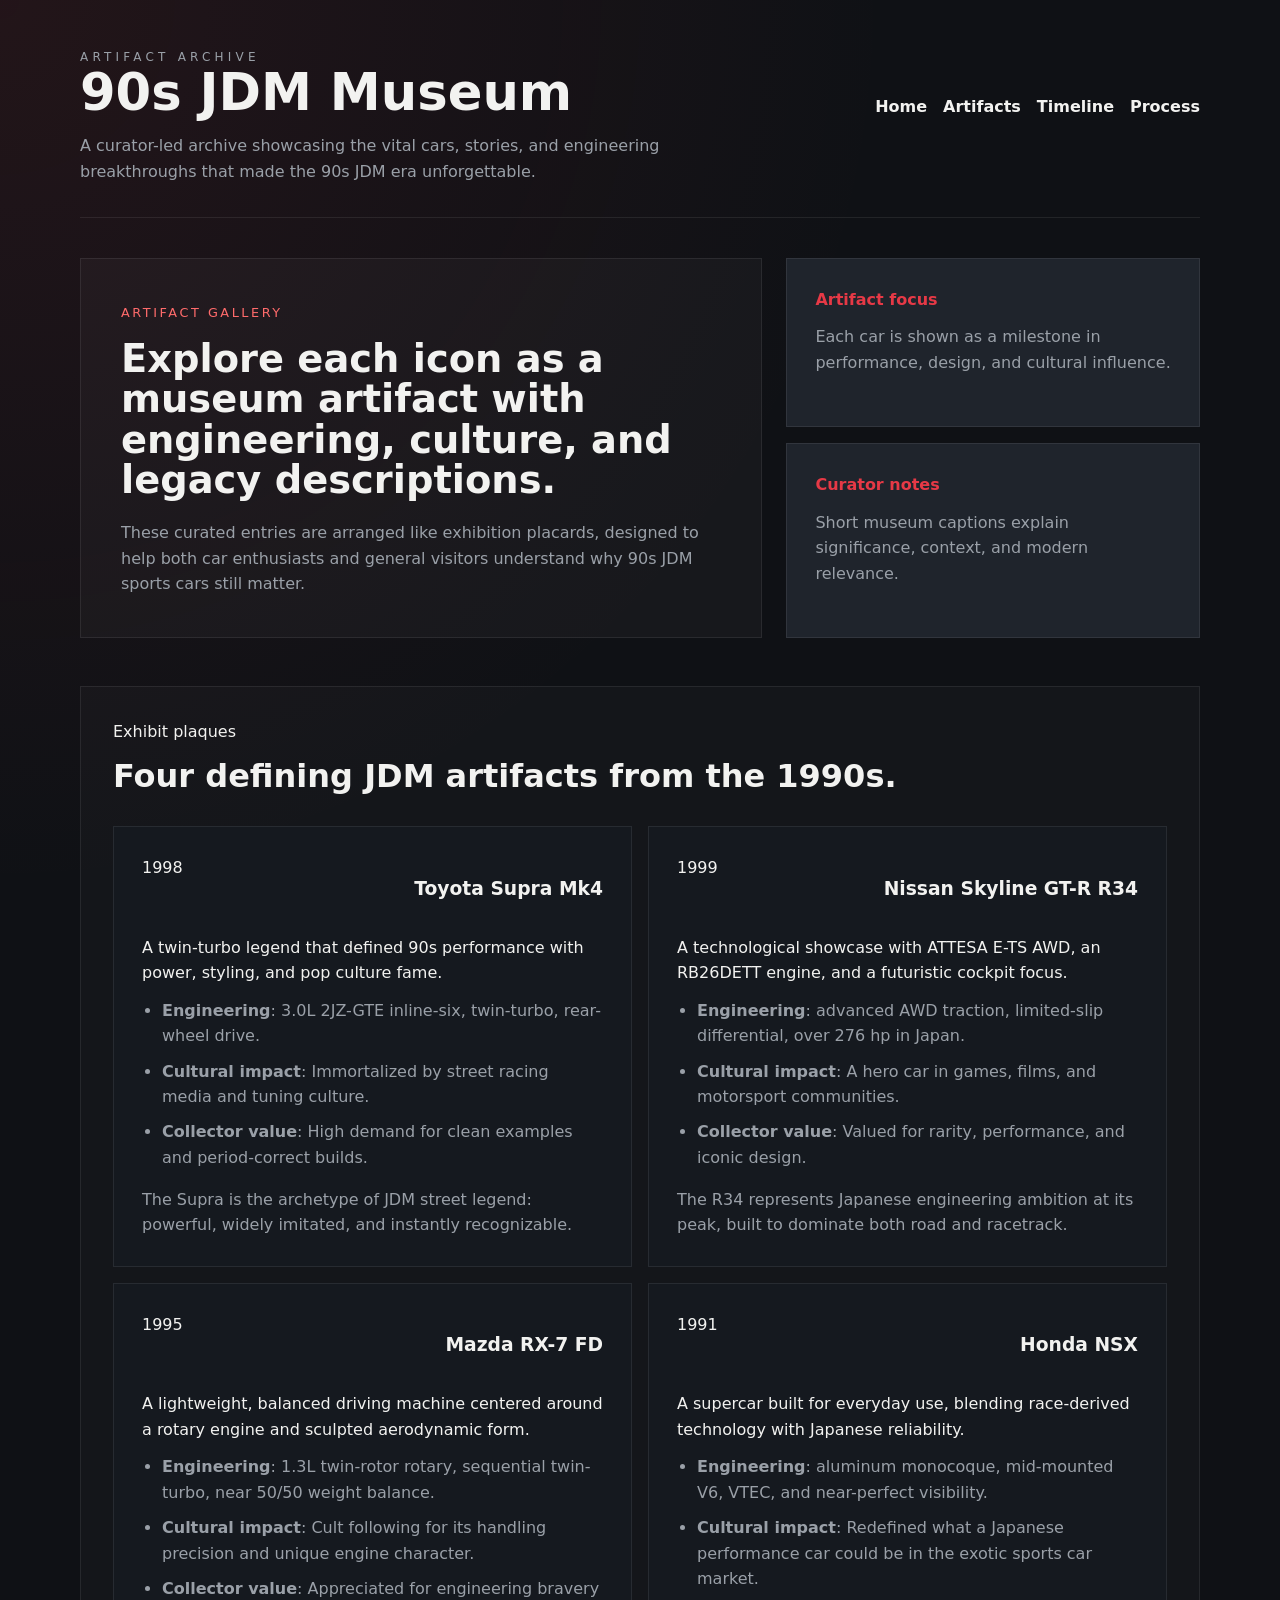
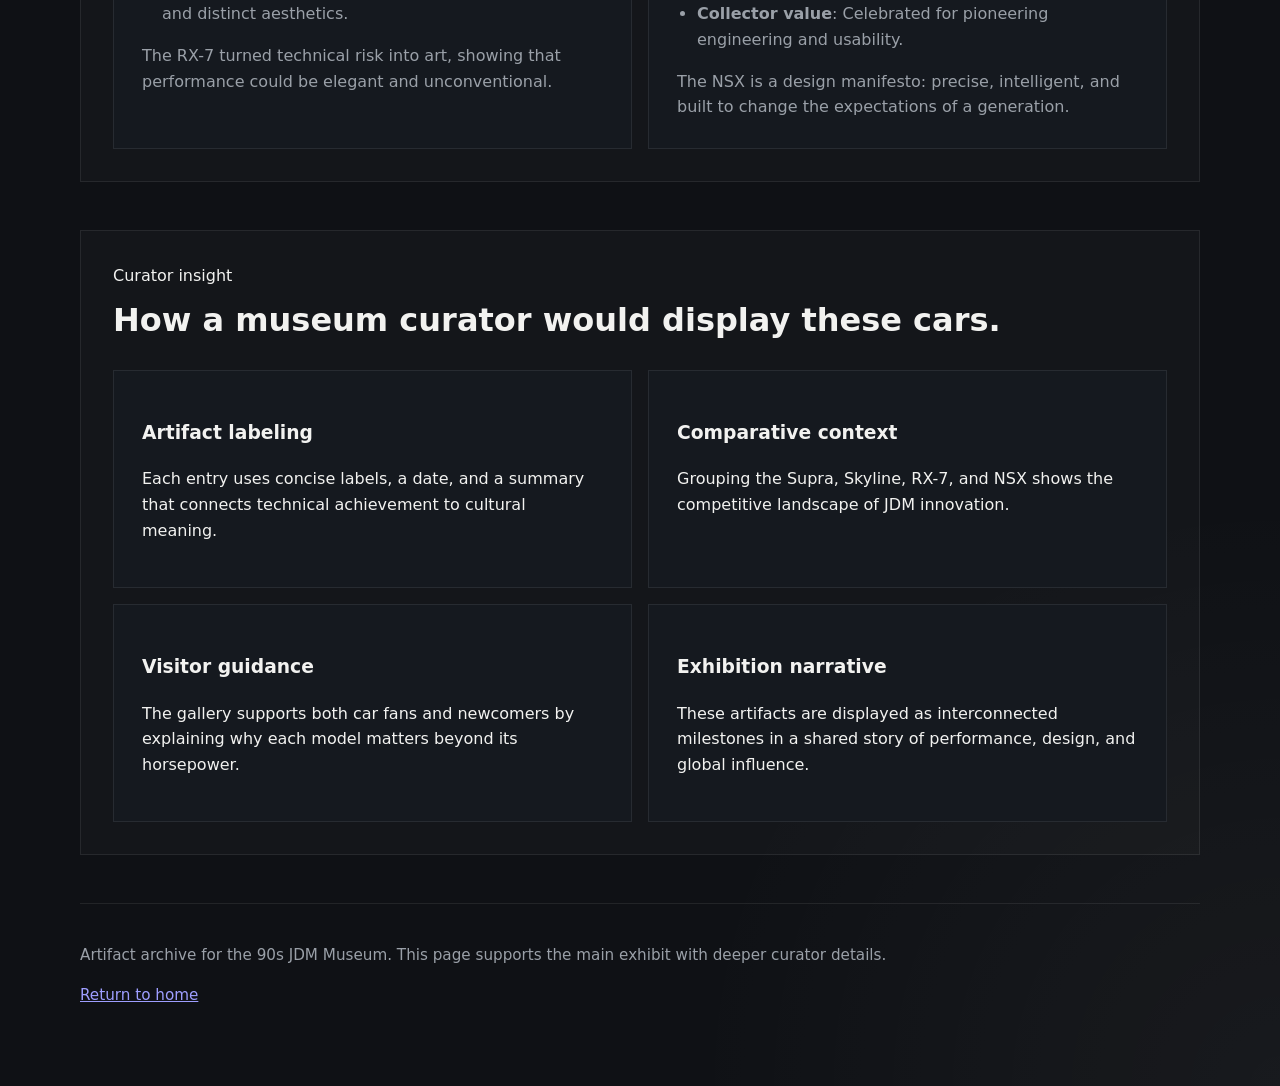
==== gallery.html @ debdc49d "Publish 90s JDM Museum website" ====
<!DOCTYPE html>
<html lang="en">
<head>
  <meta charset="UTF-8">
  <meta name="viewport" content="width=device-width, initial-scale=1.0">
  <title>Artifact Archive | 90s JDM Museum</title>
  <meta name="description" content="Detailed artifact pages for iconic 1990s JDM sports cars, including the Toyota Supra, Nissan Skyline GT-R, Mazda RX-7, and Honda NSX.">
  <link rel="stylesheet" href="styles.css">
</head>
<body>
  <div class="page-shell">
    <header class="site-header">
      <div>
        <p class="eyebrow">Artifact archive</p>
        <h1>90s JDM Museum</h1>
        <p class="hero-copy">A curator-led archive showcasing the vital cars, stories, and engineering breakthroughs that made the 90s JDM era unforgettable.</p>
      </div>
      <nav>
        <a href="index.html">Home</a>
        <a href="gallery.html">Artifacts</a>
        <a href="index.html#timeline">Timeline</a>
        <a href="index.html#process">Process</a>
      </nav>
    </header>

    <section class="hero-panel">
      <div class="hero-copy-panel">
        <span class="label">Artifact Gallery</span>
        <h2>Explore each icon as a museum artifact with engineering, culture, and legacy descriptions.</h2>
        <p>These curated entries are arranged like exhibition placards, designed to help both car enthusiasts and general visitors understand why 90s JDM sports cars still matter.</p>
      </div>
      <div class="hero-meta">
        <div class="meta-card">
          <strong>Artifact focus</strong>
          <p>Each car is shown as a milestone in performance, design, and cultural influence.</p>
        </div>
        <div class="meta-card">
          <strong>Curator notes</strong>
          <p>Short museum captions explain significance, context, and modern relevance.</p>
        </div>
      </div>
    </section>

    <section class="section-block" id="artifact-list">
      <div class="section-heading">
        <span class="label">Exhibit plaques</span>
        <h2>Four defining JDM artifacts from the 1990s.</h2>
      </div>
      <div class="artifact-grid">
        <article class="artifact-card">
          <div class="artifact-card-header">
            <span>1998</span>
            <h3>Toyota Supra Mk4</h3>
          </div>
          <p class="artifact-tagline">A twin-turbo legend that defined 90s performance with power, styling, and pop culture fame.</p>
          <ul>
            <li><strong>Engineering</strong>: 3.0L 2JZ-GTE inline-six, twin-turbo, rear-wheel drive.</li>
            <li><strong>Cultural impact</strong>: Immortalized by street racing media and tuning culture.</li>
            <li><strong>Collector value</strong>: High demand for clean examples and period-correct builds.</li>
          </ul>
          <p class="artifact-note">The Supra is the archetype of JDM street legend: powerful, widely imitated, and instantly recognizable.</p>
        </article>

        <article class="artifact-card">
          <div class="artifact-card-header">
            <span>1999</span>
            <h3>Nissan Skyline GT-R R34</h3>
          </div>
          <p class="artifact-tagline">A technological showcase with ATTESA E-TS AWD, an RB26DETT engine, and a futuristic cockpit focus.</p>
          <ul>
            <li><strong>Engineering</strong>: advanced AWD traction, limited-slip differential, over 276 hp in Japan.</li>
            <li><strong>Cultural impact</strong>: A hero car in games, films, and motorsport communities.</li>
            <li><strong>Collector value</strong>: Valued for rarity, performance, and iconic design.</li>
          </ul>
          <p class="artifact-note">The R34 represents Japanese engineering ambition at its peak, built to dominate both road and racetrack.</p>
        </article>

        <article class="artifact-card">
          <div class="artifact-card-header">
            <span>1995</span>
            <h3>Mazda RX-7 FD</h3>
          </div>
          <p class="artifact-tagline">A lightweight, balanced driving machine centered around a rotary engine and sculpted aerodynamic form.</p>
          <ul>
            <li><strong>Engineering</strong>: 1.3L twin-rotor rotary, sequential twin-turbo, near 50/50 weight balance.</li>
            <li><strong>Cultural impact</strong>: Cult following for its handling precision and unique engine character.</li>
            <li><strong>Collector value</strong>: Appreciated for engineering bravery and distinct aesthetics.</li>
          </ul>
          <p class="artifact-note">The RX-7 turned technical risk into art, showing that performance could be elegant and unconventional.</p>
        </article>

        <article class="artifact-card">
          <div class="artifact-card-header">
            <span>1991</span>
            <h3>Honda NSX</h3>
          </div>
          <p class="artifact-tagline">A supercar built for everyday use, blending race-derived technology with Japanese reliability.</p>
          <ul>
            <li><strong>Engineering</strong>: aluminum monocoque, mid-mounted V6, VTEC, and near-perfect visibility.</li>
            <li><strong>Cultural impact</strong>: Redefined what a Japanese performance car could be in the exotic sports car market.</li>
            <li><strong>Collector value</strong>: Celebrated for pioneering engineering and usability.</li>
          </ul>
          <p class="artifact-note">The NSX is a design manifesto: precise, intelligent, and built to change the expectations of a generation.</p>
        </article>
      </div>
    </section>

    <section class="section-block" id="curator-insight">
      <div class="section-heading">
        <span class="label">Curator insight</span>
        <h2>How a museum curator would display these cars.</h2>
      </div>
      <div class="insight-grid">
        <article>
          <h3>Artifact labeling</h3>
          <p>Each entry uses concise labels, a date, and a summary that connects technical achievement to cultural meaning.</p>
        </article>
        <article>
          <h3>Comparative context</h3>
          <p>Grouping the Supra, Skyline, RX-7, and NSX shows the competitive landscape of JDM innovation.</p>
        </article>
        <article>
          <h3>Visitor guidance</h3>
          <p>The gallery supports both car fans and newcomers by explaining why each model matters beyond its horsepower.</p>
        </article>
        <article>
          <h3>Exhibition narrative</h3>
          <p>These artifacts are displayed as interconnected milestones in a shared story of performance, design, and global influence.</p>
        </article>
      </div>
    </section>

    <footer class="site-footer">
      <p>Artifact archive for the 90s JDM Museum. This page supports the main exhibit with deeper curator details.</p>
      <p><a href="index.html">Return to home</a></p>
    </footer>
  </div>
</body>
</html>
---- styles.css ----
:root {
  color-scheme: dark;
  --bg: #0f1115;
  --surface: #15191f;
  --surface-2: #1f242c;
  --text: #f2f2f0;
  --muted: #9aa0a8;
  --accent: #e63946;
  --accent-soft: #ff6b6b;
  --border: rgba(255, 255, 255, 0.08);
}

* {
  box-sizing: border-box;
}

html, body {
  margin: 0;
  min-height: 100%;
  background: radial-gradient(circle at top left, rgba(230, 57, 70, 0.09), transparent 30%),
              radial-gradient(circle at bottom right, rgba(255, 255, 255, 0.04), transparent 20%),
              var(--bg);
  color: var(--text);
  font-family: Inter, ui-sans-serif, system-ui, -apple-system, BlinkMacSystemFont, sans-serif;
}

body {
  line-height: 1.6;
}

.page-shell {
  width: min(1120px, calc(100% - 2rem));
  margin: 0 auto;
  padding: 2rem 0 4rem;
}

.site-header {
  display: grid;
  gap: 1.5rem;
  align-items: center;
  grid-template-columns: 1fr auto;
  padding-bottom: 2rem;
  border-bottom: 1px solid var(--border);
}

.eyebrow {
  text-transform: uppercase;
  letter-spacing: 0.35em;
  font-size: 0.75rem;
  color: var(--accent-soft);
  margin: 0 0 0.75rem 0;
}

.site-header h1 {
  margin: 0;
  font-size: clamp(2.4rem, 4vw, 4rem);
  line-height: 0.98;
}

.site-header p {
  max-width: 60ch;
  margin: 1rem 0 0;
  color: var(--muted);
}

.site-header nav {
  display: flex;
  gap: 1rem;
  flex-wrap: wrap;
  justify-content: end;
}

.site-header a {
  color: var(--text);
  text-decoration: none;
  font-weight: 600;
  border-bottom: 2px solid transparent;
  transition: color 0.2s ease, border-color 0.2s ease;
}

.site-header a:hover {
  color: var(--accent);
  border-color: var(--accent);
}

.hero-panel {
  display: grid;
  gap: 1.5rem;
  grid-template-columns: minmax(0, 1.65fr) 1fr;
  margin-top: 2.5rem;
}

.hero-copy-panel {
  padding: 2.5rem;
  background: rgba(255, 255, 255, 0.03);
  border: 1px solid var(--border);
}

.hero-copy-panel .label {
  display: inline-flex;
  margin-bottom: 1rem;
  font-size: 0.8rem;
  letter-spacing: 0.2em;
  text-transform: uppercase;
  color: var(--accent-soft);
}

.hero-copy-panel h2 {
  margin: 0;
  font-size: clamp(2rem, 3vw, 2.8rem);
  line-height: 1.05;
}

.hero-copy-panel p {
  margin: 1.25rem 0 0;
  color: var(--muted);
}

.hero-meta {
  display: grid;
  gap: 1rem;
}

.meta-card {
  padding: 1.75rem;
  background: var(--surface-2);
  border: 1px solid var(--border);
}

.meta-card strong {
  display: block;
  margin-bottom: 0.75rem;
  color: var(--accent);
}

.meta-card p {
  margin: 0;
  color: var(--muted);
}

.section-block {
  margin-top: 3rem;
  padding: 2rem;
  background: rgba(255, 255, 255, 0.02);
  border: 1px solid var(--border);
}

.section-heading {
  margin-bottom: 1.5rem;
}

.section-heading h2 {
  margin: 0.4rem 0 0;
  font-size: clamp(1.8rem, 2.5vw, 2.6rem);
}

.story-grid,
.car-grid,
.curator-grid {
  display: grid;
  gap: 1rem;
}

.story-grid {
  grid-template-columns: repeat(2, minmax(0, 1fr));
}

.story-grid article,
.car-card,
.curator-grid article {
  padding: 1.5rem;
  background: var(--surface);
  border: 1px solid var(--border);
}

.story-grid h3,
.car-card h3,
.curator-grid h3 {
  margin-top: 0;
  margin-bottom: 0.75rem;
  color: var(--text);
}

.story-grid p,
.car-card p,
.curator-grid p {
  margin: 0;
  color: var(--muted);
}

.strong-panel {
  margin-top: 2rem;
  border-left: 4px solid var(--accent);
}

.car-grid {
  grid-template-columns: repeat(2, minmax(0, 1fr));
}

.car-card {
  display: grid;
  gap: 1rem;
}

.car-card-header {
  display: flex;
  justify-content: space-between;
  align-items: flex-start;
  gap: 1rem;
}

.car-card-header span {
  text-transform: uppercase;
  letter-spacing: 0.18em;
  color: var(--accent-soft);
  font-size: 0.75rem;
}

.car-card h3 {
  margin: 0;
  font-size: 1.5rem;
}

.curator-grid {
  grid-template-columns: repeat(2, minmax(0, 1fr));
}

.site-footer {
  margin-top: 3rem;
  padding-top: 1.5rem;
  border-top: 1px solid var(--border);
  color: var(--muted);
  font-size: 0.95rem;
}

@media (max-width: 840px) {
  .site-header {
    grid-template-columns: 1fr;
  }

  .hero-panel,
  .story-grid,
  .car-grid,
  .curator-grid {
    grid-template-columns: 1fr;
  }

  .site-header nav {
    justify-content: start;
  }
}

.section-note {
  margin-top: 1rem;
  color: var(--muted);
}

.timeline-grid,
.process-grid,
.artifact-grid,
.insight-grid {
  display: grid;
  gap: 1rem;
}

.timeline-grid,
.process-grid,
.insight-grid {
  grid-template-columns: repeat(2, minmax(0, 1fr));
}

.artifact-grid {
  grid-template-columns: repeat(2, minmax(0, 1fr));
}

.artifact-card,
.insight-grid article {
  padding: 1.75rem;
  background: var(--surface);
  border: 1px solid var(--border);
}

.artifact-card-header,
.car-card-header {
  display: flex;
  justify-content: space-between;
  align-items: flex-start;
  gap: 1rem;
}

.artifact-tagline {
  margin: 0.75rem 0;
  color: var(--text);
}

.artifact-card ul {
  margin: 0 0 1rem;
  padding-left: 1.25rem;
  color: var(--muted);
}

.artifact-card li {
  margin-bottom: 0.6rem;
}

.artifact-note {
  margin: 0;
  color: var(--muted);
}

.timeline-year {
  display: inline-flex;
  padding: 0.35rem 0.7rem;
  background: rgba(230, 57, 70, 0.12);
  color: var(--accent-soft);
  border-radius: 999px;
  font-size: 0.85rem;
  letter-spacing: 0.12em;
  text-transform: uppercase;
}

.button-link {
  display: inline-flex;
  margin-top: 1.5rem;
  padding: 0.95rem 1.5rem;
  color: var(--text);
  background: rgba(230, 57, 70, 0.16);
  border: 1px solid rgba(230, 57, 70, 0.3);
  text-decoration: none;
  font-weight: 700;
  transition: transform 0.2s ease, background 0.2s ease;
}

.button-link:hover {
  transform: translateY(-1px);
  background: rgba(230, 57, 70, 0.22);
}

@media (max-width: 840px) {
  .site-header {
    grid-template-columns: 1fr;
  }

  .hero-panel,
  .story-grid,
  .car-grid,
  .curator-grid,
  .timeline-grid,
  .process-grid,
  .artifact-grid,
  .insight-grid {
    grid-template-columns: 1fr;
  }

  .site-header nav {
    justify-content: start;
  }
}

@media (max-width: 520px) {
  .page-shell {
    padding: 1.5rem 0 3rem;
  }
}
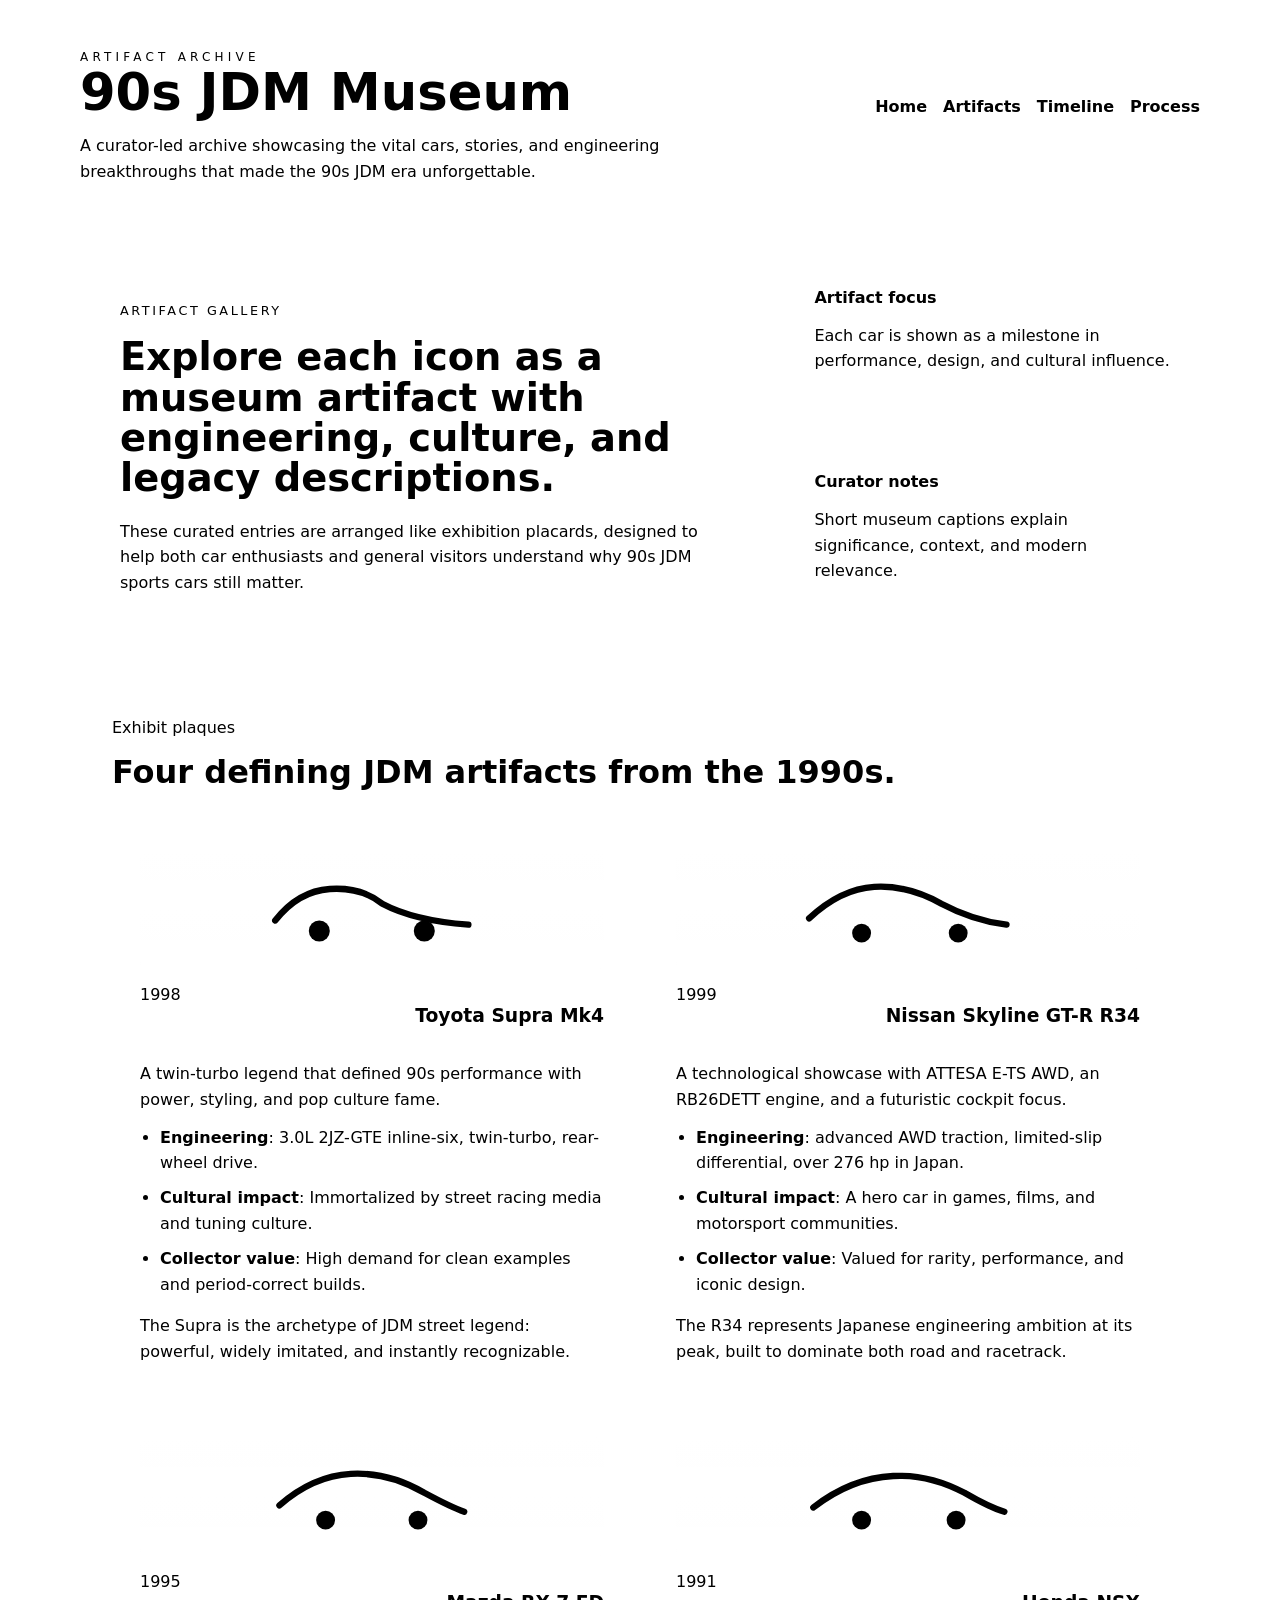
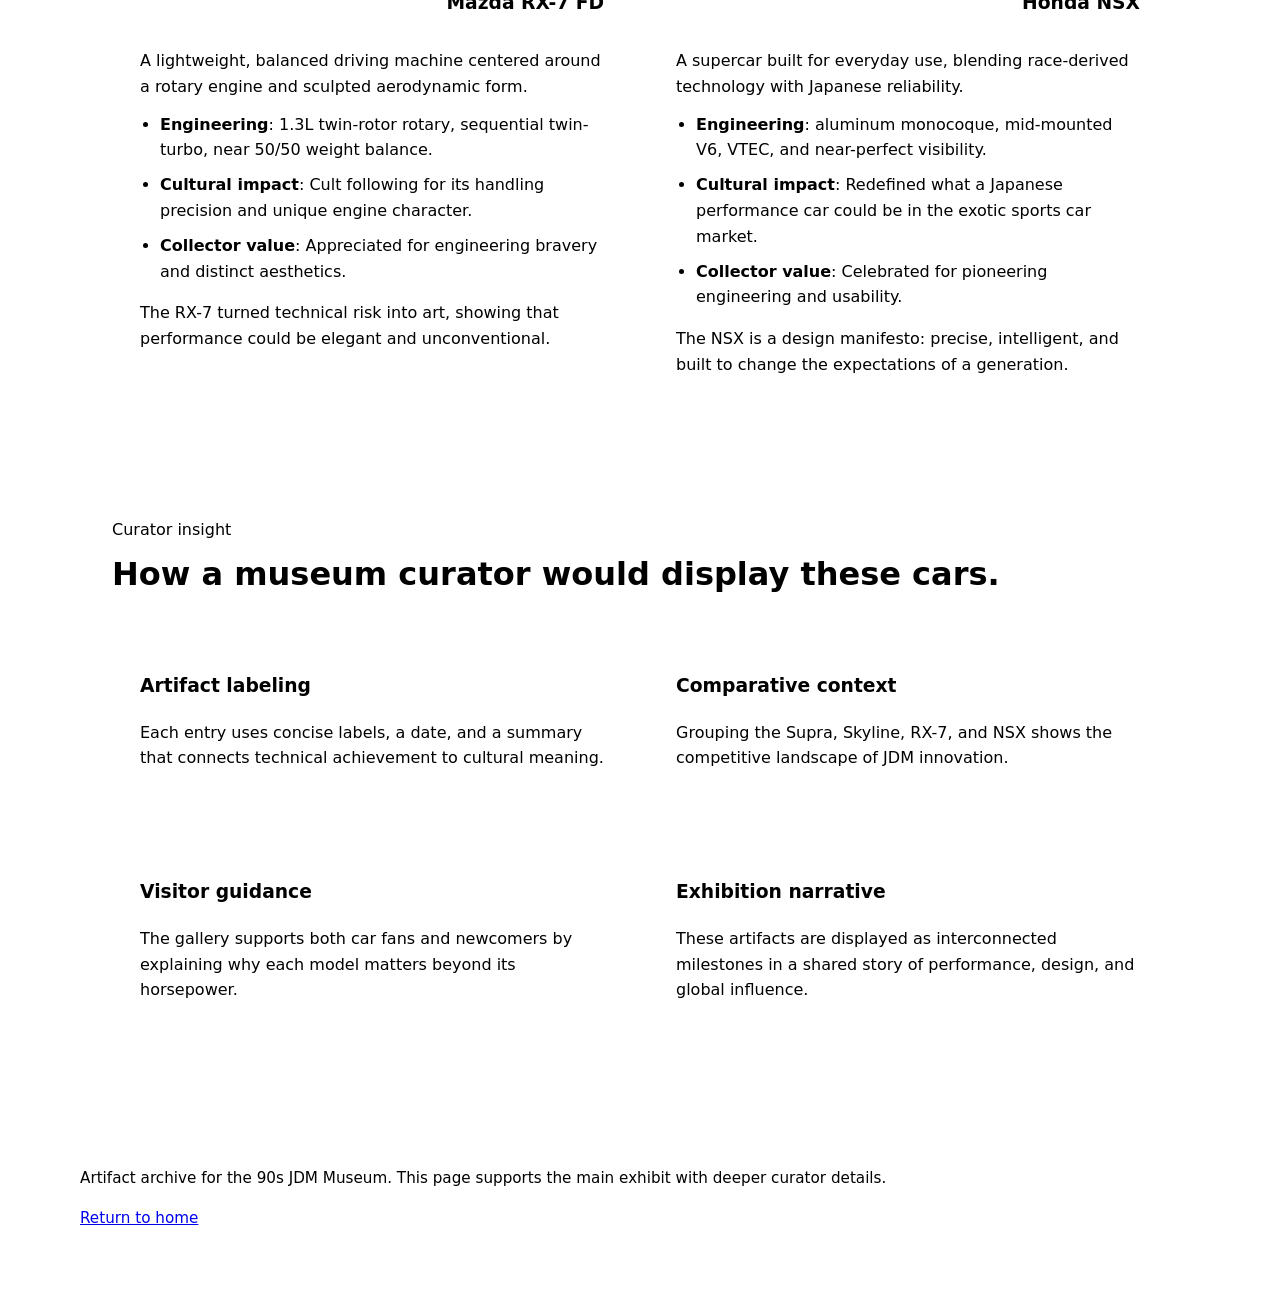
==== commit 11d92e0d: "Add visuals, reveal animations, and scroll script; enhance styles" ====
--- a/gallery.html
+++ b/gallery.html
@@ -23,7 +23,7 @@
       </nav>
     </header>
 
-    <section class="hero-panel">
+    <section class="hero-panel reveal">
       <div class="hero-copy-panel">
         <span class="label">Artifact Gallery</span>
         <h2>Explore each icon as a museum artifact with engineering, culture, and legacy descriptions.</h2>
@@ -41,13 +41,20 @@
       </div>
     </section>
 
-    <section class="section-block" id="artifact-list">
+    <section class="section-block reveal" id="artifact-list">
       <div class="section-heading">
         <span class="label">Exhibit plaques</span>
         <h2>Four defining JDM artifacts from the 1990s.</h2>
       </div>
       <div class="artifact-grid">
-        <article class="artifact-card">
+        <article class="artifact-card reveal">
+          <div class="car-visual" style="color:var(--accent-soft)">
+            <svg viewBox="0 0 200 80" xmlns="http://www.w3.org/2000/svg" role="img" aria-label="Toyota Supra illustration">
+              <path d="M8 50 Q30 22 60 20 Q90 18 110 34 Q140 50 192 54" fill="none" stroke="currentColor" stroke-width="6" stroke-linecap="round"/>
+              <circle cx="50" cy="60" r="10" fill="currentColor" />
+              <circle cx="150" cy="60" r="10" fill="currentColor" />
+            </svg>
+          </div>
           <div class="artifact-card-header">
             <span>1998</span>
             <h3>Toyota Supra Mk4</h3>
@@ -61,7 +68,14 @@
           <p class="artifact-note">The Supra is the archetype of JDM street legend: powerful, widely imitated, and instantly recognizable.</p>
         </article>
 
-        <article class="artifact-card">
+        <article class="artifact-card reveal">
+          <div class="car-visual" style="color:var(--accent)">
+            <svg viewBox="0 0 200 80" xmlns="http://www.w3.org/2000/svg" role="img" aria-label="Nissan Skyline illustration">
+              <path d="M6 48 Q36 20 68 18 Q100 16 132 34 Q162 50 194 54" fill="none" stroke="currentColor" stroke-width="6" stroke-linecap="round"/>
+              <circle cx="56" cy="62" r="9" fill="currentColor" />
+              <circle cx="148" cy="62" r="9" fill="currentColor" />
+            </svg>
+          </div>
           <div class="artifact-card-header">
             <span>1999</span>
             <h3>Nissan Skyline GT-R R34</h3>
@@ -75,7 +89,14 @@
           <p class="artifact-note">The R34 represents Japanese engineering ambition at its peak, built to dominate both road and racetrack.</p>
         </article>
 
-        <article class="artifact-card">
+        <article class="artifact-card reveal">
+          <div class="car-visual" style="color:var(--accent-soft)">
+            <svg viewBox="0 0 200 80" xmlns="http://www.w3.org/2000/svg" role="img" aria-label="Mazda RX-7 illustration">
+              <path d="M12 48 Q44 20 80 18 Q116 16 150 36 Q176 50 188 54" fill="none" stroke="currentColor" stroke-width="6" stroke-linecap="round"/>
+              <circle cx="56" cy="62" r="9" fill="currentColor" />
+              <circle cx="144" cy="62" r="9" fill="currentColor" />
+            </svg>
+          </div>
           <div class="artifact-card-header">
             <span>1995</span>
             <h3>Mazda RX-7 FD</h3>
@@ -89,7 +110,14 @@
           <p class="artifact-note">The RX-7 turned technical risk into art, showing that performance could be elegant and unconventional.</p>
         </article>
 
-        <article class="artifact-card">
+        <article class="artifact-card reveal">
+          <div class="car-visual" style="color:var(--accent)">
+            <svg viewBox="0 0 200 80" xmlns="http://www.w3.org/2000/svg" role="img" aria-label="Honda NSX illustration">
+              <path d="M10 50 Q46 22 86 20 Q120 18 154 36 Q178 50 192 54" fill="none" stroke="currentColor" stroke-width="6" stroke-linecap="round"/>
+              <circle cx="56" cy="62" r="9" fill="currentColor" />
+              <circle cx="146" cy="62" r="9" fill="currentColor" />
+            </svg>
+          </div>
           <div class="artifact-card-header">
             <span>1991</span>
             <h3>Honda NSX</h3>
@@ -105,7 +133,7 @@
       </div>
     </section>
 
-    <section class="section-block" id="curator-insight">
+    <section class="section-block reveal" id="curator-insight">
       <div class="section-heading">
         <span class="label">Curator insight</span>
         <h2>How a museum curator would display these cars.</h2>
@@ -130,10 +158,10 @@
       </div>
     </section>
 
-    <footer class="site-footer">
+    <footer class="site-footer reveal">
       <p>Artifact archive for the 90s JDM Museum. This page supports the main exhibit with deeper curator details.</p>
       <p><a href="index.html">Return to home</a></p>
     </footer>
-  </div>
+  <script src="scripts.js" defer></script>
 </body>
 </html>
--- a/styles.css
+++ b/styles.css
@@ -1,3 +1,5 @@
+:import url('https://fonts.googleapis.com/css2?family=Inter:wght@400;600;700;900&display=swap');
+
 :root {
   color-scheme: dark;
   --bg: #0f1115;
@@ -17,11 +19,14 @@
 html, body {
   margin: 0;
   min-height: 100%;
+  scroll-behavior: smooth;
   background: radial-gradient(circle at top left, rgba(230, 57, 70, 0.09), transparent 30%),
               radial-gradient(circle at bottom right, rgba(255, 255, 255, 0.04), transparent 20%),
               var(--bg);
   color: var(--text);
   font-family: Inter, ui-sans-serif, system-ui, -apple-system, BlinkMacSystemFont, sans-serif;
+  -webkit-font-smoothing:antialiased;
+  -moz-osx-font-smoothing:grayscale;
 }
 
 body {
@@ -335,6 +340,36 @@
   transform: translateY(-1px);
   background: rgba(230, 57, 70, 0.22);
 }
+
+.reveal {
+  opacity: 0;
+  transform: translateY(10px);
+  transition: opacity 560ms cubic-bezier(.2,.9,.2,1), transform 560ms cubic-bezier(.2,.9,.2,1);
+  will-change: opacity, transform;
+}
+.reveal.active {
+  opacity: 1;
+  transform: none;
+}
+
+@media (prefers-reduced-motion: reduce) {
+  .reveal { transition: none; opacity: 1; transform: none; }
+}
+
+.car-visual {
+  width: 100%;
+  height: 120px;
+  border-radius: 8px;
+  display: grid;
+  place-items: center;
+  background: linear-gradient(180deg, rgba(255,255,255,0.02), rgba(255,255,255,0.01));
+  margin-bottom: 0.75rem;
+  color: var(--accent-soft);
+}
+.car-visual svg { width: 90%; height: 84px; display: block; }
+
+.car-card, .artifact-card { transition: transform 220ms ease, box-shadow 220ms ease; }
+.car-card:hover, .artifact-card:hover { transform: translateY(-6px); box-shadow: 0 8px 30px rgba(0,0,0,0.5); }
 
 @media (max-width: 840px) {
   .site-header {
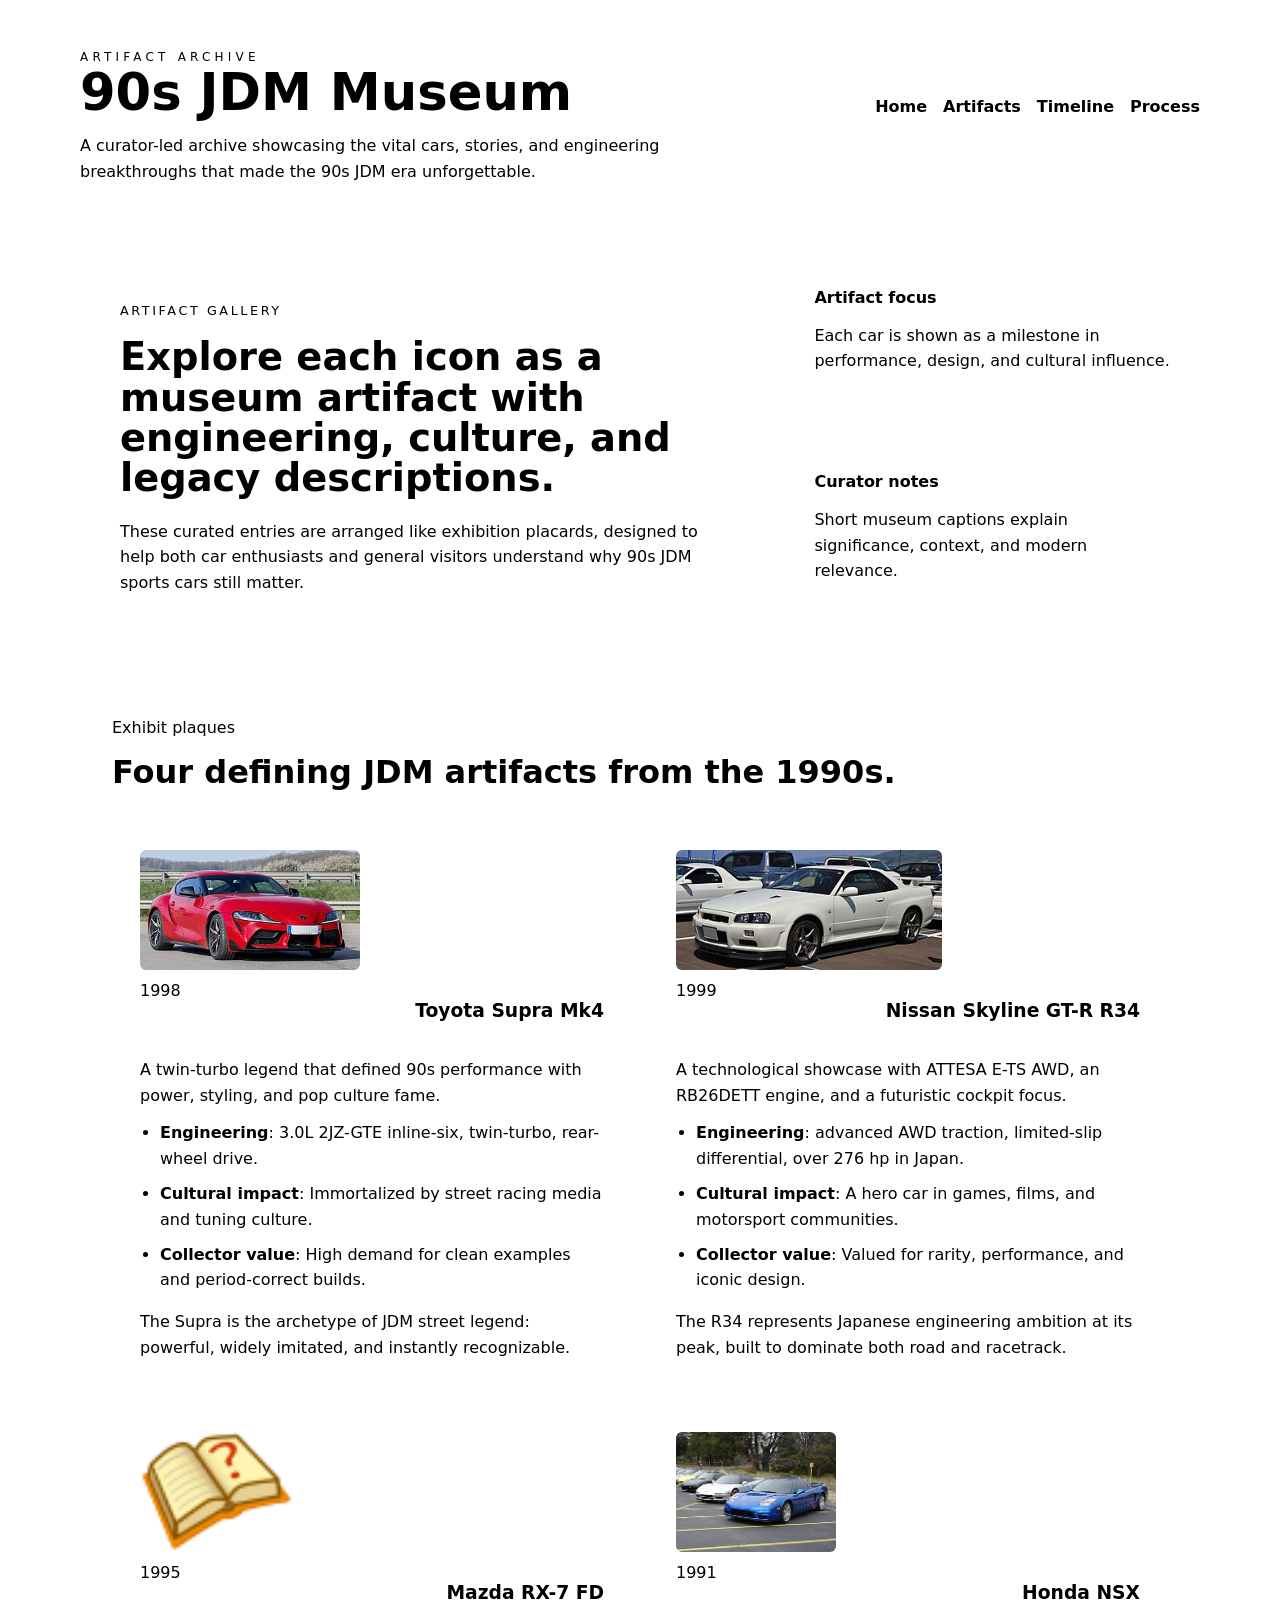
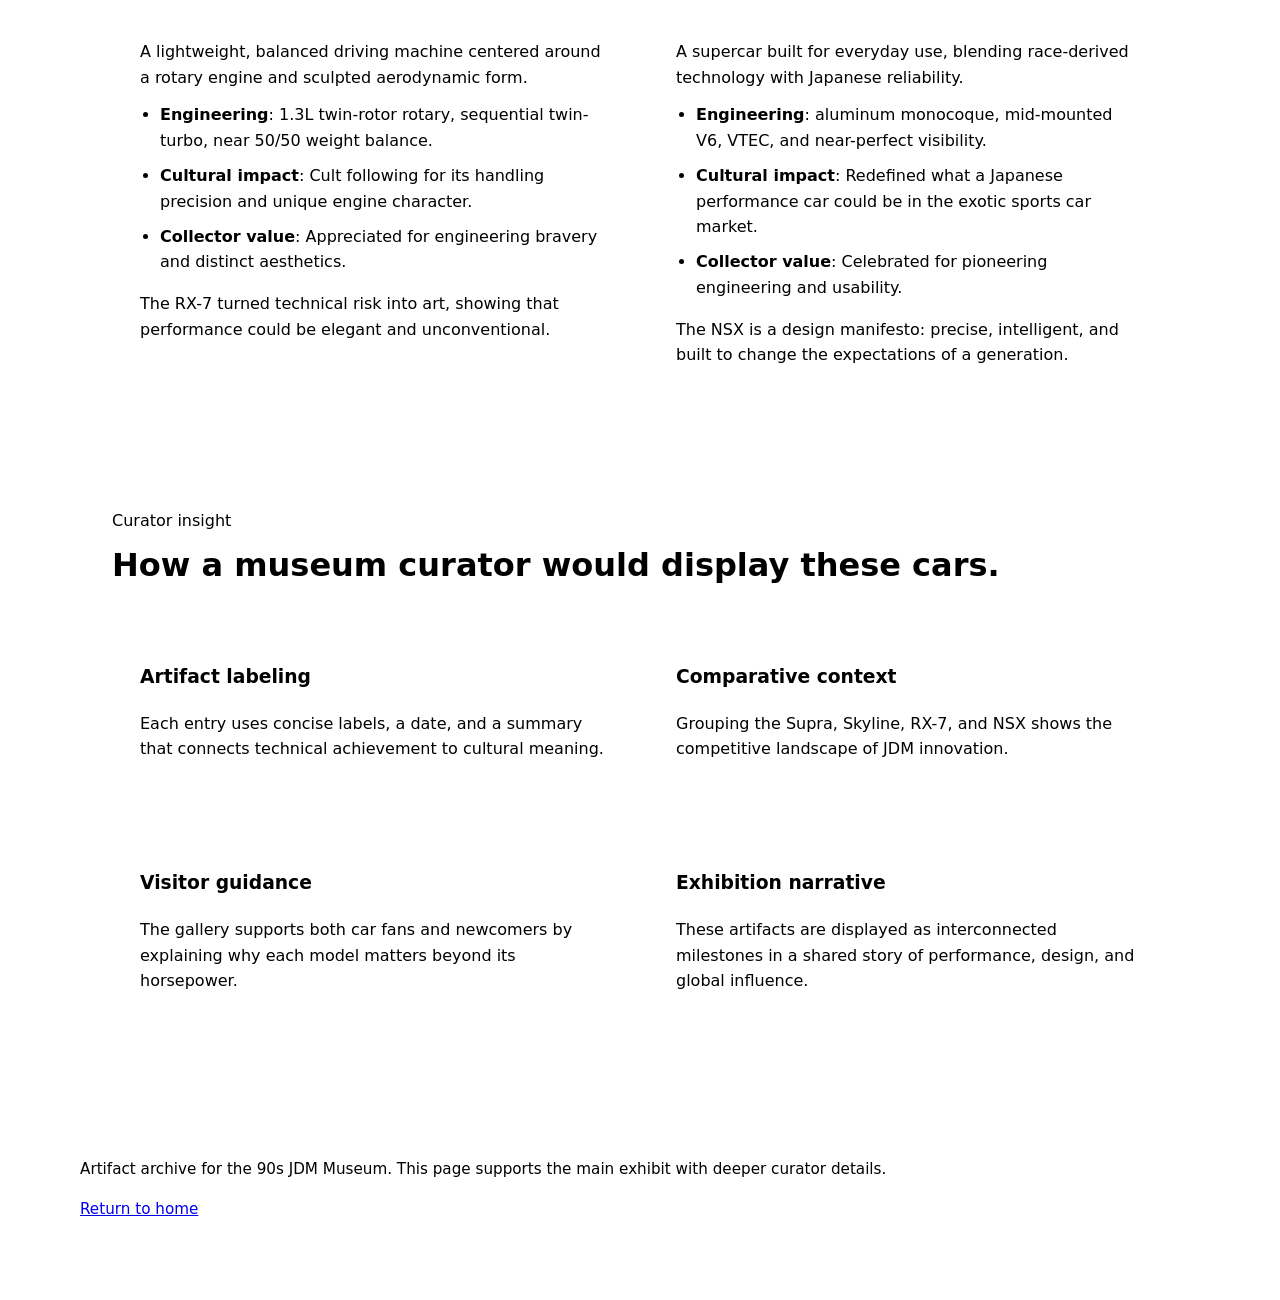
==== commit 07daf3b1: "Wire images into gallery, add lightbox UI/JS/CSS, and add printable slides" ====
--- a/gallery.html
+++ b/gallery.html
@@ -48,13 +48,9 @@
       </div>
       <div class="artifact-grid">
         <article class="artifact-card reveal">
-          <div class="car-visual" style="color:var(--accent-soft)">
-            <svg viewBox="0 0 200 80" xmlns="http://www.w3.org/2000/svg" role="img" aria-label="Toyota Supra illustration">
-              <path d="M8 50 Q30 22 60 20 Q90 18 110 34 Q140 50 192 54" fill="none" stroke="currentColor" stroke-width="6" stroke-linecap="round"/>
-              <circle cx="50" cy="60" r="10" fill="currentColor" />
-              <circle cx="150" cy="60" r="10" fill="currentColor" />
-            </svg>
-          </div>
+          <a class="lightbox-trigger" href="assets/supra.jpg" data-credit="See assets/attributions.md for source" data-alt="Toyota Supra Mk4">
+            <img class="artifact-image" src="assets/supra.jpg" alt="Toyota Supra Mk4">
+          </a>
           <div class="artifact-card-header">
             <span>1998</span>
             <h3>Toyota Supra Mk4</h3>
@@ -69,13 +65,9 @@
         </article>
 
         <article class="artifact-card reveal">
-          <div class="car-visual" style="color:var(--accent)">
-            <svg viewBox="0 0 200 80" xmlns="http://www.w3.org/2000/svg" role="img" aria-label="Nissan Skyline illustration">
-              <path d="M6 48 Q36 20 68 18 Q100 16 132 34 Q162 50 194 54" fill="none" stroke="currentColor" stroke-width="6" stroke-linecap="round"/>
-              <circle cx="56" cy="62" r="9" fill="currentColor" />
-              <circle cx="148" cy="62" r="9" fill="currentColor" />
-            </svg>
-          </div>
+          <a class="lightbox-trigger" href="assets/skyline.jpg" data-credit="See assets/attributions.md for source" data-alt="Nissan Skyline GT-R R34">
+            <img class="artifact-image" src="assets/skyline.jpg" alt="Nissan Skyline GT-R R34">
+          </a>
           <div class="artifact-card-header">
             <span>1999</span>
             <h3>Nissan Skyline GT-R R34</h3>
@@ -90,13 +82,9 @@
         </article>
 
         <article class="artifact-card reveal">
-          <div class="car-visual" style="color:var(--accent-soft)">
-            <svg viewBox="0 0 200 80" xmlns="http://www.w3.org/2000/svg" role="img" aria-label="Mazda RX-7 illustration">
-              <path d="M12 48 Q44 20 80 18 Q116 16 150 36 Q176 50 188 54" fill="none" stroke="currentColor" stroke-width="6" stroke-linecap="round"/>
-              <circle cx="56" cy="62" r="9" fill="currentColor" />
-              <circle cx="144" cy="62" r="9" fill="currentColor" />
-            </svg>
-          </div>
+          <a class="lightbox-trigger" href="assets/rx7.png" data-credit="See assets/attributions.md for source" data-alt="Mazda RX-7 FD">
+            <img class="artifact-image" src="assets/rx7.png" alt="Mazda RX-7 FD">
+          </a>
           <div class="artifact-card-header">
             <span>1995</span>
             <h3>Mazda RX-7 FD</h3>
@@ -111,13 +99,9 @@
         </article>
 
         <article class="artifact-card reveal">
-          <div class="car-visual" style="color:var(--accent)">
-            <svg viewBox="0 0 200 80" xmlns="http://www.w3.org/2000/svg" role="img" aria-label="Honda NSX illustration">
-              <path d="M10 50 Q46 22 86 20 Q120 18 154 36 Q178 50 192 54" fill="none" stroke="currentColor" stroke-width="6" stroke-linecap="round"/>
-              <circle cx="56" cy="62" r="9" fill="currentColor" />
-              <circle cx="146" cy="62" r="9" fill="currentColor" />
-            </svg>
-          </div>
+          <a class="lightbox-trigger" href="assets/nsx.jpg" data-credit="See assets/attributions.md for source" data-alt="Honda NSX">
+            <img class="artifact-image" src="assets/nsx.jpg" alt="Honda NSX">
+          </a>
           <div class="artifact-card-header">
             <span>1991</span>
             <h3>Honda NSX</h3>
--- a/styles.css
+++ b/styles.css
@@ -397,3 +397,48 @@
     padding: 1.5rem 0 3rem;
   }
 }
+
+/* Lightbox and artifact image styles */
+.artifact-image {
+  width: 100%;
+  border-radius: 6px;
+  display: block;
+  object-fit: cover;
+  height: 120px;
+}
+
+.lightbox {
+  position: fixed;
+  inset: 0;
+  display: none;
+  align-items: center;
+  justify-content: center;
+  background: rgba(0,0,0,0.88);
+  z-index: 1200;
+  padding: 2rem;
+}
+.lightbox.active { display: flex; }
+.lightbox .lb-image {
+  max-width: 92%;
+  max-height: 82%;
+  border-radius: 8px;
+  box-shadow: 0 18px 50px rgba(0,0,0,0.7);
+}
+.lightbox .lb-credit {
+  margin-top: 0.75rem;
+  color: var(--muted);
+  font-size: 0.9rem;
+  text-align: center;
+}
+.lightbox .lb-close {
+  position: absolute;
+  top: 1rem;
+  right: 1rem;
+  background: transparent;
+  border: none;
+  color: var(--text);
+  font-size: 1.6rem;
+  cursor: pointer;
+}
+.lightbox-trigger { cursor: zoom-in; display: inline-block; }
+.lightbox-trigger:focus { outline: 2px solid var(--accent); outline-offset: 3px; }
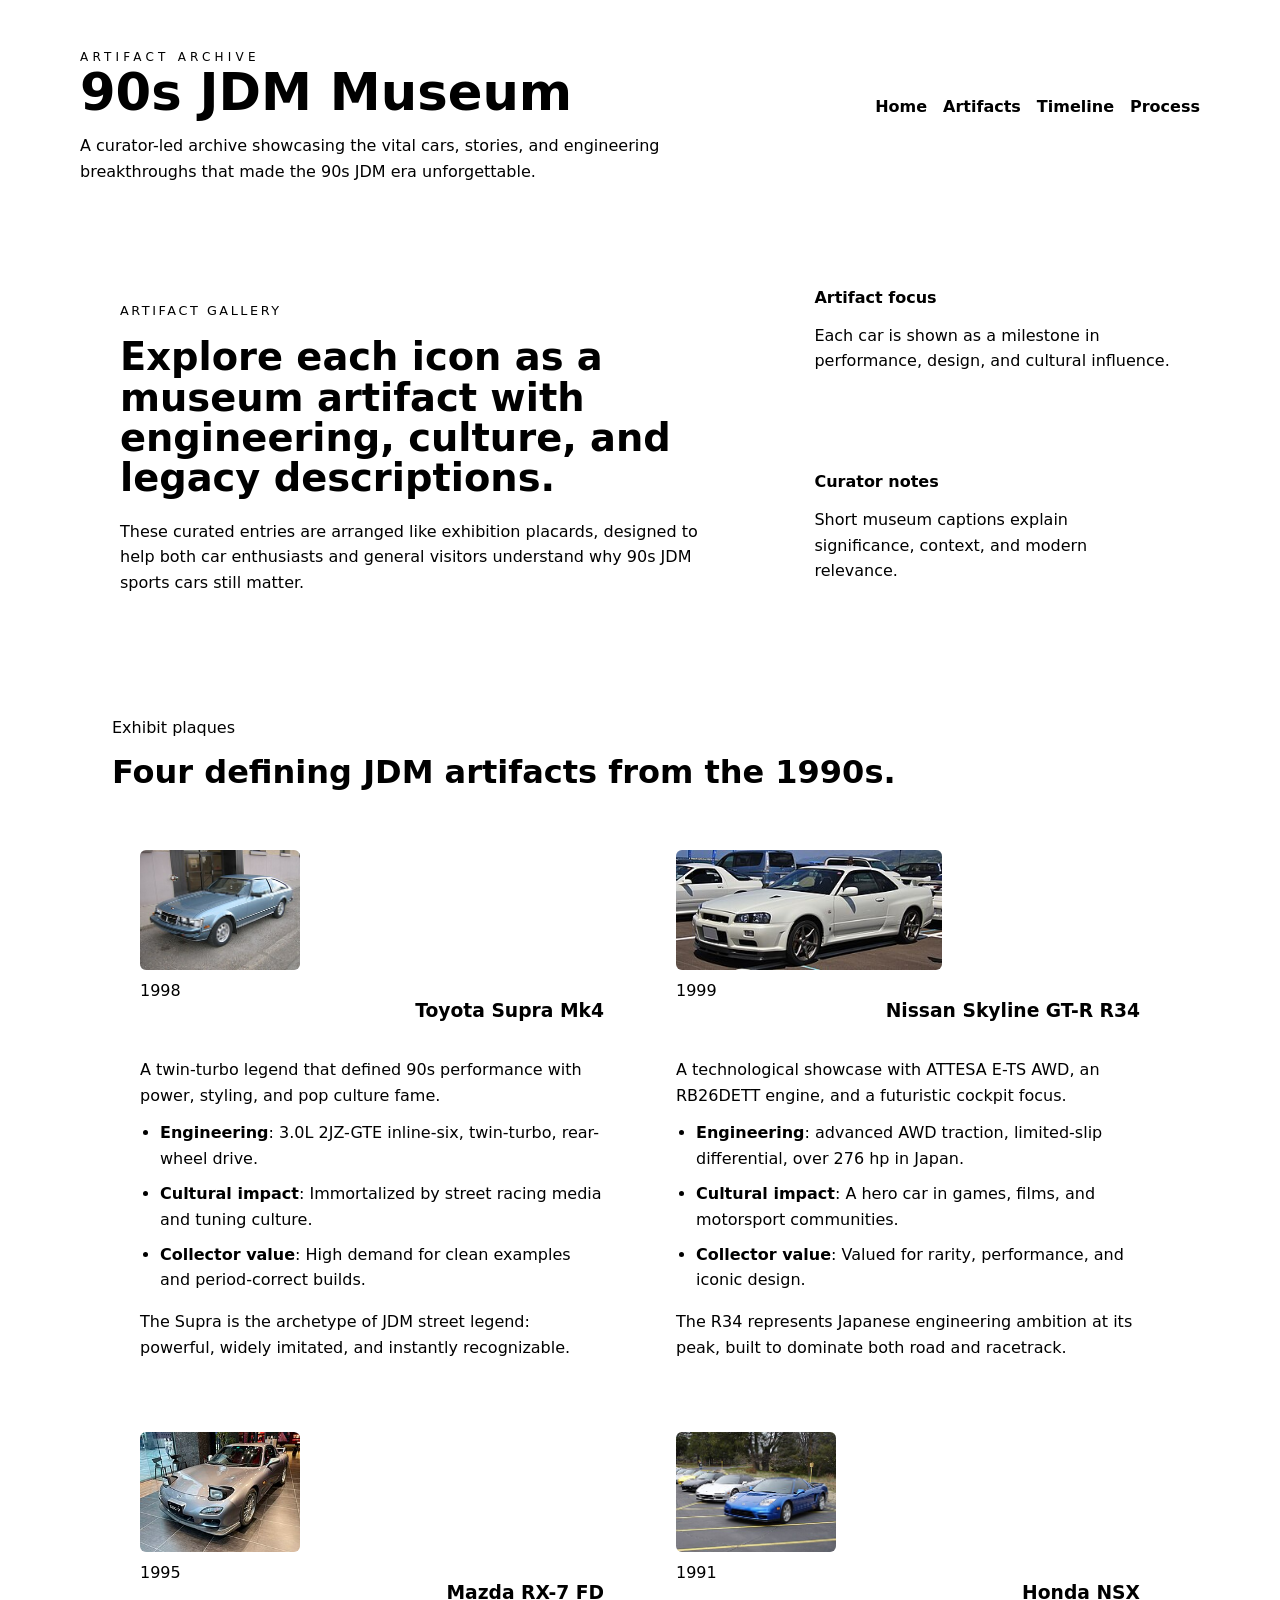
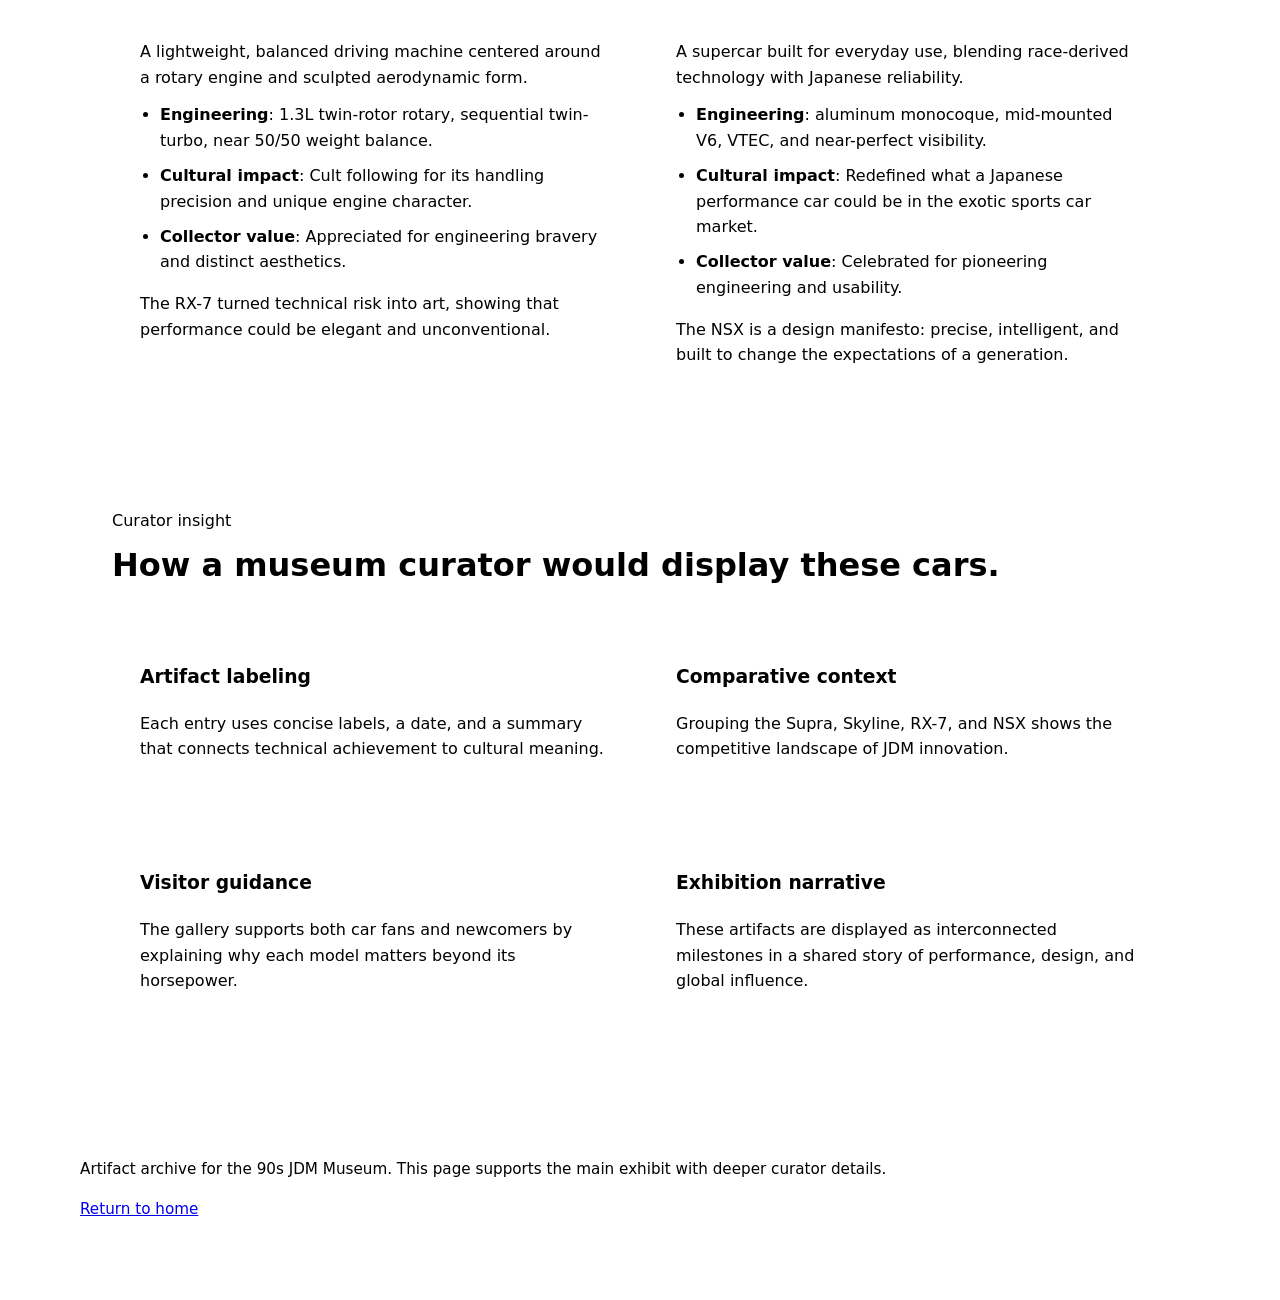
==== commit dc51538f: "Fix RX-7 image, replace Supra with Mk4 asset, update attributions" ====
--- a/gallery.html
+++ b/gallery.html
@@ -82,8 +82,8 @@
         </article>
 
         <article class="artifact-card reveal">
-          <a class="lightbox-trigger" href="assets/rx7.png" data-credit="See assets/attributions.md for source" data-alt="Mazda RX-7 FD">
-            <img class="artifact-image" src="assets/rx7.png" alt="Mazda RX-7 FD">
+          <a class="lightbox-trigger" href="assets/rx7.jpg" data-credit="See assets/attributions.md for source" data-alt="Mazda RX-7 FD">
+            <img class="artifact-image" src="assets/rx7.jpg" alt="Mazda RX-7 FD">
           </a>
           <div class="artifact-card-header">
             <span>1995</span>
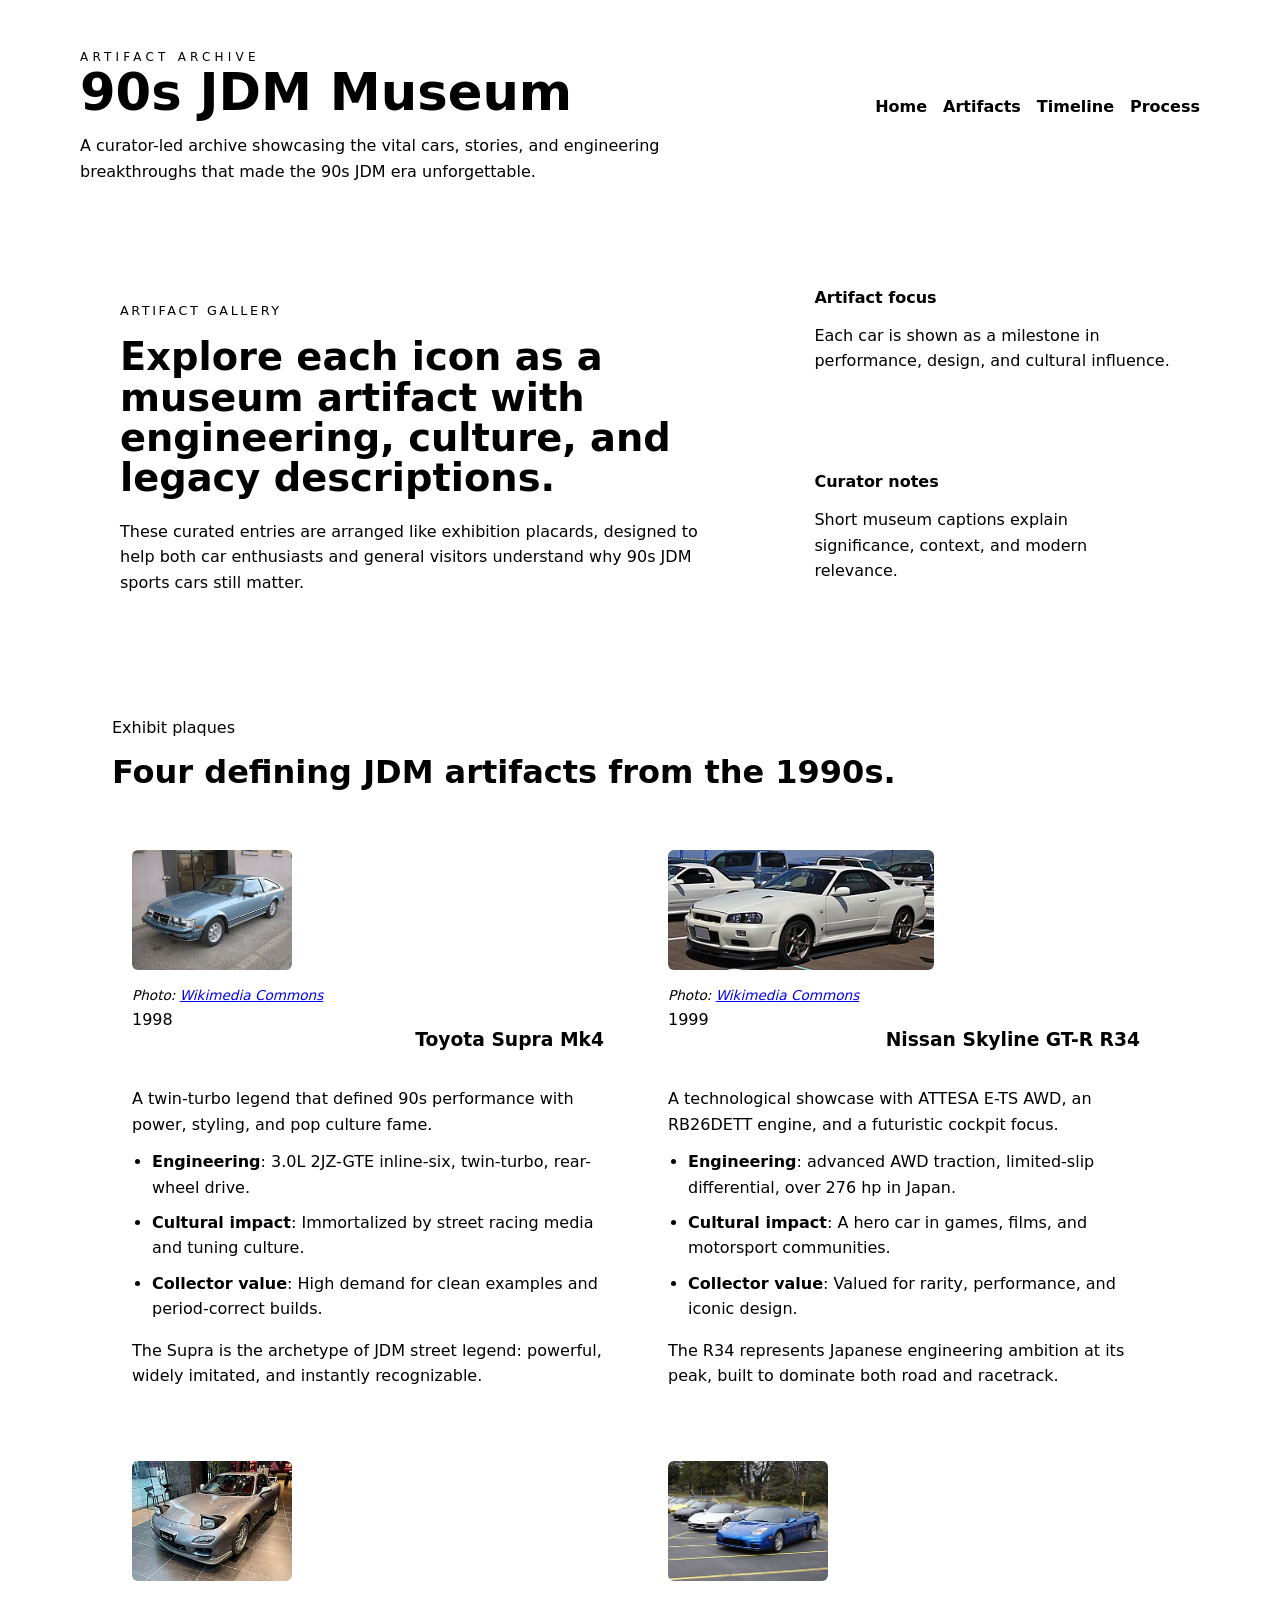
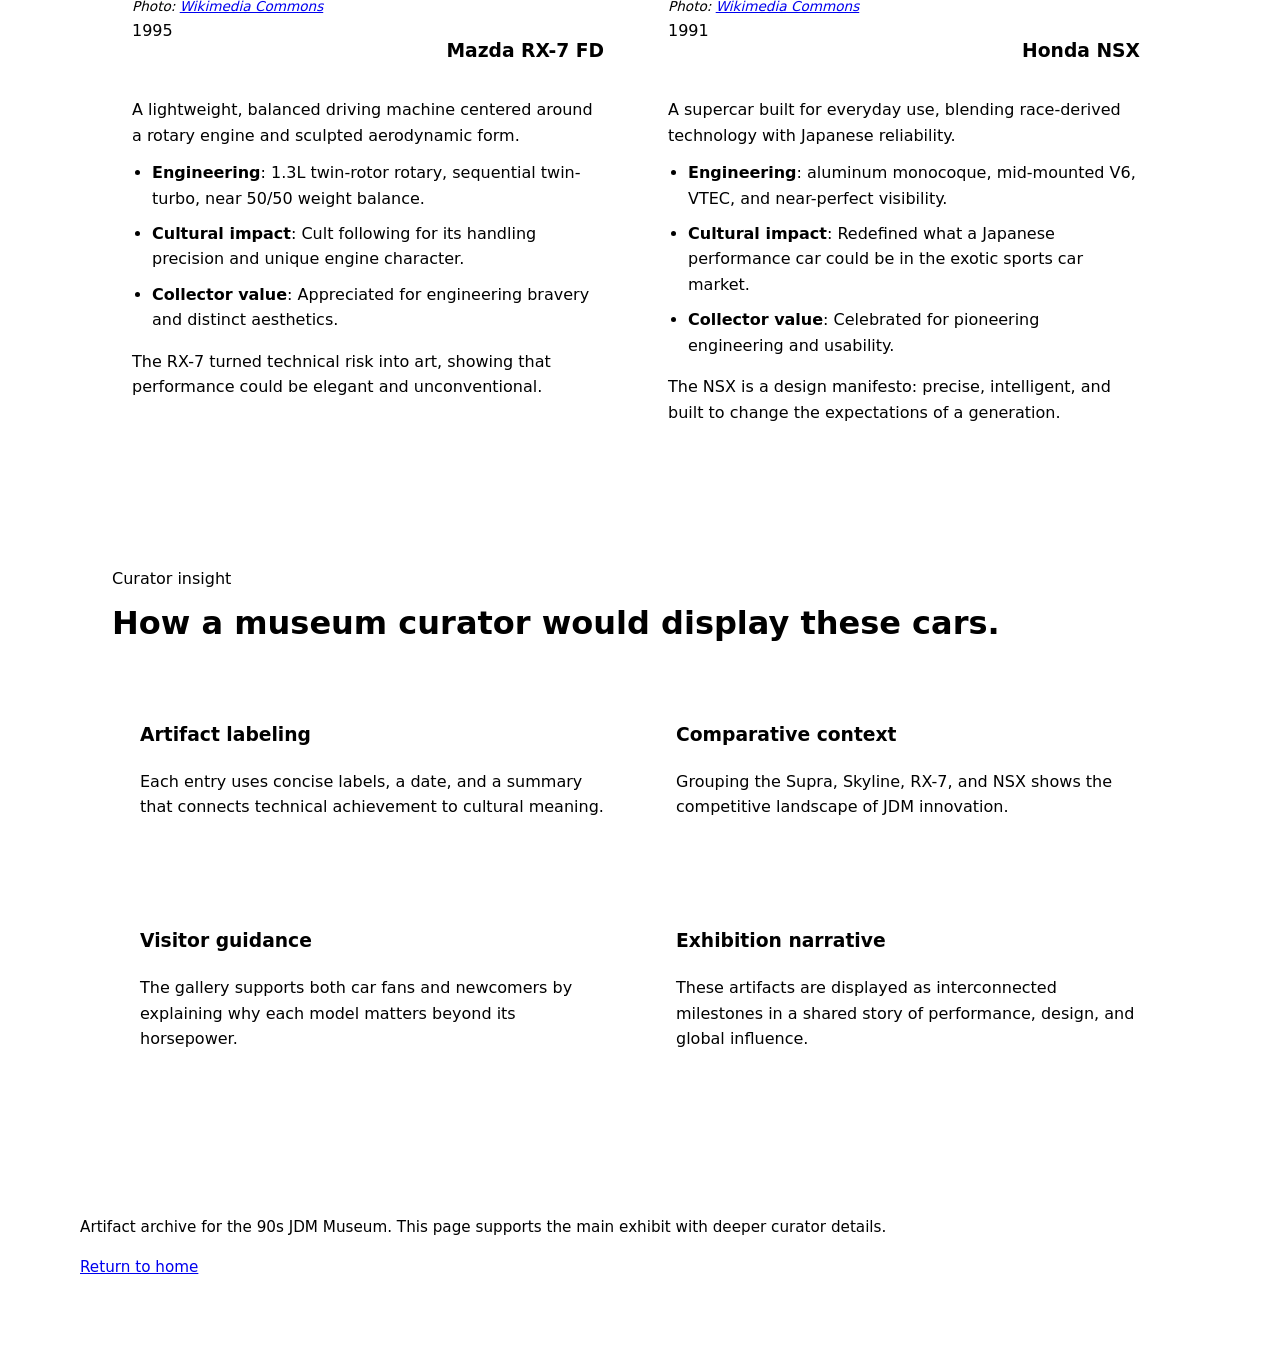
==== commit c952cc84: "Add per-card color accents and visible photo credits; CSS refinements" ====
--- a/gallery.html
+++ b/gallery.html
@@ -47,10 +47,11 @@
         <h2>Four defining JDM artifacts from the 1990s.</h2>
       </div>
       <div class="artifact-grid">
-        <article class="artifact-card reveal">
+        <article class="artifact-card reveal accent-supra">
           <a class="lightbox-trigger" href="assets/supra.jpg" data-credit="See assets/attributions.md for source" data-alt="Toyota Supra Mk4">
             <img class="artifact-image" src="assets/supra.jpg" alt="Toyota Supra Mk4">
           </a>
+          <p class="img-credit">Photo: <a href="https://en.wikipedia.org/wiki/File:Toyota_Supra_(2492707827).jpg" target="_blank" rel="noopener">Wikimedia Commons</a></p>
           <div class="artifact-card-header">
             <span>1998</span>
             <h3>Toyota Supra Mk4</h3>
@@ -64,10 +65,11 @@
           <p class="artifact-note">The Supra is the archetype of JDM street legend: powerful, widely imitated, and instantly recognizable.</p>
         </article>
 
-        <article class="artifact-card reveal">
+        <article class="artifact-card reveal accent-skyline">
           <a class="lightbox-trigger" href="assets/skyline.jpg" data-credit="See assets/attributions.md for source" data-alt="Nissan Skyline GT-R R34">
             <img class="artifact-image" src="assets/skyline.jpg" alt="Nissan Skyline GT-R R34">
           </a>
+          <p class="img-credit">Photo: <a href="https://en.wikipedia.org/wiki/File:Nissan_Skyline_GT-R_R34_V_Spec_II.jpg" target="_blank" rel="noopener">Wikimedia Commons</a></p>
           <div class="artifact-card-header">
             <span>1999</span>
             <h3>Nissan Skyline GT-R R34</h3>
@@ -81,10 +83,11 @@
           <p class="artifact-note">The R34 represents Japanese engineering ambition at its peak, built to dominate both road and racetrack.</p>
         </article>
 
-        <article class="artifact-card reveal">
+        <article class="artifact-card reveal accent-rx7">
           <a class="lightbox-trigger" href="assets/rx7.jpg" data-credit="See assets/attributions.md for source" data-alt="Mazda RX-7 FD">
             <img class="artifact-image" src="assets/rx7.jpg" alt="Mazda RX-7 FD">
           </a>
+          <p class="img-credit">Photo: <a href="https://en.wikipedia.org/wiki/File:Mazda_RX-7_SPIRIT_R_Type_A_(GF-FD3S)_(10).jpg" target="_blank" rel="noopener">Wikimedia Commons</a></p>
           <div class="artifact-card-header">
             <span>1995</span>
             <h3>Mazda RX-7 FD</h3>
@@ -98,10 +101,11 @@
           <p class="artifact-note">The RX-7 turned technical risk into art, showing that performance could be elegant and unconventional.</p>
         </article>
 
-        <article class="artifact-card reveal">
+        <article class="artifact-card reveal accent-nsx">
           <a class="lightbox-trigger" href="assets/nsx.jpg" data-credit="See assets/attributions.md for source" data-alt="Honda NSX">
             <img class="artifact-image" src="assets/nsx.jpg" alt="Honda NSX">
           </a>
+          <p class="img-credit">Photo: <a href="https://en.wikipedia.org/wiki/File:AcuraNSX-05-cropped.jpg" target="_blank" rel="noopener">Wikimedia Commons</a></p>
           <div class="artifact-card-header">
             <span>1991</span>
             <h3>Honda NSX</h3>
--- a/styles.css
+++ b/styles.css
@@ -9,6 +9,12 @@
   --muted: #9aa0a8;
   --accent: #e63946;
   --accent-soft: #ff6b6b;
+  /* Per-artifact accent tokens */
+  --accent-supra: #ff6b6b;
+  --accent-skyline: #4fd1c5;
+  --accent-rx7: #f7c948;
+  --accent-nsx: #8aa0ff;
+  --card-accent: var(--accent-soft);
   --border: rgba(255, 255, 255, 0.08);
 }
 
@@ -371,6 +377,17 @@
 .car-card, .artifact-card { transition: transform 220ms ease, box-shadow 220ms ease; }
 .car-card:hover, .artifact-card:hover { transform: translateY(-6px); box-shadow: 0 8px 30px rgba(0,0,0,0.5); }
 
+/* per-card accent wiring */
+.accent-supra { --card-accent: var(--accent-supra); }
+.accent-skyline { --card-accent: var(--accent-skyline); }
+.accent-rx7 { --card-accent: var(--accent-rx7); }
+.accent-nsx { --card-accent: var(--accent-nsx); }
+
+.car-card, .artifact-card { border-left: 4px solid var(--card-accent, transparent); padding-left: 1rem; }
+.car-card-header span { color: var(--card-accent, var(--accent-soft)); }
+
+.img-credit { margin: 0.45rem 0 0; font-size: 0.85rem; color: var(--muted); font-style: italic; }
+
 @media (max-width: 840px) {
   .site-header {
     grid-template-columns: 1fr;
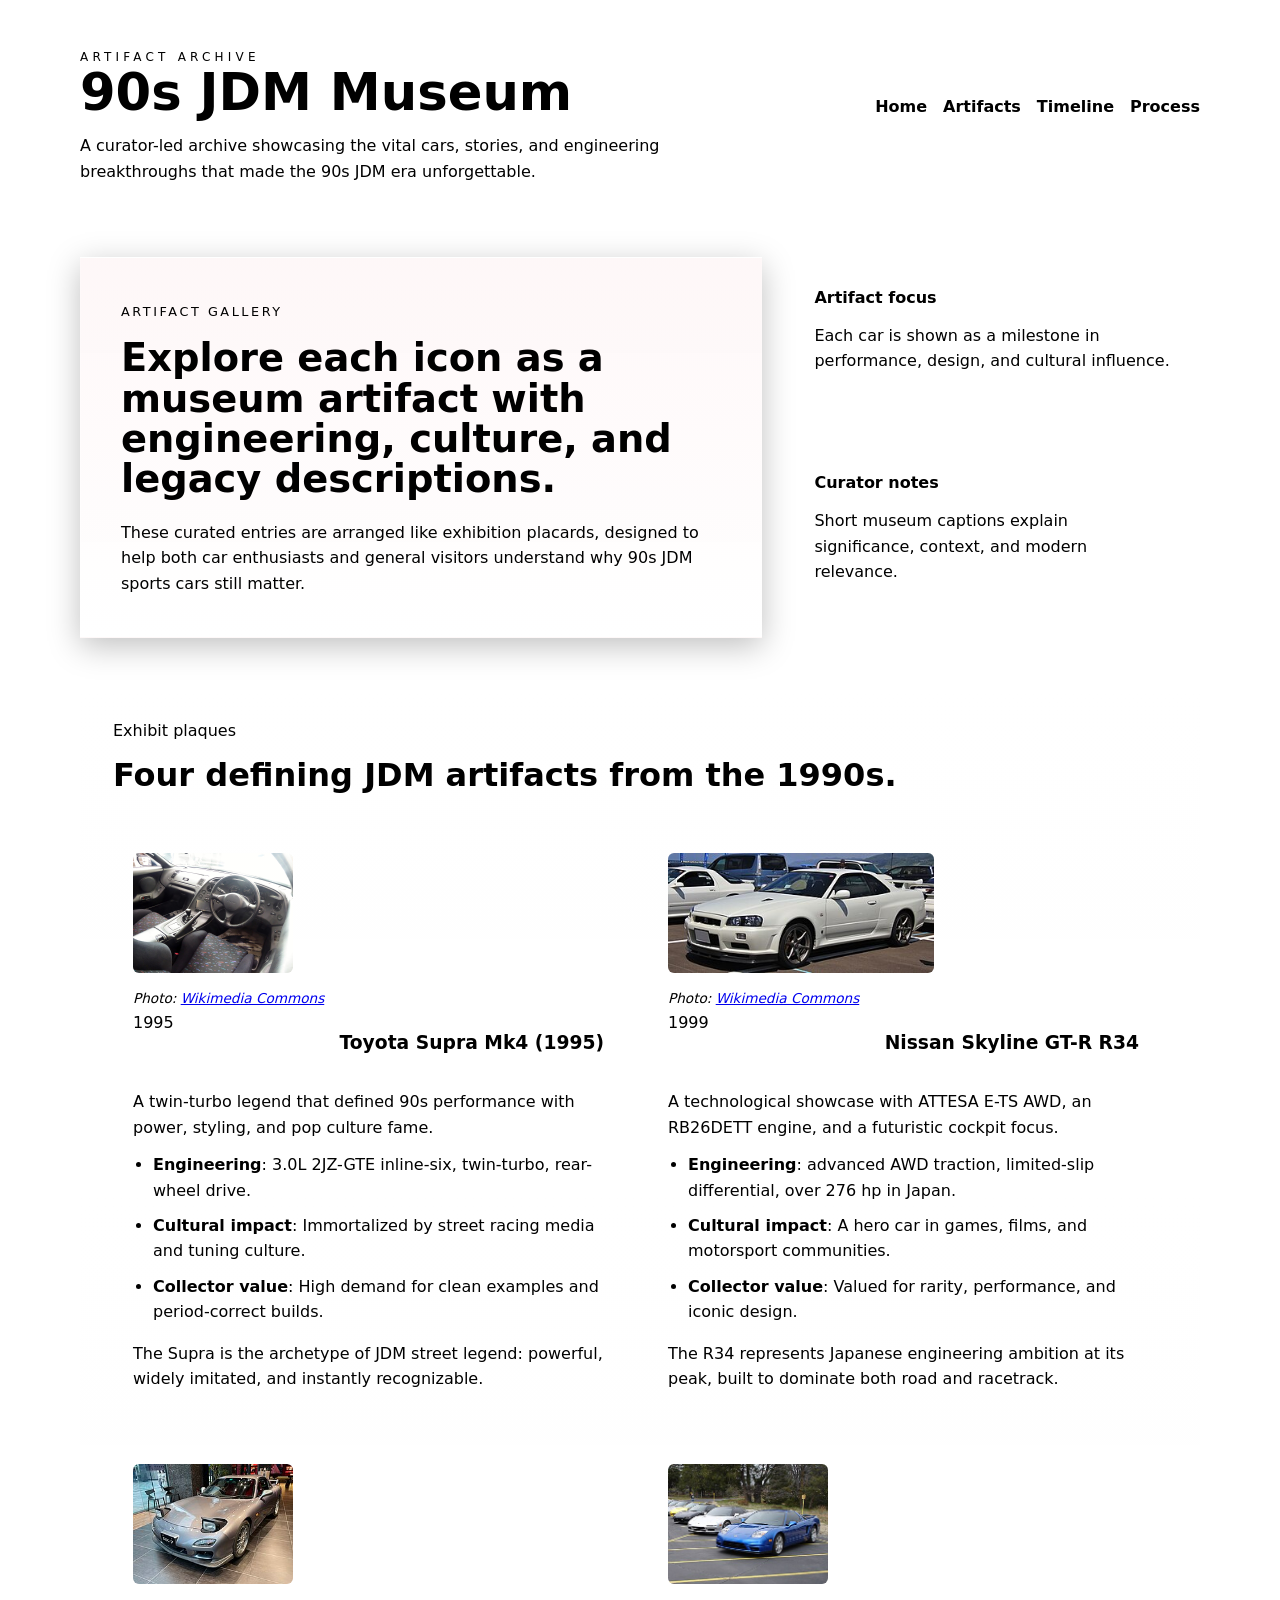
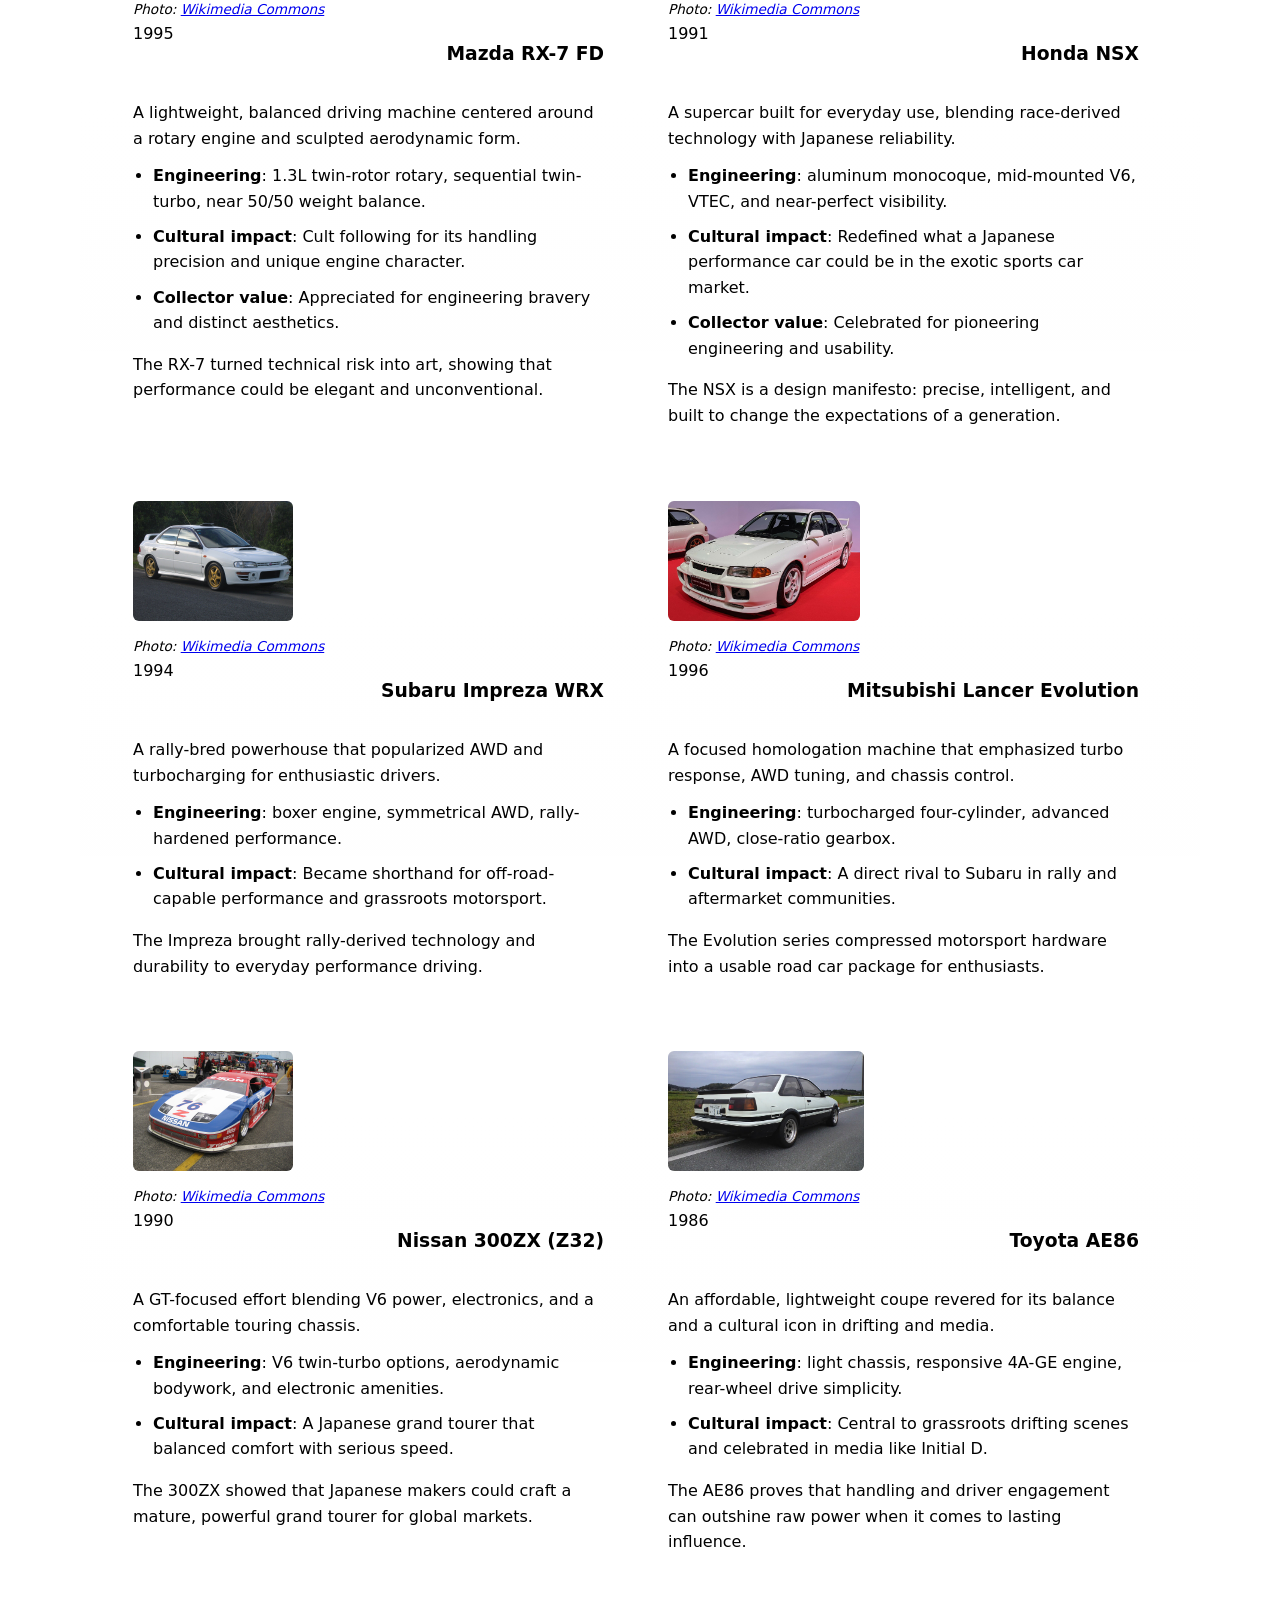
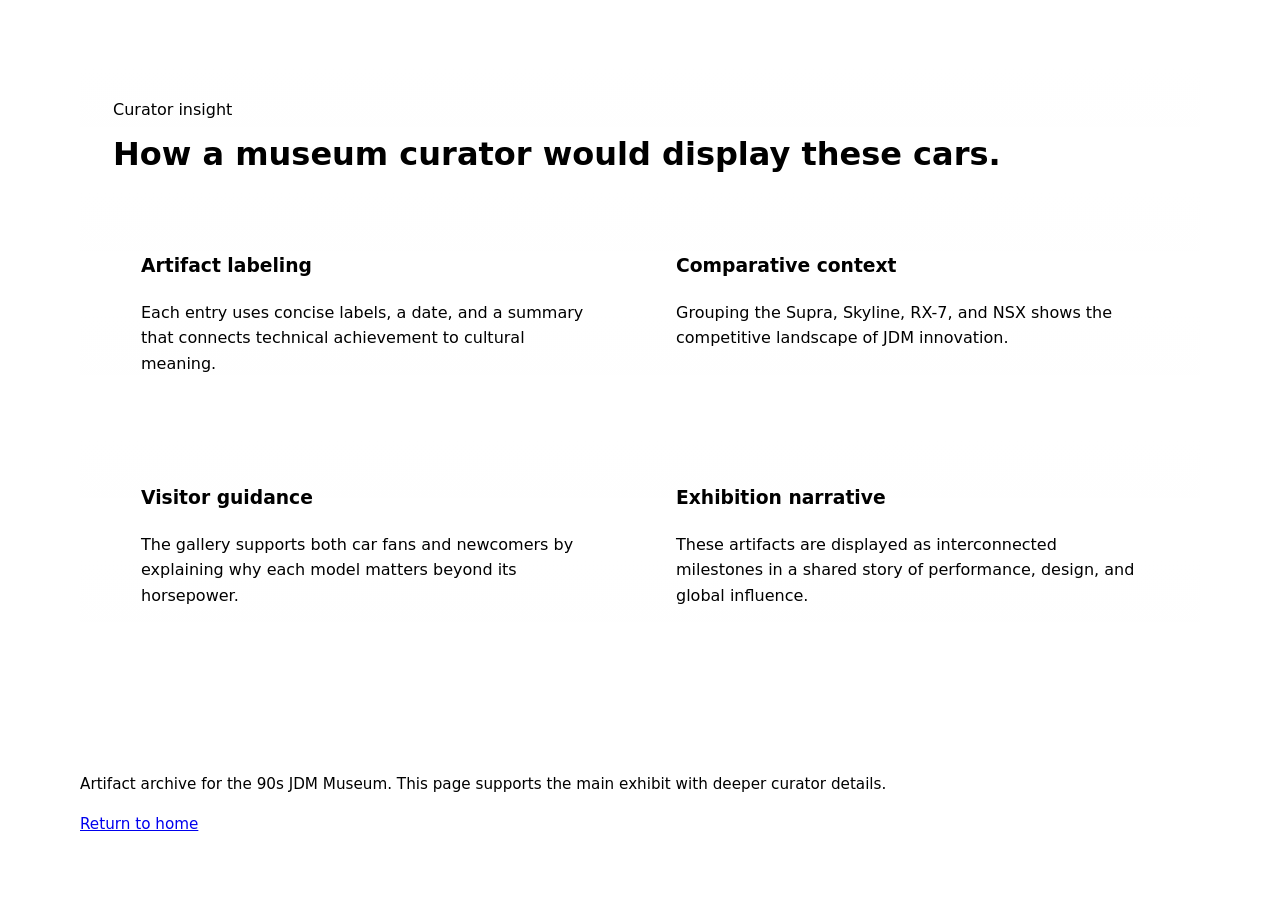
==== commit 883d86dd: "Use 1995 Supra asset; add Racing & Media sections and expanded gallery entries" ====
--- a/gallery.html
+++ b/gallery.html
@@ -47,14 +47,14 @@
         <h2>Four defining JDM artifacts from the 1990s.</h2>
       </div>
       <div class="artifact-grid">
-        <article class="artifact-card reveal accent-supra">
-          <a class="lightbox-trigger" href="assets/supra.jpg" data-credit="See assets/attributions.md for source" data-alt="Toyota Supra Mk4">
-            <img class="artifact-image" src="assets/supra.jpg" alt="Toyota Supra Mk4">
-          </a>
-          <p class="img-credit">Photo: <a href="https://en.wikipedia.org/wiki/File:Toyota_Supra_(2492707827).jpg" target="_blank" rel="noopener">Wikimedia Commons</a></p>
-          <div class="artifact-card-header">
-            <span>1998</span>
-            <h3>Toyota Supra Mk4</h3>
+        <article id="supra" class="artifact-card reveal accent-supra">
+          <a class="lightbox-trigger" href="assets/supra_1995.jpg" data-credit="See assets/attributions.md for source" data-alt="Toyota Supra Mk4 (1995)">
+            <img class="artifact-image" src="assets/supra_1995.jpg" alt="Toyota Supra Mk4 (1995)">
+          </a>
+          <p class="img-credit">Photo: <a href="https://en.wikipedia.org/wiki/File:The_interior_of_Toyota_Supra_RZ_mid-year_1995.jpg" target="_blank" rel="noopener">Wikimedia Commons</a></p>
+          <div class="artifact-card-header">
+            <span>1995</span>
+            <h3>Toyota Supra Mk4 (1995)</h3>
           </div>
           <p class="artifact-tagline">A twin-turbo legend that defined 90s performance with power, styling, and pop culture fame.</p>
           <ul>
@@ -117,6 +117,74 @@
             <li><strong>Collector value</strong>: Celebrated for pioneering engineering and usability.</li>
           </ul>
           <p class="artifact-note">The NSX is a design manifesto: precise, intelligent, and built to change the expectations of a generation.</p>
+        </article>
+
+        <article id="subaru" class="artifact-card reveal accent-impreza">
+          <a class="lightbox-trigger" href="assets/subaru_wrx.jpg" data-credit="See assets/attributions.md for source" data-alt="Subaru Impreza WRX">
+            <img class="artifact-image" src="assets/subaru_wrx.jpg" alt="Subaru Impreza WRX">
+          </a>
+          <p class="img-credit">Photo: <a href="https://en.wikipedia.org/wiki/File:Subaru_Impreza_WRX_STi.jpg" target="_blank" rel="noopener">Wikimedia Commons</a></p>
+          <div class="artifact-card-header">
+            <span>1994</span>
+            <h3>Subaru Impreza WRX</h3>
+          </div>
+          <p class="artifact-tagline">A rally-bred powerhouse that popularized AWD and turbocharging for enthusiastic drivers.</p>
+          <ul>
+            <li><strong>Engineering</strong>: boxer engine, symmetrical AWD, rally-hardened performance.</li>
+            <li><strong>Cultural impact</strong>: Became shorthand for off-road-capable performance and grassroots motorsport.</li>
+          </ul>
+          <p class="artifact-note">The Impreza brought rally-derived technology and durability to everyday performance driving.</p>
+        </article>
+
+        <article id="evo" class="artifact-card reveal accent-evo">
+          <a class="lightbox-trigger" href="assets/evo_fix.jpg" data-credit="See assets/attributions.md for source" data-alt="Mitsubishi Lancer Evolution">
+            <img class="artifact-image" src="assets/evo_fix.jpg" alt="Mitsubishi Lancer Evolution">
+          </a>
+          <p class="img-credit">Photo: <a href="https://en.wikipedia.org/wiki/File:Mitsubishi_Lancer_Evolution.jpg" target="_blank" rel="noopener">Wikimedia Commons</a></p>
+          <div class="artifact-card-header">
+            <span>1996</span>
+            <h3>Mitsubishi Lancer Evolution</h3>
+          </div>
+          <p class="artifact-tagline">A focused homologation machine that emphasized turbo response, AWD tuning, and chassis control.</p>
+          <ul>
+            <li><strong>Engineering</strong>: turbocharged four-cylinder, advanced AWD, close-ratio gearbox.</li>
+            <li><strong>Cultural impact</strong>: A direct rival to Subaru in rally and aftermarket communities.</li>
+          </ul>
+          <p class="artifact-note">The Evolution series compressed motorsport hardware into a usable road car package for enthusiasts.</p>
+        </article>
+
+        <article id="300zx" class="artifact-card reveal accent-300zx">
+          <a class="lightbox-trigger" href="assets/300zx.jpg" data-credit="See assets/attributions.md for source" data-alt="Nissan 300ZX Z32">
+            <img class="artifact-image" src="assets/300zx.jpg" alt="Nissan 300ZX Z32">
+          </a>
+          <p class="img-credit">Photo: <a href="https://en.wikipedia.org/wiki/File:Nissan_300ZX_Z32.jpg" target="_blank" rel="noopener">Wikimedia Commons</a></p>
+          <div class="artifact-card-header">
+            <span>1990</span>
+            <h3>Nissan 300ZX (Z32)</h3>
+          </div>
+          <p class="artifact-tagline">A GT-focused effort blending V6 power, electronics, and a comfortable touring chassis.</p>
+          <ul>
+            <li><strong>Engineering</strong>: V6 twin-turbo options, aerodynamic bodywork, and electronic amenities.</li>
+            <li><strong>Cultural impact</strong>: A Japanese grand tourer that balanced comfort with serious speed.</li>
+          </ul>
+          <p class="artifact-note">The 300ZX showed that Japanese makers could craft a mature, powerful grand tourer for global markets.</p>
+        </article>
+
+        <article id="ae86" class="artifact-card reveal accent-ae86">
+          <a class="lightbox-trigger" href="assets/ae86.jpg" data-credit="See assets/attributions.md for source" data-alt="Toyota AE86">
+            <img class="artifact-image" src="assets/ae86.jpg" alt="Toyota AE86">
+          </a>
+          <p class="img-credit">Photo: <a href="https://en.wikipedia.org/wiki/File:Toyota_AE86.jpg" target="_blank" rel="noopener">Wikimedia Commons</a></p>
+          <div class="artifact-card-header">
+            <span>1986</span>
+            <h3>Toyota AE86</h3>
+          </div>
+          <p class="artifact-tagline">An affordable, lightweight coupe revered for its balance and a cultural icon in drifting and media.</p>
+          <ul>
+            <li><strong>Engineering</strong>: light chassis, responsive 4A-GE engine, rear-wheel drive simplicity.</li>
+            <li><strong>Cultural impact</strong>: Central to grassroots drifting scenes and celebrated in media like Initial D.</li>
+          </ul>
+          <p class="artifact-note">The AE86 proves that handling and driver engagement can outshine raw power when it comes to lasting influence.</p>
         </article>
       </div>
     </section>
--- a/styles.css
+++ b/styles.css
@@ -14,6 +14,10 @@
   --accent-skyline: #4fd1c5;
   --accent-rx7: #f7c948;
   --accent-nsx: #8aa0ff;
+  --accent-impreza: #2ec4b6;
+  --accent-evo: #ff8c42;
+  --accent-300zx: #b388ff;
+  --accent-ae86: #9be564;
   --card-accent: var(--accent-soft);
   --border: rgba(255, 255, 255, 0.08);
 }
@@ -103,8 +107,9 @@
 
 .hero-copy-panel {
   padding: 2.5rem;
-  background: rgba(255, 255, 255, 0.03);
-  border: 1px solid var(--border);
+  background: linear-gradient(180deg, rgba(230,57,70,0.04), rgba(255,255,255,0.03));
+  border: 1px solid rgba(255,255,255,0.06);
+  box-shadow: 0 8px 30px rgba(0,0,0,0.25);
 }
 
 .hero-copy-panel .label {
@@ -152,8 +157,8 @@
 .section-block {
   margin-top: 3rem;
   padding: 2rem;
-  background: rgba(255, 255, 255, 0.02);
-  border: 1px solid var(--border);
+  background: linear-gradient(180deg, rgba(255,255,255,0.03), rgba(255,255,255,0.01));
+  border: 1px solid rgba(255,255,255,0.06);
 }
 
 .section-heading {
@@ -382,11 +387,24 @@
 .accent-skyline { --card-accent: var(--accent-skyline); }
 .accent-rx7 { --card-accent: var(--accent-rx7); }
 .accent-nsx { --card-accent: var(--accent-nsx); }
+.accent-impreza { --card-accent: var(--accent-impreza); }
+.accent-evo { --card-accent: var(--accent-evo); }
+.accent-300zx { --card-accent: var(--accent-300zx); }
+.accent-ae86 { --card-accent: var(--accent-ae86); }
 
 .car-card, .artifact-card { border-left: 4px solid var(--card-accent, transparent); padding-left: 1rem; }
 .car-card-header span { color: var(--card-accent, var(--accent-soft)); }
 
 .img-credit { margin: 0.45rem 0 0; font-size: 0.85rem; color: var(--muted); font-style: italic; }
+
+/* more icons grid used on the homepage */
+.more-icons { display: grid; grid-template-columns: repeat(4, 1fr); gap: 1rem; margin-top: 1rem; }
+.more-icons .mini-card { padding: 0.85rem; background: var(--surface); border: 1px solid rgba(255,255,255,0.04); border-radius: 8px; text-align: center; }
+.mini-thumb { width:100%; height:80px; object-fit:cover; border-radius:6px; }
+
+@media (max-width: 900px) {
+  .more-icons { grid-template-columns: repeat(2,1fr); }
+}
 
 @media (max-width: 840px) {
   .site-header {
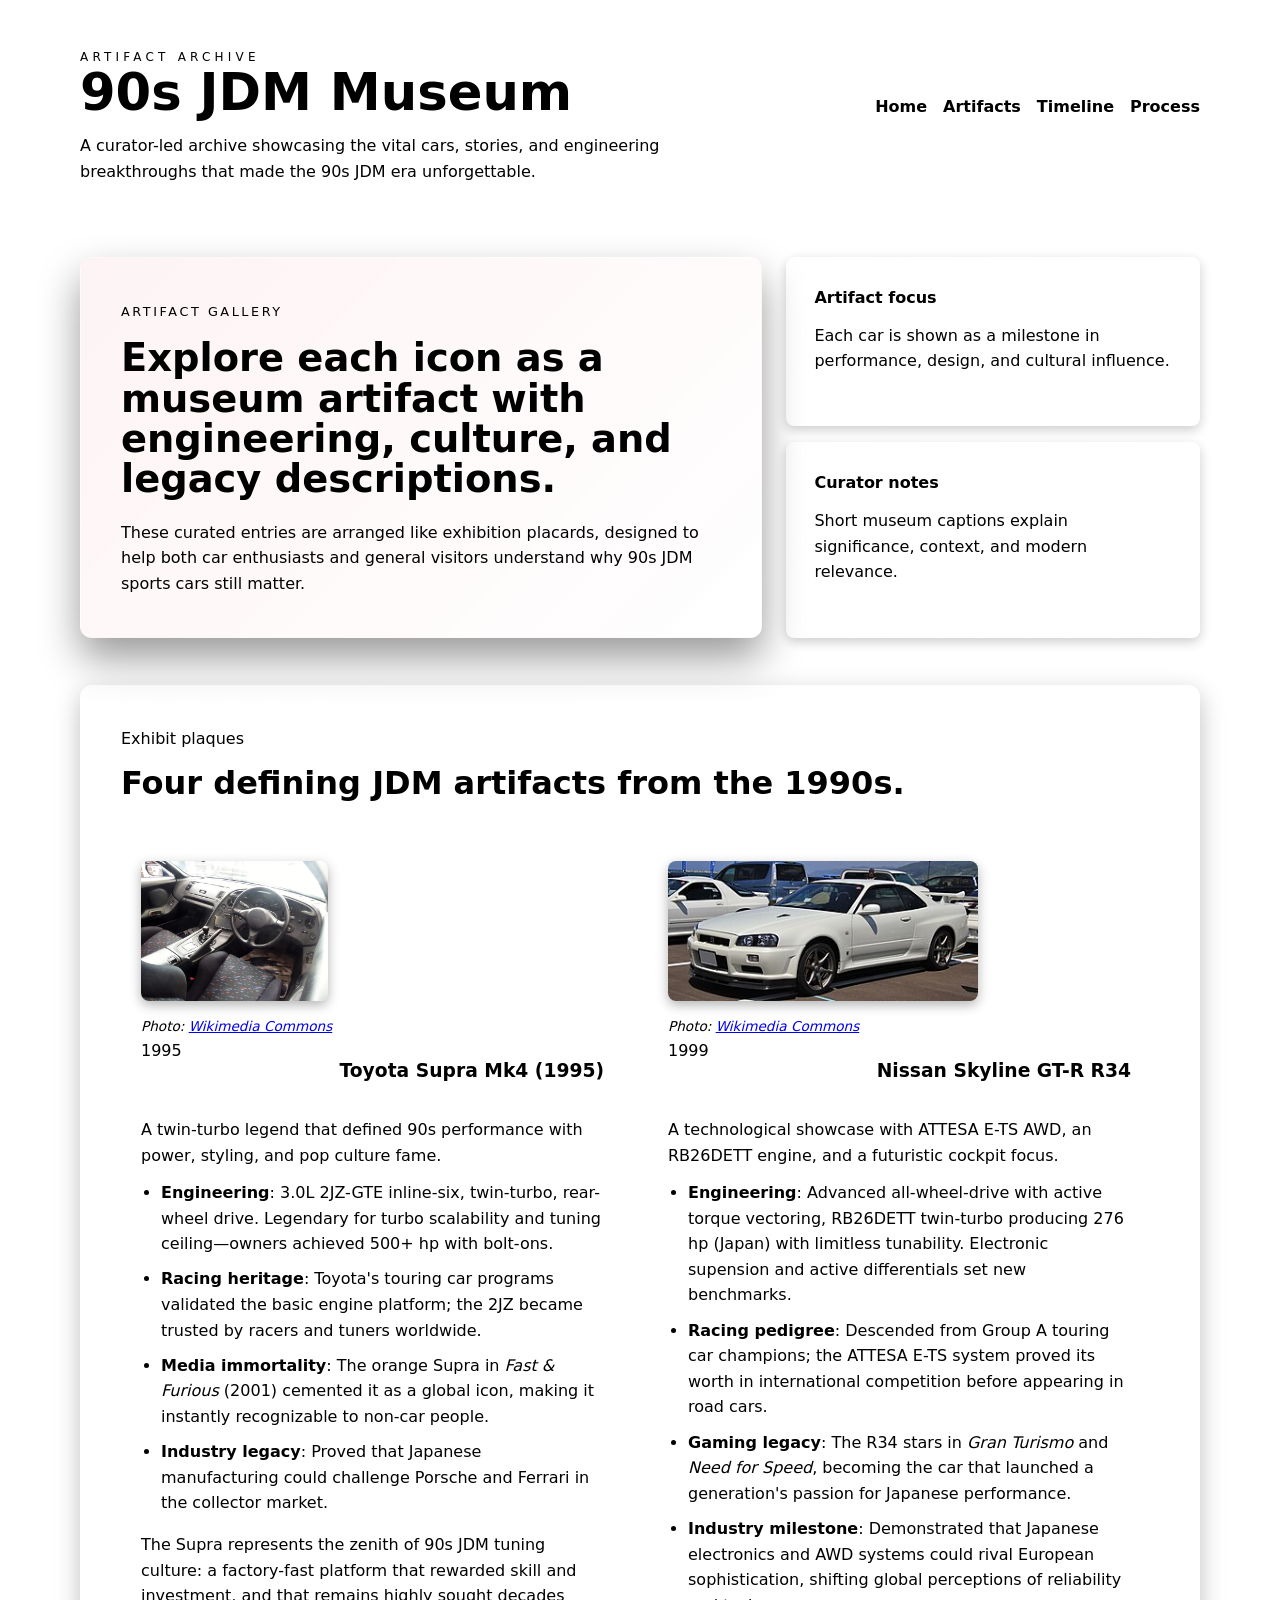
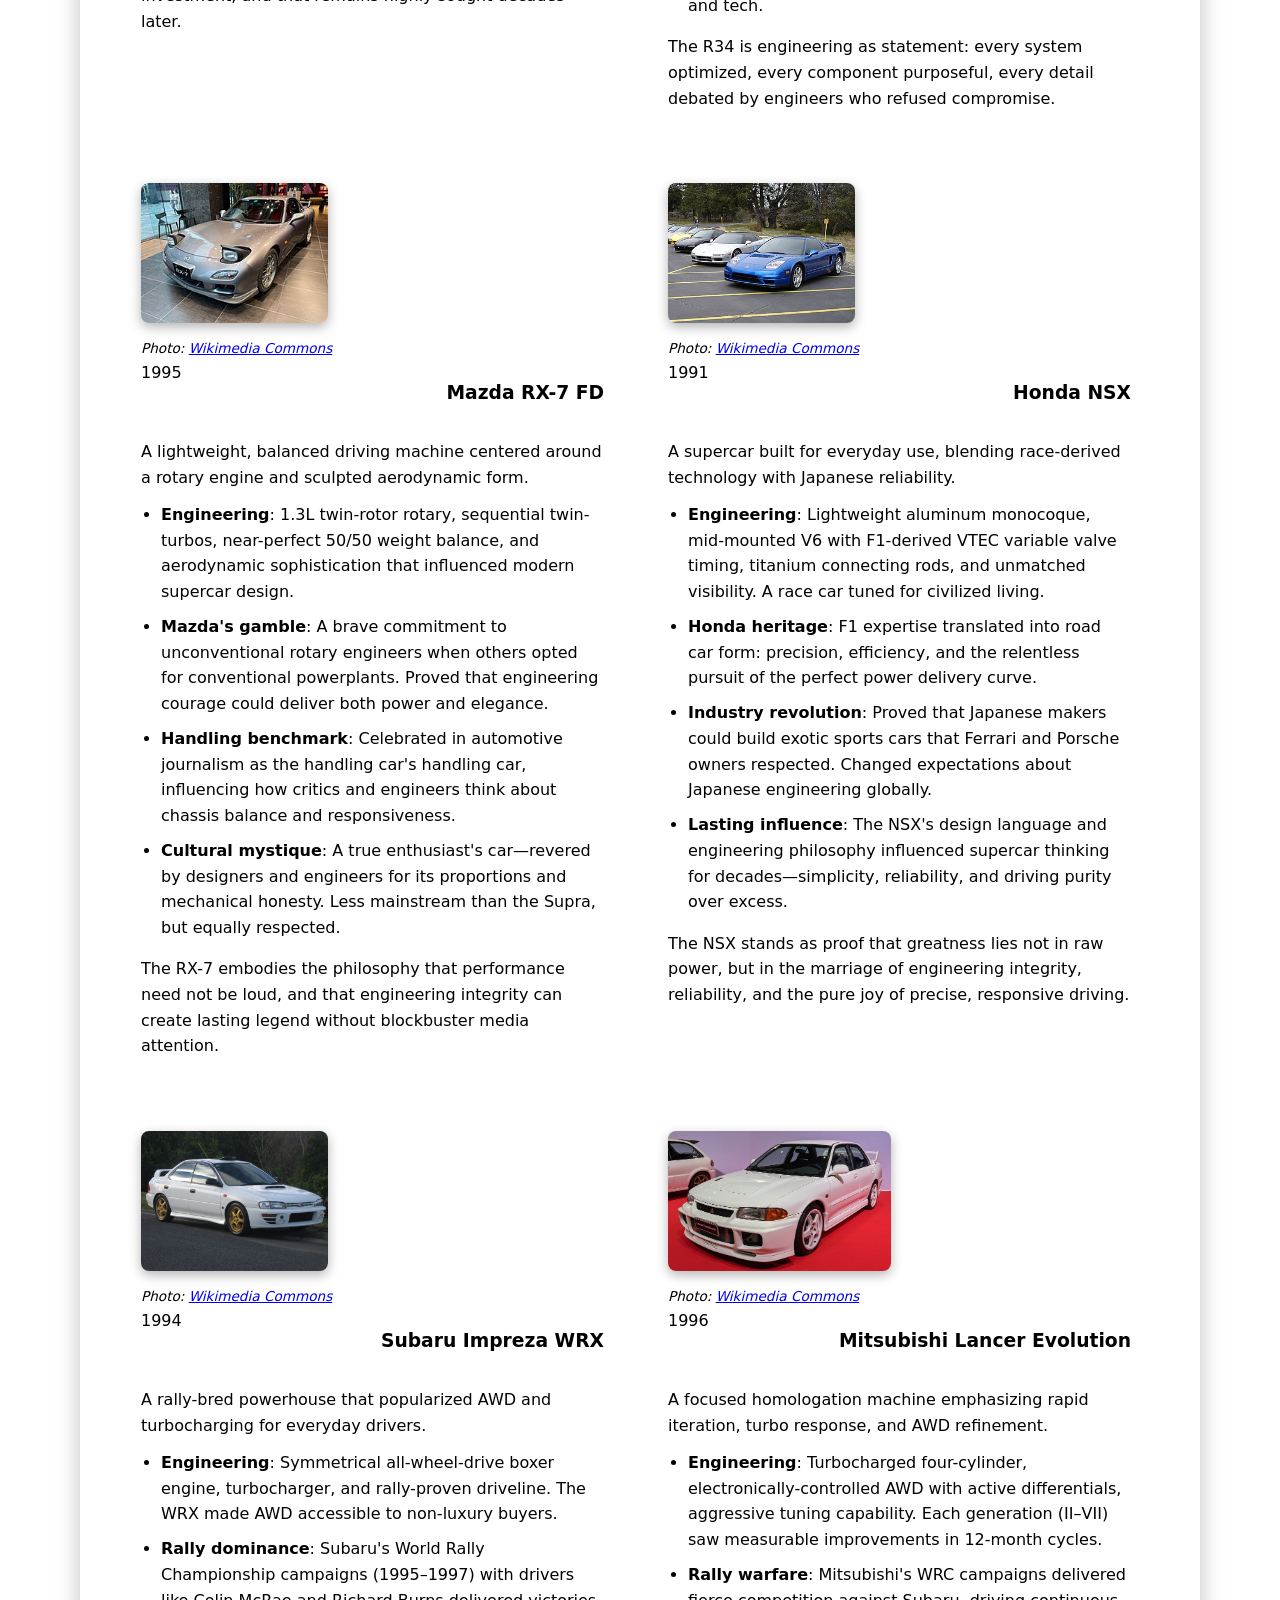
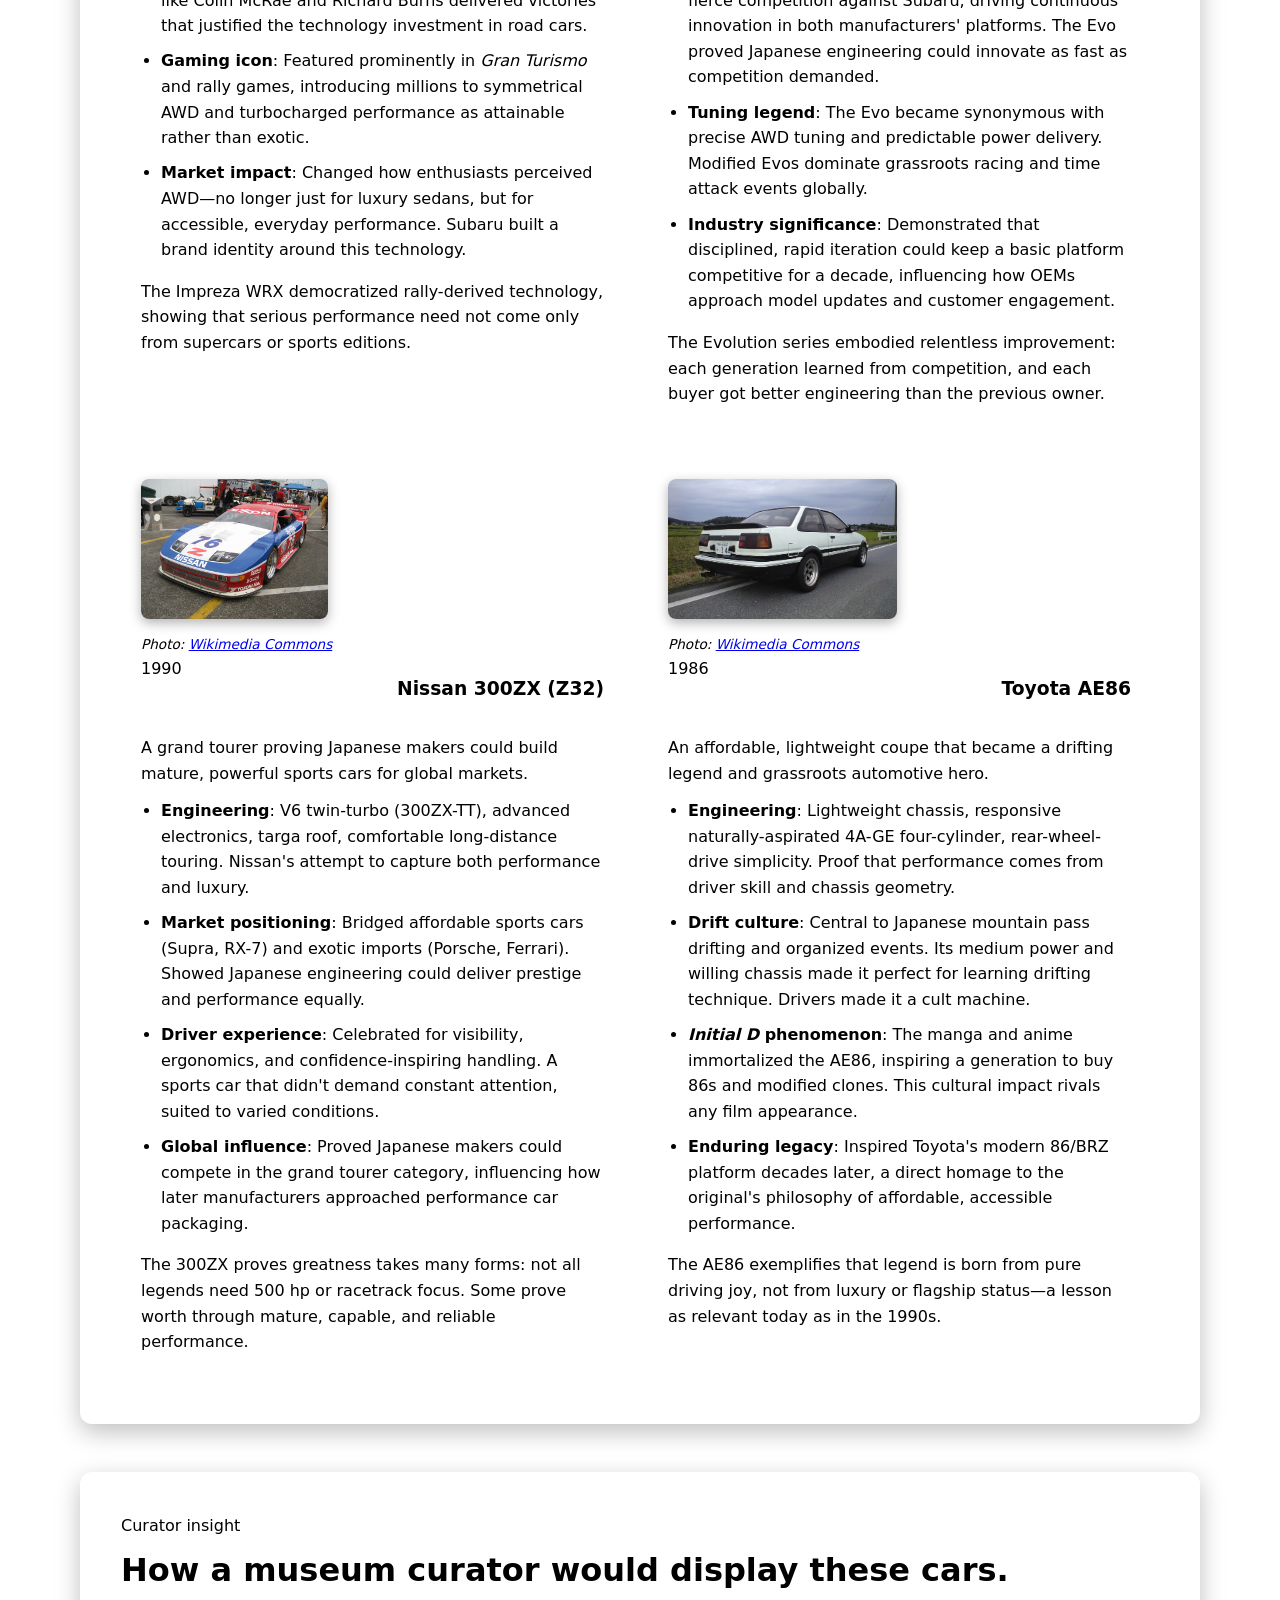
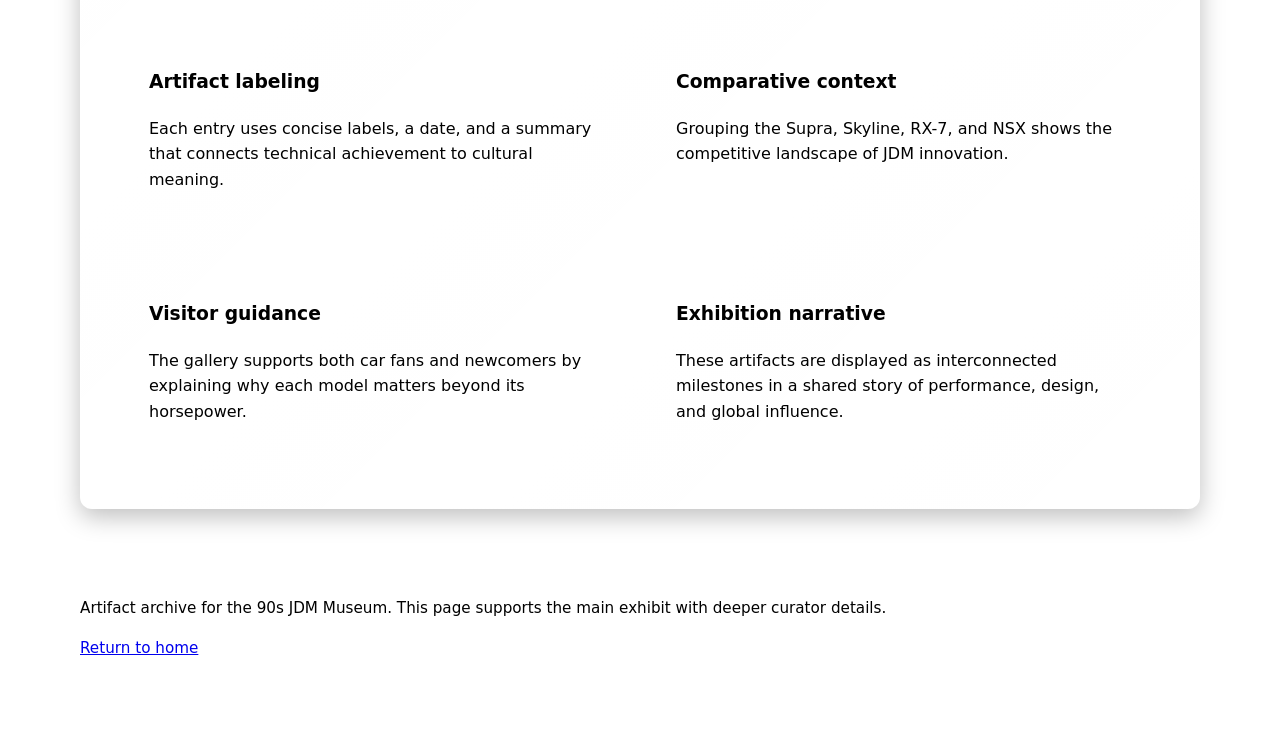
==== commit 11b8f57d: "Enhance aesthetics and deepen content: richer CSS, expanded racing/motorsport sections, deep F&F/med" ====
--- a/gallery.html
+++ b/gallery.html
@@ -58,11 +58,12 @@
           </div>
           <p class="artifact-tagline">A twin-turbo legend that defined 90s performance with power, styling, and pop culture fame.</p>
           <ul>
-            <li><strong>Engineering</strong>: 3.0L 2JZ-GTE inline-six, twin-turbo, rear-wheel drive.</li>
-            <li><strong>Cultural impact</strong>: Immortalized by street racing media and tuning culture.</li>
-            <li><strong>Collector value</strong>: High demand for clean examples and period-correct builds.</li>
-          </ul>
-          <p class="artifact-note">The Supra is the archetype of JDM street legend: powerful, widely imitated, and instantly recognizable.</p>
+            <li><strong>Engineering</strong>: 3.0L 2JZ-GTE inline-six, twin-turbo, rear-wheel drive. Legendary for turbo scalability and tuning ceiling—owners achieved 500+ hp with bolt-ons.</li>
+            <li><strong>Racing heritage</strong>: Toyota's touring car programs validated the basic engine platform; the 2JZ became trusted by racers and tuners worldwide.</li>
+            <li><strong>Media immortality</strong>: The orange Supra in <em>Fast &amp; Furious</em> (2001) cemented it as a global icon, making it instantly recognizable to non-car people.</li>
+            <li><strong>Industry legacy</strong>: Proved that Japanese manufacturing could challenge Porsche and Ferrari in the collector market.</li>
+          </ul>
+          <p class="artifact-note">The Supra represents the zenith of 90s JDM tuning culture: a factory-fast platform that rewarded skill and investment, and that remains highly sought decades later.</p>
         </article>
 
         <article class="artifact-card reveal accent-skyline">
@@ -76,11 +77,12 @@
           </div>
           <p class="artifact-tagline">A technological showcase with ATTESA E-TS AWD, an RB26DETT engine, and a futuristic cockpit focus.</p>
           <ul>
-            <li><strong>Engineering</strong>: advanced AWD traction, limited-slip differential, over 276 hp in Japan.</li>
-            <li><strong>Cultural impact</strong>: A hero car in games, films, and motorsport communities.</li>
-            <li><strong>Collector value</strong>: Valued for rarity, performance, and iconic design.</li>
-          </ul>
-          <p class="artifact-note">The R34 represents Japanese engineering ambition at its peak, built to dominate both road and racetrack.</p>
+            <li><strong>Engineering</strong>: Advanced all-wheel-drive with active torque vectoring, RB26DETT twin-turbo producing 276 hp (Japan) with limitless tunability. Electronic supension and active differentials set new benchmarks.</li>
+            <li><strong>Racing pedigree</strong>: Descended from Group A touring car champions; the ATTESA E-TS system proved its worth in international competition before appearing in road cars.</li>
+            <li><strong>Gaming legacy</strong>: The R34 stars in <em>Gran Turismo</em> and <em>Need for Speed</em>, becoming the car that launched a generation's passion for Japanese performance.</li>
+            <li><strong>Industry milestone</strong>: Demonstrated that Japanese electronics and AWD systems could rival European sophistication, shifting global perceptions of reliability and tech.</li>
+          </ul>
+          <p class="artifact-note">The R34 is engineering as statement: every system optimized, every component purposeful, every detail debated by engineers who refused compromise.</p>
         </article>
 
         <article class="artifact-card reveal accent-rx7">
@@ -94,11 +96,12 @@
           </div>
           <p class="artifact-tagline">A lightweight, balanced driving machine centered around a rotary engine and sculpted aerodynamic form.</p>
           <ul>
-            <li><strong>Engineering</strong>: 1.3L twin-rotor rotary, sequential twin-turbo, near 50/50 weight balance.</li>
-            <li><strong>Cultural impact</strong>: Cult following for its handling precision and unique engine character.</li>
-            <li><strong>Collector value</strong>: Appreciated for engineering bravery and distinct aesthetics.</li>
-          </ul>
-          <p class="artifact-note">The RX-7 turned technical risk into art, showing that performance could be elegant and unconventional.</p>
+            <li><strong>Engineering</strong>: 1.3L twin-rotor rotary, sequential twin-turbos, near-perfect 50/50 weight balance, and aerodynamic sophistication that influenced modern supercar design.</li>
+            <li><strong>Mazda's gamble</strong>: A brave commitment to unconventional rotary engineers when others opted for conventional powerplants. Proved that engineering courage could deliver both power and elegance.</li>
+            <li><strong>Handling benchmark</strong>: Celebrated in automotive journalism as the handling car's handling car, influencing how critics and engineers think about chassis balance and responsiveness.</li>
+            <li><strong>Cultural mystique</strong>: A true enthusiast's car—revered by designers and engineers for its proportions and mechanical honesty. Less mainstream than the Supra, but equally respected.</li>
+          </ul>
+          <p class="artifact-note">The RX-7 embodies the philosophy that performance need not be loud, and that engineering integrity can create lasting legend without blockbuster media attention.</p>
         </article>
 
         <article class="artifact-card reveal accent-nsx">
@@ -112,11 +115,12 @@
           </div>
           <p class="artifact-tagline">A supercar built for everyday use, blending race-derived technology with Japanese reliability.</p>
           <ul>
-            <li><strong>Engineering</strong>: aluminum monocoque, mid-mounted V6, VTEC, and near-perfect visibility.</li>
-            <li><strong>Cultural impact</strong>: Redefined what a Japanese performance car could be in the exotic sports car market.</li>
-            <li><strong>Collector value</strong>: Celebrated for pioneering engineering and usability.</li>
-          </ul>
-          <p class="artifact-note">The NSX is a design manifesto: precise, intelligent, and built to change the expectations of a generation.</p>
+            <li><strong>Engineering</strong>: Lightweight aluminum monocoque, mid-mounted V6 with F1-derived VTEC variable valve timing, titanium connecting rods, and unmatched visibility. A race car tuned for civilized living.</li>
+            <li><strong>Honda heritage</strong>: F1 expertise translated into road car form: precision, efficiency, and the relentless pursuit of the perfect power delivery curve.</li>
+            <li><strong>Industry revolution</strong>: Proved that Japanese makers could build exotic sports cars that Ferrari and Porsche owners respected. Changed expectations about Japanese engineering globally.</li>
+            <li><strong>Lasting influence</strong>: The NSX's design language and engineering philosophy influenced supercar thinking for decades—simplicity, reliability, and driving purity over excess.</li>
+          </ul>
+          <p class="artifact-note">The NSX stands as proof that greatness lies not in raw power, but in the marriage of engineering integrity, reliability, and the pure joy of precise, responsive driving.</p>
         </article>
 
         <article id="subaru" class="artifact-card reveal accent-impreza">
@@ -128,12 +132,14 @@
             <span>1994</span>
             <h3>Subaru Impreza WRX</h3>
           </div>
-          <p class="artifact-tagline">A rally-bred powerhouse that popularized AWD and turbocharging for enthusiastic drivers.</p>
-          <ul>
-            <li><strong>Engineering</strong>: boxer engine, symmetrical AWD, rally-hardened performance.</li>
-            <li><strong>Cultural impact</strong>: Became shorthand for off-road-capable performance and grassroots motorsport.</li>
-          </ul>
-          <p class="artifact-note">The Impreza brought rally-derived technology and durability to everyday performance driving.</p>
+          <p class="artifact-tagline">A rally-bred powerhouse that popularized AWD and turbocharging for everyday drivers.</p>
+          <ul>
+            <li><strong>Engineering</strong>: Symmetrical all-wheel-drive boxer engine, turbocharger, and rally-proven driveline. The WRX made AWD accessible to non-luxury buyers.</li>
+            <li><strong>Rally dominance</strong>: Subaru's World Rally Championship campaigns (1995–1997) with drivers like Colin McRae and Richard Burns delivered victories that justified the technology investment in road cars.</li>
+            <li><strong>Gaming icon</strong>: Featured prominently in <em>Gran Turismo</em> and rally games, introducing millions to symmetrical AWD and turbocharged performance as attainable rather than exotic.</li>
+            <li><strong>Market impact</strong>: Changed how enthusiasts perceived AWD—no longer just for luxury sedans, but for accessible, everyday performance. Subaru built a brand identity around this technology.</li>
+          </ul>
+          <p class="artifact-note">The Impreza WRX democratized rally-derived technology, showing that serious performance need not come only from supercars or sports editions.</p>
         </article>
 
         <article id="evo" class="artifact-card reveal accent-evo">
@@ -145,12 +151,14 @@
             <span>1996</span>
             <h3>Mitsubishi Lancer Evolution</h3>
           </div>
-          <p class="artifact-tagline">A focused homologation machine that emphasized turbo response, AWD tuning, and chassis control.</p>
-          <ul>
-            <li><strong>Engineering</strong>: turbocharged four-cylinder, advanced AWD, close-ratio gearbox.</li>
-            <li><strong>Cultural impact</strong>: A direct rival to Subaru in rally and aftermarket communities.</li>
-          </ul>
-          <p class="artifact-note">The Evolution series compressed motorsport hardware into a usable road car package for enthusiasts.</p>
+          <p class="artifact-tagline">A focused homologation machine emphasizing rapid iteration, turbo response, and AWD refinement.</p>
+          <ul>
+            <li><strong>Engineering</strong>: Turbocharged four-cylinder, electronically-controlled AWD with active differentials, aggressive tuning capability. Each generation (II–VII) saw measurable improvements in 12-month cycles.</li>
+            <li><strong>Rally warfare</strong>: Mitsubishi's WRC campaigns delivered fierce competition against Subaru, driving continuous innovation in both manufacturers' platforms. The Evo proved Japanese engineering could innovate as fast as competition demanded.</li>
+            <li><strong>Tuning legend</strong>: The Evo became synonymous with precise AWD tuning and predictable power delivery. Modified Evos dominate grassroots racing and time attack events globally.</li>
+            <li><strong>Industry significance</strong>: Demonstrated that disciplined, rapid iteration could keep a basic platform competitive for a decade, influencing how OEMs approach model updates and customer engagement.</li>
+          </ul>
+          <p class="artifact-note">The Evolution series embodied relentless improvement: each generation learned from competition, and each buyer got better engineering than the previous owner.</p>
         </article>
 
         <article id="300zx" class="artifact-card reveal accent-300zx">
@@ -162,12 +170,14 @@
             <span>1990</span>
             <h3>Nissan 300ZX (Z32)</h3>
           </div>
-          <p class="artifact-tagline">A GT-focused effort blending V6 power, electronics, and a comfortable touring chassis.</p>
-          <ul>
-            <li><strong>Engineering</strong>: V6 twin-turbo options, aerodynamic bodywork, and electronic amenities.</li>
-            <li><strong>Cultural impact</strong>: A Japanese grand tourer that balanced comfort with serious speed.</li>
-          </ul>
-          <p class="artifact-note">The 300ZX showed that Japanese makers could craft a mature, powerful grand tourer for global markets.</p>
+          <p class="artifact-tagline">A grand tourer proving Japanese makers could build mature, powerful sports cars for global markets.</p>
+          <ul>
+            <li><strong>Engineering</strong>: V6 twin-turbo (300ZX-TT), advanced electronics, targa roof, comfortable long-distance touring. Nissan's attempt to capture both performance and luxury.</li>
+            <li><strong>Market positioning</strong>: Bridged affordable sports cars (Supra, RX-7) and exotic imports (Porsche, Ferrari). Showed Japanese engineering could deliver prestige and performance equally.</li>
+            <li><strong>Driver experience</strong>: Celebrated for visibility, ergonomics, and confidence-inspiring handling. A sports car that didn't demand constant attention, suited to varied conditions.</li>
+            <li><strong>Global influence</strong>: Proved Japanese makers could compete in the grand tourer category, influencing how later manufacturers approached performance car packaging.</li>
+          </ul>
+          <p class="artifact-note">The 300ZX proves greatness takes many forms: not all legends need 500 hp or racetrack focus. Some prove worth through mature, capable, and reliable performance.</p>
         </article>
 
         <article id="ae86" class="artifact-card reveal accent-ae86">
@@ -179,12 +189,14 @@
             <span>1986</span>
             <h3>Toyota AE86</h3>
           </div>
-          <p class="artifact-tagline">An affordable, lightweight coupe revered for its balance and a cultural icon in drifting and media.</p>
-          <ul>
-            <li><strong>Engineering</strong>: light chassis, responsive 4A-GE engine, rear-wheel drive simplicity.</li>
-            <li><strong>Cultural impact</strong>: Central to grassroots drifting scenes and celebrated in media like Initial D.</li>
-          </ul>
-          <p class="artifact-note">The AE86 proves that handling and driver engagement can outshine raw power when it comes to lasting influence.</p>
+          <p class="artifact-tagline">An affordable, lightweight coupe that became a drifting legend and grassroots automotive hero.</p>
+          <ul>
+            <li><strong>Engineering</strong>: Lightweight chassis, responsive naturally-aspirated 4A-GE four-cylinder, rear-wheel-drive simplicity. Proof that performance comes from driver skill and chassis geometry.</li>
+            <li><strong>Drift culture</strong>: Central to Japanese mountain pass drifting and organized events. Its medium power and willing chassis made it perfect for learning drifting technique. Drivers made it a cult machine.</li>
+            <li><strong><em>Initial D</em> phenomenon</strong>: The manga and anime immortalized the AE86, inspiring a generation to buy 86s and modified clones. This cultural impact rivals any film appearance.</li>
+            <li><strong>Enduring legacy</strong>: Inspired Toyota's modern 86/BRZ platform decades later, a direct homage to the original's philosophy of affordable, accessible performance.</li>
+          </ul>
+          <p class="artifact-note">The AE86 exemplifies that legend is born from pure driving joy, not from luxury or flagship status—a lesson as relevant today as in the 1990s.</p>
         </article>
       </div>
     </section>
--- a/styles.css
+++ b/styles.css
@@ -107,9 +107,11 @@
 
 .hero-copy-panel {
   padding: 2.5rem;
-  background: linear-gradient(180deg, rgba(230,57,70,0.04), rgba(255,255,255,0.03));
-  border: 1px solid rgba(255,255,255,0.06);
-  box-shadow: 0 8px 30px rgba(0,0,0,0.25);
+  background: linear-gradient(135deg, rgba(230,57,70,0.06), rgba(255,255,255,0.04));
+  border: 1px solid rgba(255,255,255,0.08);
+  border-radius: 12px;
+  box-shadow: 0 20px 40px rgba(0,0,0,0.4);
+  backdrop-filter: blur(8px);
 }
 
 .hero-copy-panel .label {
@@ -139,8 +141,16 @@
 
 .meta-card {
   padding: 1.75rem;
-  background: var(--surface-2);
+  background: linear-gradient(135deg, rgba(255,255,255,0.04), rgba(255,255,255,0.01));
   border: 1px solid var(--border);
+  border-radius: 8px;
+  box-shadow: 0 4px 12px rgba(0,0,0,0.2);
+  transition: all 0.3s ease;
+}
+.meta-card:hover {
+  border-color: rgba(255,255,255,0.12);
+  box-shadow: 0 8px 20px rgba(0,0,0,0.3);
+  transform: translateY(-2px);
 }
 
 .meta-card strong {
@@ -156,9 +166,12 @@
 
 .section-block {
   margin-top: 3rem;
-  padding: 2rem;
-  background: linear-gradient(180deg, rgba(255,255,255,0.03), rgba(255,255,255,0.01));
-  border: 1px solid rgba(255,255,255,0.06);
+  padding: 2.5rem;
+  background: linear-gradient(135deg, rgba(255,255,255,0.03), rgba(255,255,255,0.01));
+  border: 1px solid rgba(255,255,255,0.07);
+  border-radius: 12px;
+  box-shadow: 0 8px 24px rgba(0,0,0,0.25);
+  backdrop-filter: blur(4px);
 }
 
 .section-heading {
@@ -185,8 +198,11 @@
 .car-card,
 .curator-grid article {
   padding: 1.5rem;
-  background: var(--surface);
+  background: linear-gradient(135deg, rgba(255,255,255,0.02) 0%, rgba(255,255,255,0.01) 100%);
   border: 1px solid var(--border);
+  border-radius: 8px;
+  box-shadow: 0 2px 8px rgba(0,0,0,0.3);
+  transition: all 0.3s cubic-bezier(0.2,0.9,0.2,1);
 }
 
 .story-grid h3,
@@ -379,8 +395,12 @@
 }
 .car-visual svg { width: 90%; height: 84px; display: block; }
 
-.car-card, .artifact-card { transition: transform 220ms ease, box-shadow 220ms ease; }
-.car-card:hover, .artifact-card:hover { transform: translateY(-6px); box-shadow: 0 8px 30px rgba(0,0,0,0.5); }
+.car-card, .artifact-card { transition: transform 220ms ease, box-shadow 220ms ease, border-color 220ms ease; }
+.car-card:hover, .artifact-card:hover { 
+  transform: translateY(-8px); 
+  box-shadow: 0 16px 40px rgba(0,0,0,0.6);
+  border-color: var(--card-accent, var(--accent-soft));
+}
 
 /* per-card accent wiring */
 .accent-supra { --card-accent: var(--accent-supra); }
@@ -398,9 +418,22 @@
 .img-credit { margin: 0.45rem 0 0; font-size: 0.85rem; color: var(--muted); font-style: italic; }
 
 /* more icons grid used on the homepage */
-.more-icons { display: grid; grid-template-columns: repeat(4, 1fr); gap: 1rem; margin-top: 1rem; }
-.more-icons .mini-card { padding: 0.85rem; background: var(--surface); border: 1px solid rgba(255,255,255,0.04); border-radius: 8px; text-align: center; }
-.mini-thumb { width:100%; height:80px; object-fit:cover; border-radius:6px; }
+.more-icons { display: grid; grid-template-columns: repeat(4, 1fr); gap: 1.25rem; margin-top: 1.5rem; }
+.more-icons .mini-card { 
+  padding: 1rem; 
+  background: linear-gradient(135deg, rgba(255,255,255,0.02), rgba(255,255,255,0.01));
+  border: 1px solid rgba(255,255,255,0.06); 
+  border-radius: 10px; 
+  text-align: center;
+  box-shadow: 0 4px 12px rgba(0,0,0,0.2);
+  transition: all 0.3s ease;
+}
+.more-icons .mini-card:hover { 
+  border-color: rgba(255,255,255,0.12);
+  box-shadow: 0 8px 20px rgba(0,0,0,0.3);
+  transform: translateY(-4px);
+}
+.mini-thumb { width:100%; height:100px; object-fit:cover; border-radius:8px; display: block; }
 
 @media (max-width: 900px) {
   .more-icons { grid-template-columns: repeat(2,1fr); }
@@ -436,10 +469,15 @@
 /* Lightbox and artifact image styles */
 .artifact-image {
   width: 100%;
-  border-radius: 6px;
+  border-radius: 8px;
   display: block;
   object-fit: cover;
-  height: 120px;
+  height: 140px;
+  box-shadow: 0 4px 12px rgba(0,0,0,0.3);
+  transition: all 0.3s ease;
+}
+.car-card:hover .artifact-image, .artifact-card:hover .artifact-image {
+  box-shadow: 0 8px 24px rgba(0,0,0,0.4);
 }
 
 .lightbox {
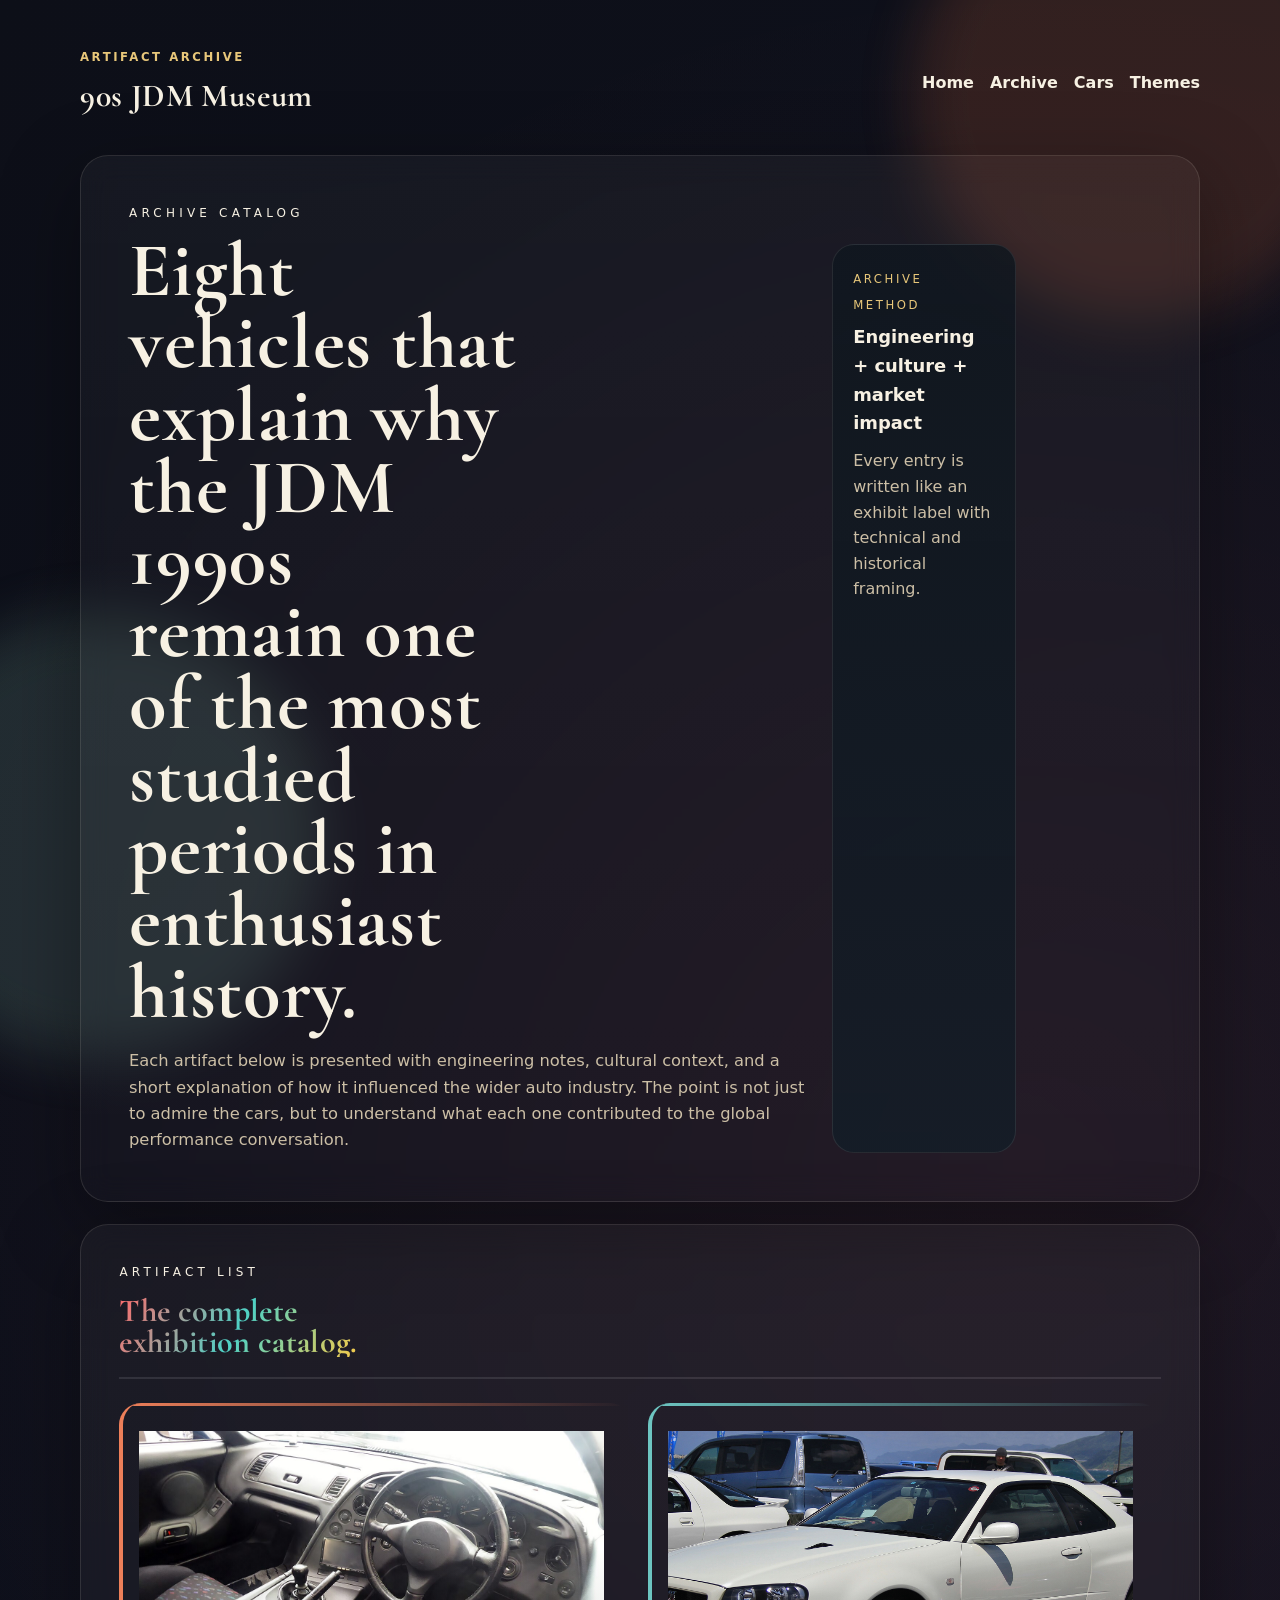
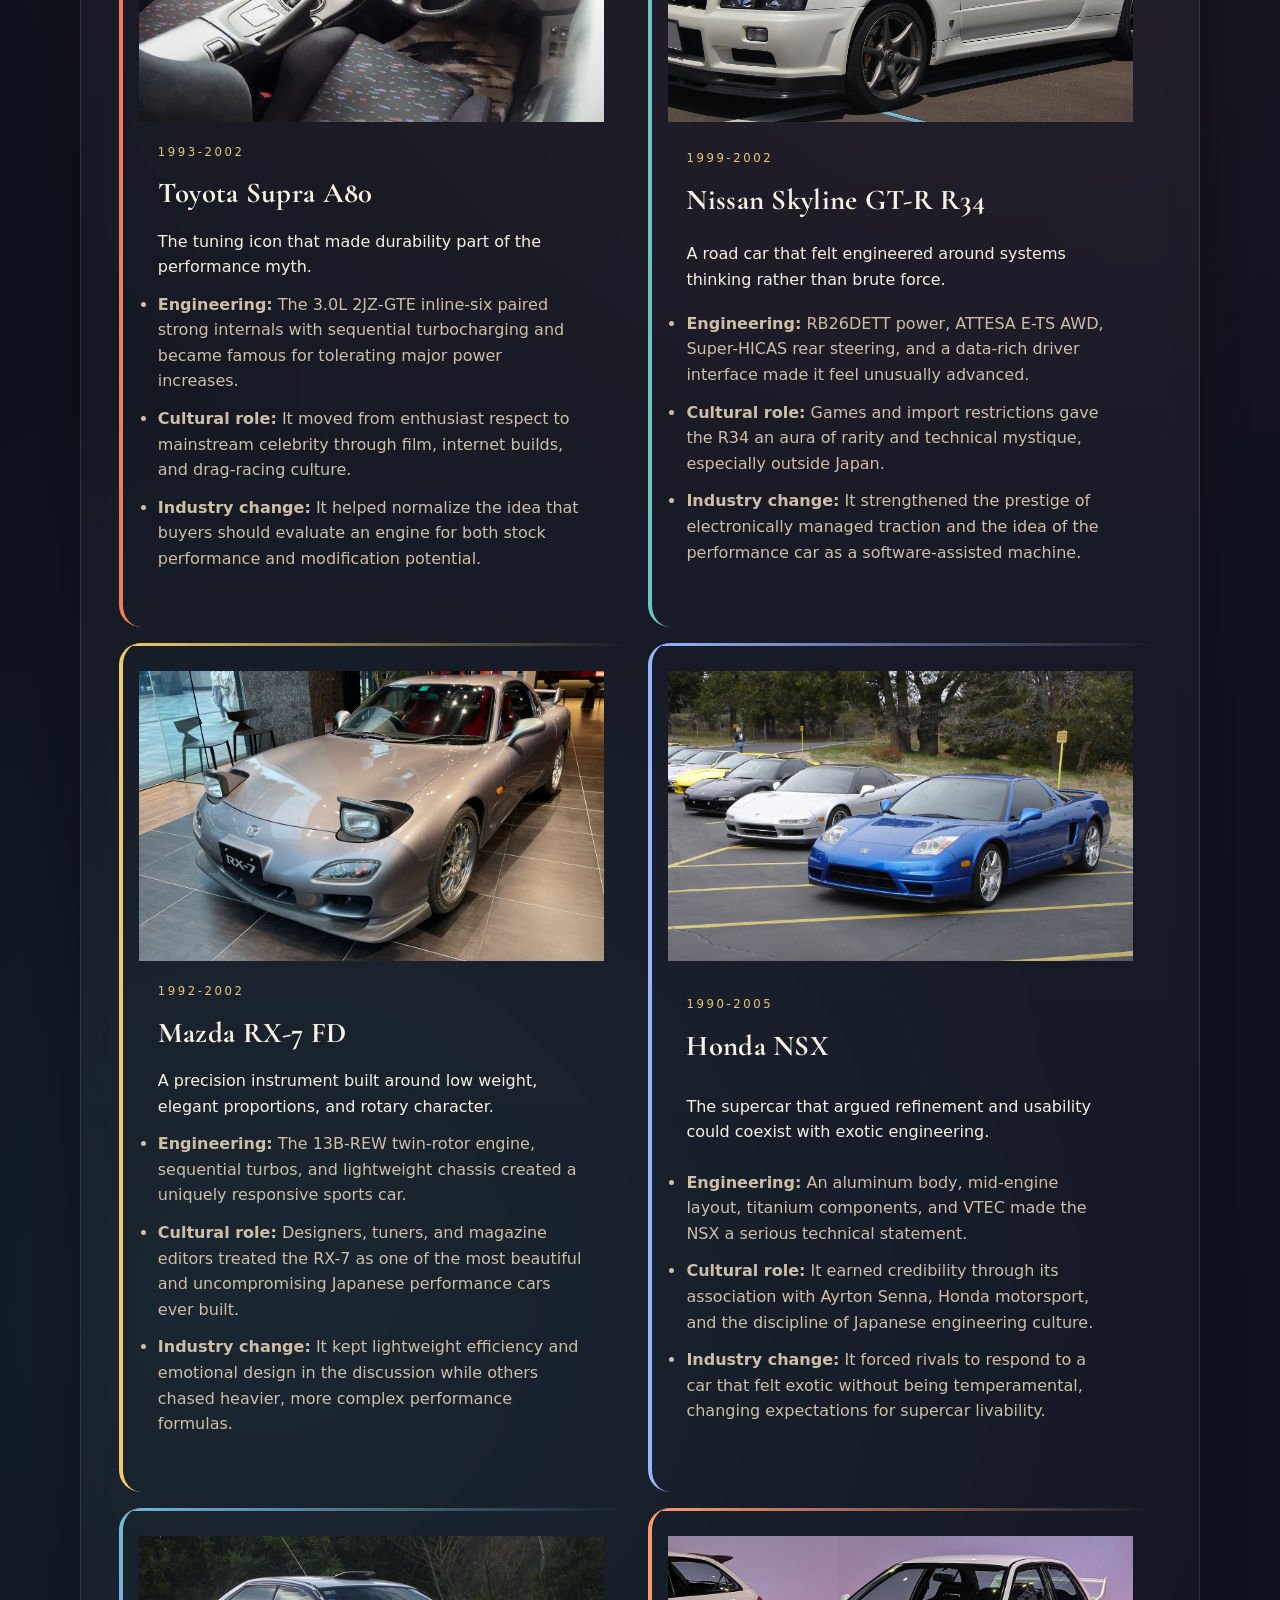
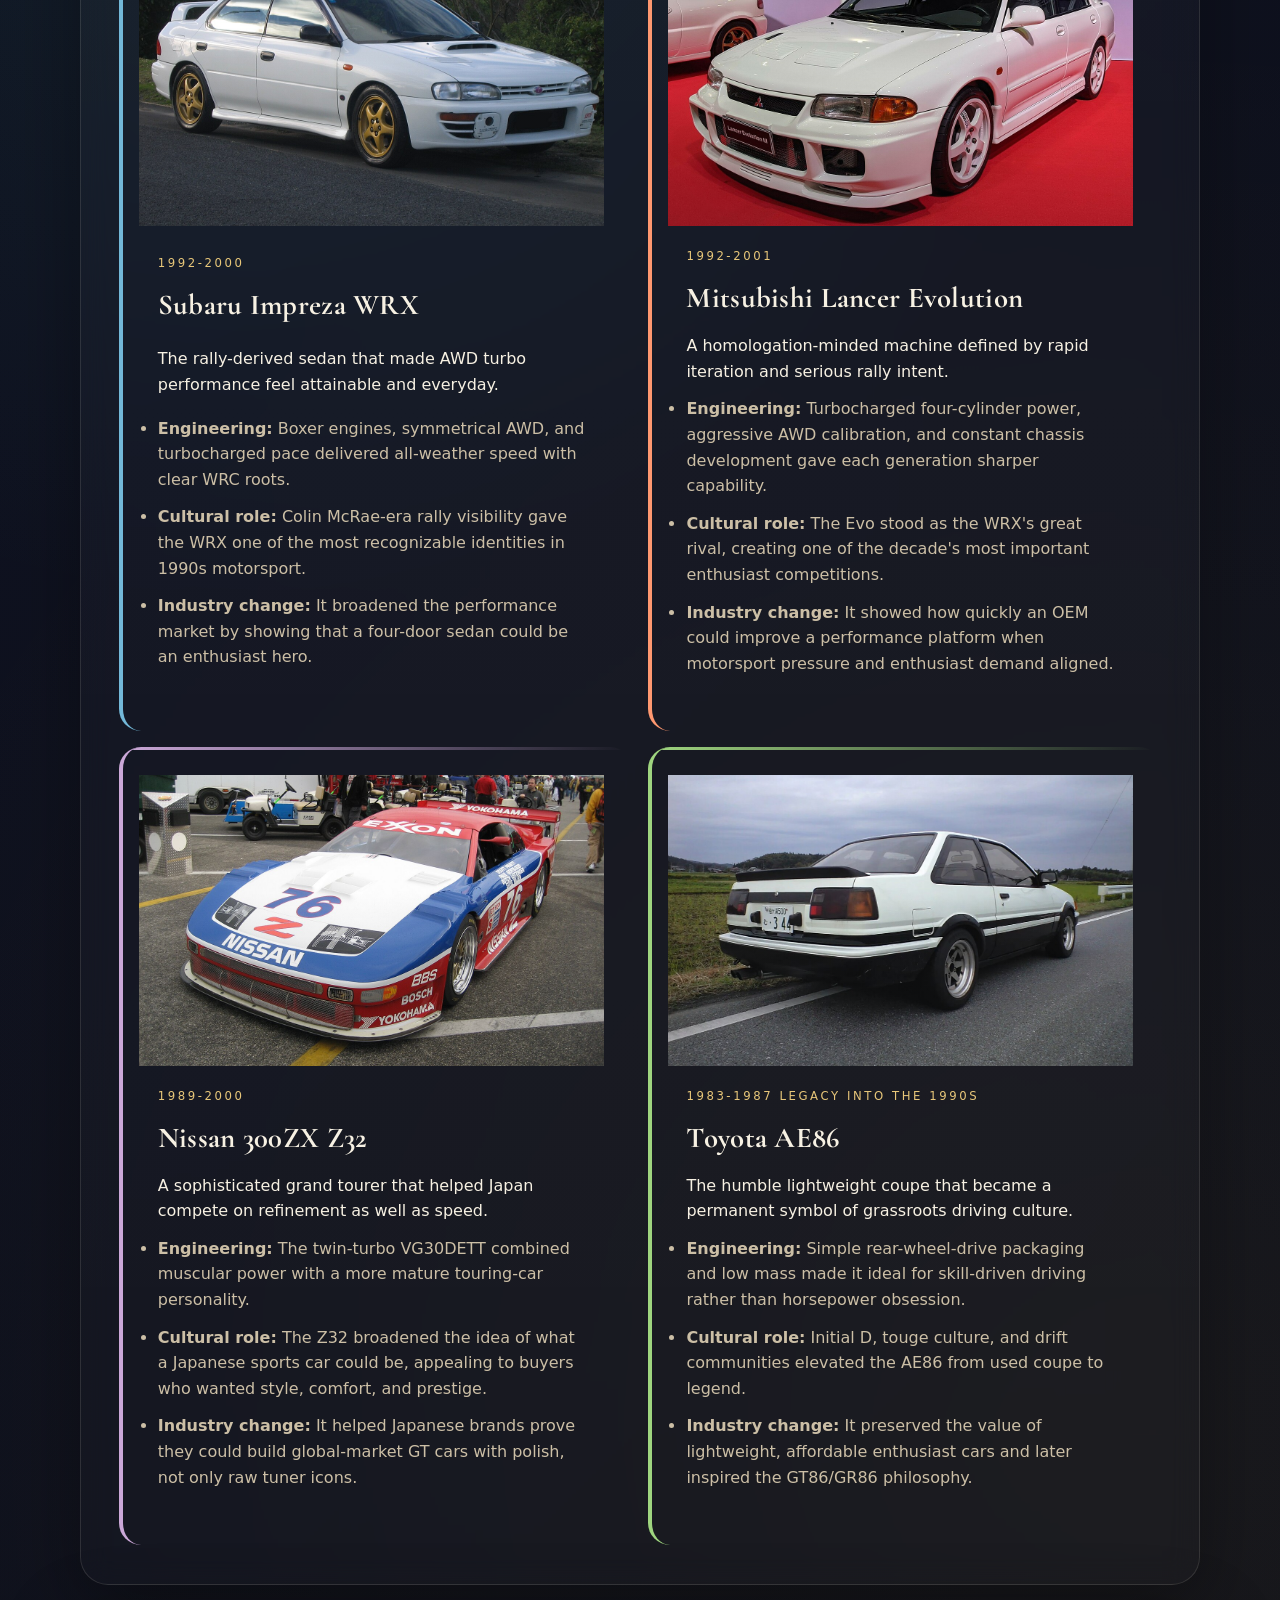
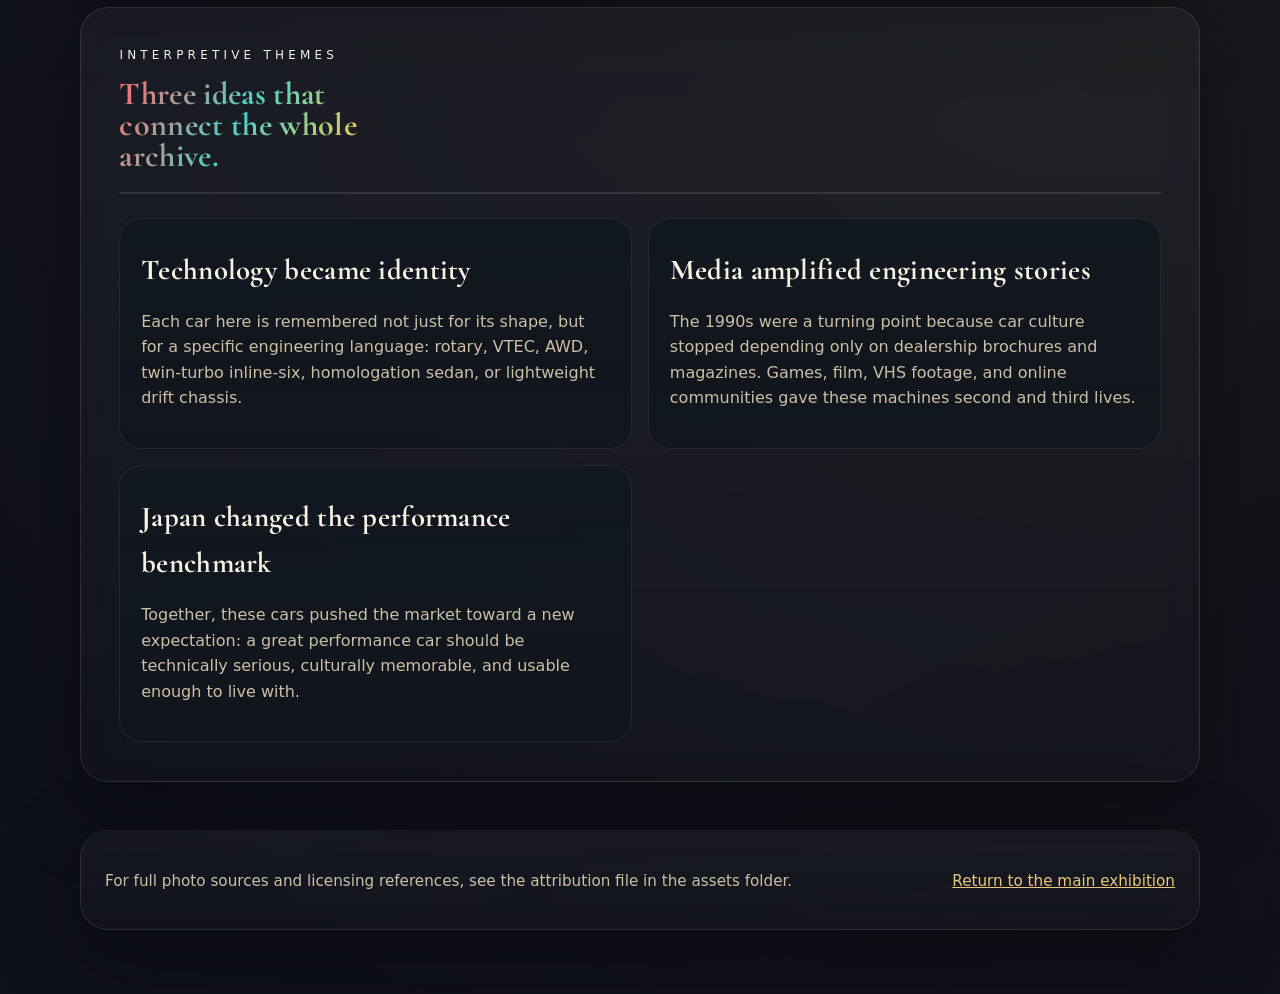
==== commit 8ff77f4e: "Redesign JDM museum site" ====
--- a/gallery.html
+++ b/gallery.html
@@ -4,232 +4,211 @@
   <meta charset="UTF-8">
   <meta name="viewport" content="width=device-width, initial-scale=1.0">
   <title>Artifact Archive | 90s JDM Museum</title>
-  <meta name="description" content="Detailed artifact pages for iconic 1990s JDM sports cars, including the Toyota Supra, Nissan Skyline GT-R, Mazda RX-7, and Honda NSX.">
+  <meta name="description" content="A detailed museum archive of the 1990s JDM cars that changed tuning culture, motorsport, and performance engineering.">
+  <link rel="preconnect" href="https://fonts.googleapis.com">
+  <link rel="preconnect" href="https://fonts.gstatic.com" crossorigin>
+  <link href="https://fonts.googleapis.com/css2?family=Cormorant+Garamond:wght@500;600;700&family=Space+Grotesk:wght@400;500;700&display=swap" rel="stylesheet">
   <link rel="stylesheet" href="styles.css">
 </head>
 <body>
+  <div class="ambient ambient-one"></div>
+  <div class="ambient ambient-two"></div>
+
   <div class="page-shell">
-    <header class="site-header">
-      <div>
-        <p class="eyebrow">Artifact archive</p>
-        <h1>90s JDM Museum</h1>
-        <p class="hero-copy">A curator-led archive showcasing the vital cars, stories, and engineering breakthroughs that made the 90s JDM era unforgettable.</p>
-      </div>
-      <nav>
+    <header class="site-header reveal">
+      <a class="brand-mark" href="index.html">
+        <span class="brand-kicker">Artifact archive</span>
+        <span class="brand-title">90s JDM Museum</span>
+      </a>
+      <nav class="site-nav" aria-label="Primary navigation">
         <a href="index.html">Home</a>
-        <a href="gallery.html">Artifacts</a>
-        <a href="index.html#timeline">Timeline</a>
-        <a href="index.html#process">Process</a>
+        <a href="gallery.html">Archive</a>
+        <a href="#artifact-list">Cars</a>
+        <a href="#framework">Themes</a>
       </nav>
     </header>
 
-    <section class="hero-panel reveal">
-      <div class="hero-copy-panel">
-        <span class="label">Artifact Gallery</span>
-        <h2>Explore each icon as a museum artifact with engineering, culture, and legacy descriptions.</h2>
-        <p>These curated entries are arranged like exhibition placards, designed to help both car enthusiasts and general visitors understand why 90s JDM sports cars still matter.</p>
-      </div>
-      <div class="hero-meta">
-        <div class="meta-card">
-          <strong>Artifact focus</strong>
-          <p>Each car is shown as a milestone in performance, design, and cultural influence.</p>
-        </div>
-        <div class="meta-card">
-          <strong>Curator notes</strong>
-          <p>Short museum captions explain significance, context, and modern relevance.</p>
-        </div>
-      </div>
-    </section>
-
-    <section class="section-block reveal" id="artifact-list">
-      <div class="section-heading">
-        <span class="label">Exhibit plaques</span>
-        <h2>Four defining JDM artifacts from the 1990s.</h2>
-      </div>
-      <div class="artifact-grid">
-        <article id="supra" class="artifact-card reveal accent-supra">
-          <a class="lightbox-trigger" href="assets/supra_1995.jpg" data-credit="See assets/attributions.md for source" data-alt="Toyota Supra Mk4 (1995)">
-            <img class="artifact-image" src="assets/supra_1995.jpg" alt="Toyota Supra Mk4 (1995)">
-          </a>
-          <p class="img-credit">Photo: <a href="https://en.wikipedia.org/wiki/File:The_interior_of_Toyota_Supra_RZ_mid-year_1995.jpg" target="_blank" rel="noopener">Wikimedia Commons</a></p>
-          <div class="artifact-card-header">
-            <span>1995</span>
-            <h3>Toyota Supra Mk4 (1995)</h3>
+    <main>
+      <section class="hero archive-hero reveal">
+        <div class="hero-copy">
+          <p class="eyebrow">Archive catalog</p>
+          <h1>Eight vehicles that explain why the JDM 1990s remain one of the most studied periods in enthusiast history.</h1>
+          <p class="hero-text">Each artifact below is presented with engineering notes, cultural context, and a short explanation of how it influenced the wider auto industry. The point is not just to admire the cars, but to understand what each one contributed to the global performance conversation.</p>
+        </div>
+        <aside class="hero-panel compact-panel">
+          <div class="panel-stat">
+            <span class="stat-label">Archive method</span>
+            <strong>Engineering + culture + market impact</strong>
+            <p>Every entry is written like an exhibit label with technical and historical framing.</p>
           </div>
-          <p class="artifact-tagline">A twin-turbo legend that defined 90s performance with power, styling, and pop culture fame.</p>
-          <ul>
-            <li><strong>Engineering</strong>: 3.0L 2JZ-GTE inline-six, twin-turbo, rear-wheel drive. Legendary for turbo scalability and tuning ceiling—owners achieved 500+ hp with bolt-ons.</li>
-            <li><strong>Racing heritage</strong>: Toyota's touring car programs validated the basic engine platform; the 2JZ became trusted by racers and tuners worldwide.</li>
-            <li><strong>Media immortality</strong>: The orange Supra in <em>Fast &amp; Furious</em> (2001) cemented it as a global icon, making it instantly recognizable to non-car people.</li>
-            <li><strong>Industry legacy</strong>: Proved that Japanese manufacturing could challenge Porsche and Ferrari in the collector market.</li>
-          </ul>
-          <p class="artifact-note">The Supra represents the zenith of 90s JDM tuning culture: a factory-fast platform that rewarded skill and investment, and that remains highly sought decades later.</p>
-        </article>
-
-        <article class="artifact-card reveal accent-skyline">
-          <a class="lightbox-trigger" href="assets/skyline.jpg" data-credit="See assets/attributions.md for source" data-alt="Nissan Skyline GT-R R34">
-            <img class="artifact-image" src="assets/skyline.jpg" alt="Nissan Skyline GT-R R34">
-          </a>
-          <p class="img-credit">Photo: <a href="https://en.wikipedia.org/wiki/File:Nissan_Skyline_GT-R_R34_V_Spec_II.jpg" target="_blank" rel="noopener">Wikimedia Commons</a></p>
-          <div class="artifact-card-header">
-            <span>1999</span>
-            <h3>Nissan Skyline GT-R R34</h3>
-          </div>
-          <p class="artifact-tagline">A technological showcase with ATTESA E-TS AWD, an RB26DETT engine, and a futuristic cockpit focus.</p>
-          <ul>
-            <li><strong>Engineering</strong>: Advanced all-wheel-drive with active torque vectoring, RB26DETT twin-turbo producing 276 hp (Japan) with limitless tunability. Electronic supension and active differentials set new benchmarks.</li>
-            <li><strong>Racing pedigree</strong>: Descended from Group A touring car champions; the ATTESA E-TS system proved its worth in international competition before appearing in road cars.</li>
-            <li><strong>Gaming legacy</strong>: The R34 stars in <em>Gran Turismo</em> and <em>Need for Speed</em>, becoming the car that launched a generation's passion for Japanese performance.</li>
-            <li><strong>Industry milestone</strong>: Demonstrated that Japanese electronics and AWD systems could rival European sophistication, shifting global perceptions of reliability and tech.</li>
-          </ul>
-          <p class="artifact-note">The R34 is engineering as statement: every system optimized, every component purposeful, every detail debated by engineers who refused compromise.</p>
-        </article>
-
-        <article class="artifact-card reveal accent-rx7">
-          <a class="lightbox-trigger" href="assets/rx7.jpg" data-credit="See assets/attributions.md for source" data-alt="Mazda RX-7 FD">
-            <img class="artifact-image" src="assets/rx7.jpg" alt="Mazda RX-7 FD">
-          </a>
-          <p class="img-credit">Photo: <a href="https://en.wikipedia.org/wiki/File:Mazda_RX-7_SPIRIT_R_Type_A_(GF-FD3S)_(10).jpg" target="_blank" rel="noopener">Wikimedia Commons</a></p>
-          <div class="artifact-card-header">
-            <span>1995</span>
-            <h3>Mazda RX-7 FD</h3>
-          </div>
-          <p class="artifact-tagline">A lightweight, balanced driving machine centered around a rotary engine and sculpted aerodynamic form.</p>
-          <ul>
-            <li><strong>Engineering</strong>: 1.3L twin-rotor rotary, sequential twin-turbos, near-perfect 50/50 weight balance, and aerodynamic sophistication that influenced modern supercar design.</li>
-            <li><strong>Mazda's gamble</strong>: A brave commitment to unconventional rotary engineers when others opted for conventional powerplants. Proved that engineering courage could deliver both power and elegance.</li>
-            <li><strong>Handling benchmark</strong>: Celebrated in automotive journalism as the handling car's handling car, influencing how critics and engineers think about chassis balance and responsiveness.</li>
-            <li><strong>Cultural mystique</strong>: A true enthusiast's car—revered by designers and engineers for its proportions and mechanical honesty. Less mainstream than the Supra, but equally respected.</li>
-          </ul>
-          <p class="artifact-note">The RX-7 embodies the philosophy that performance need not be loud, and that engineering integrity can create lasting legend without blockbuster media attention.</p>
-        </article>
-
-        <article class="artifact-card reveal accent-nsx">
-          <a class="lightbox-trigger" href="assets/nsx.jpg" data-credit="See assets/attributions.md for source" data-alt="Honda NSX">
-            <img class="artifact-image" src="assets/nsx.jpg" alt="Honda NSX">
-          </a>
-          <p class="img-credit">Photo: <a href="https://en.wikipedia.org/wiki/File:AcuraNSX-05-cropped.jpg" target="_blank" rel="noopener">Wikimedia Commons</a></p>
-          <div class="artifact-card-header">
-            <span>1991</span>
-            <h3>Honda NSX</h3>
-          </div>
-          <p class="artifact-tagline">A supercar built for everyday use, blending race-derived technology with Japanese reliability.</p>
-          <ul>
-            <li><strong>Engineering</strong>: Lightweight aluminum monocoque, mid-mounted V6 with F1-derived VTEC variable valve timing, titanium connecting rods, and unmatched visibility. A race car tuned for civilized living.</li>
-            <li><strong>Honda heritage</strong>: F1 expertise translated into road car form: precision, efficiency, and the relentless pursuit of the perfect power delivery curve.</li>
-            <li><strong>Industry revolution</strong>: Proved that Japanese makers could build exotic sports cars that Ferrari and Porsche owners respected. Changed expectations about Japanese engineering globally.</li>
-            <li><strong>Lasting influence</strong>: The NSX's design language and engineering philosophy influenced supercar thinking for decades—simplicity, reliability, and driving purity over excess.</li>
-          </ul>
-          <p class="artifact-note">The NSX stands as proof that greatness lies not in raw power, but in the marriage of engineering integrity, reliability, and the pure joy of precise, responsive driving.</p>
-        </article>
-
-        <article id="subaru" class="artifact-card reveal accent-impreza">
-          <a class="lightbox-trigger" href="assets/subaru_wrx.jpg" data-credit="See assets/attributions.md for source" data-alt="Subaru Impreza WRX">
-            <img class="artifact-image" src="assets/subaru_wrx.jpg" alt="Subaru Impreza WRX">
-          </a>
-          <p class="img-credit">Photo: <a href="https://en.wikipedia.org/wiki/File:Subaru_Impreza_WRX_STi.jpg" target="_blank" rel="noopener">Wikimedia Commons</a></p>
-          <div class="artifact-card-header">
-            <span>1994</span>
-            <h3>Subaru Impreza WRX</h3>
-          </div>
-          <p class="artifact-tagline">A rally-bred powerhouse that popularized AWD and turbocharging for everyday drivers.</p>
-          <ul>
-            <li><strong>Engineering</strong>: Symmetrical all-wheel-drive boxer engine, turbocharger, and rally-proven driveline. The WRX made AWD accessible to non-luxury buyers.</li>
-            <li><strong>Rally dominance</strong>: Subaru's World Rally Championship campaigns (1995–1997) with drivers like Colin McRae and Richard Burns delivered victories that justified the technology investment in road cars.</li>
-            <li><strong>Gaming icon</strong>: Featured prominently in <em>Gran Turismo</em> and rally games, introducing millions to symmetrical AWD and turbocharged performance as attainable rather than exotic.</li>
-            <li><strong>Market impact</strong>: Changed how enthusiasts perceived AWD—no longer just for luxury sedans, but for accessible, everyday performance. Subaru built a brand identity around this technology.</li>
-          </ul>
-          <p class="artifact-note">The Impreza WRX democratized rally-derived technology, showing that serious performance need not come only from supercars or sports editions.</p>
-        </article>
-
-        <article id="evo" class="artifact-card reveal accent-evo">
-          <a class="lightbox-trigger" href="assets/evo_fix.jpg" data-credit="See assets/attributions.md for source" data-alt="Mitsubishi Lancer Evolution">
-            <img class="artifact-image" src="assets/evo_fix.jpg" alt="Mitsubishi Lancer Evolution">
-          </a>
-          <p class="img-credit">Photo: <a href="https://en.wikipedia.org/wiki/File:Mitsubishi_Lancer_Evolution.jpg" target="_blank" rel="noopener">Wikimedia Commons</a></p>
-          <div class="artifact-card-header">
-            <span>1996</span>
-            <h3>Mitsubishi Lancer Evolution</h3>
-          </div>
-          <p class="artifact-tagline">A focused homologation machine emphasizing rapid iteration, turbo response, and AWD refinement.</p>
-          <ul>
-            <li><strong>Engineering</strong>: Turbocharged four-cylinder, electronically-controlled AWD with active differentials, aggressive tuning capability. Each generation (II–VII) saw measurable improvements in 12-month cycles.</li>
-            <li><strong>Rally warfare</strong>: Mitsubishi's WRC campaigns delivered fierce competition against Subaru, driving continuous innovation in both manufacturers' platforms. The Evo proved Japanese engineering could innovate as fast as competition demanded.</li>
-            <li><strong>Tuning legend</strong>: The Evo became synonymous with precise AWD tuning and predictable power delivery. Modified Evos dominate grassroots racing and time attack events globally.</li>
-            <li><strong>Industry significance</strong>: Demonstrated that disciplined, rapid iteration could keep a basic platform competitive for a decade, influencing how OEMs approach model updates and customer engagement.</li>
-          </ul>
-          <p class="artifact-note">The Evolution series embodied relentless improvement: each generation learned from competition, and each buyer got better engineering than the previous owner.</p>
-        </article>
-
-        <article id="300zx" class="artifact-card reveal accent-300zx">
-          <a class="lightbox-trigger" href="assets/300zx.jpg" data-credit="See assets/attributions.md for source" data-alt="Nissan 300ZX Z32">
-            <img class="artifact-image" src="assets/300zx.jpg" alt="Nissan 300ZX Z32">
-          </a>
-          <p class="img-credit">Photo: <a href="https://en.wikipedia.org/wiki/File:Nissan_300ZX_Z32.jpg" target="_blank" rel="noopener">Wikimedia Commons</a></p>
-          <div class="artifact-card-header">
-            <span>1990</span>
-            <h3>Nissan 300ZX (Z32)</h3>
-          </div>
-          <p class="artifact-tagline">A grand tourer proving Japanese makers could build mature, powerful sports cars for global markets.</p>
-          <ul>
-            <li><strong>Engineering</strong>: V6 twin-turbo (300ZX-TT), advanced electronics, targa roof, comfortable long-distance touring. Nissan's attempt to capture both performance and luxury.</li>
-            <li><strong>Market positioning</strong>: Bridged affordable sports cars (Supra, RX-7) and exotic imports (Porsche, Ferrari). Showed Japanese engineering could deliver prestige and performance equally.</li>
-            <li><strong>Driver experience</strong>: Celebrated for visibility, ergonomics, and confidence-inspiring handling. A sports car that didn't demand constant attention, suited to varied conditions.</li>
-            <li><strong>Global influence</strong>: Proved Japanese makers could compete in the grand tourer category, influencing how later manufacturers approached performance car packaging.</li>
-          </ul>
-          <p class="artifact-note">The 300ZX proves greatness takes many forms: not all legends need 500 hp or racetrack focus. Some prove worth through mature, capable, and reliable performance.</p>
-        </article>
-
-        <article id="ae86" class="artifact-card reveal accent-ae86">
-          <a class="lightbox-trigger" href="assets/ae86.jpg" data-credit="See assets/attributions.md for source" data-alt="Toyota AE86">
-            <img class="artifact-image" src="assets/ae86.jpg" alt="Toyota AE86">
-          </a>
-          <p class="img-credit">Photo: <a href="https://en.wikipedia.org/wiki/File:Toyota_AE86.jpg" target="_blank" rel="noopener">Wikimedia Commons</a></p>
-          <div class="artifact-card-header">
-            <span>1986</span>
-            <h3>Toyota AE86</h3>
-          </div>
-          <p class="artifact-tagline">An affordable, lightweight coupe that became a drifting legend and grassroots automotive hero.</p>
-          <ul>
-            <li><strong>Engineering</strong>: Lightweight chassis, responsive naturally-aspirated 4A-GE four-cylinder, rear-wheel-drive simplicity. Proof that performance comes from driver skill and chassis geometry.</li>
-            <li><strong>Drift culture</strong>: Central to Japanese mountain pass drifting and organized events. Its medium power and willing chassis made it perfect for learning drifting technique. Drivers made it a cult machine.</li>
-            <li><strong><em>Initial D</em> phenomenon</strong>: The manga and anime immortalized the AE86, inspiring a generation to buy 86s and modified clones. This cultural impact rivals any film appearance.</li>
-            <li><strong>Enduring legacy</strong>: Inspired Toyota's modern 86/BRZ platform decades later, a direct homage to the original's philosophy of affordable, accessible performance.</li>
-          </ul>
-          <p class="artifact-note">The AE86 exemplifies that legend is born from pure driving joy, not from luxury or flagship status—a lesson as relevant today as in the 1990s.</p>
-        </article>
-      </div>
-    </section>
-
-    <section class="section-block reveal" id="curator-insight">
-      <div class="section-heading">
-        <span class="label">Curator insight</span>
-        <h2>How a museum curator would display these cars.</h2>
-      </div>
-      <div class="insight-grid">
-        <article>
-          <h3>Artifact labeling</h3>
-          <p>Each entry uses concise labels, a date, and a summary that connects technical achievement to cultural meaning.</p>
-        </article>
-        <article>
-          <h3>Comparative context</h3>
-          <p>Grouping the Supra, Skyline, RX-7, and NSX shows the competitive landscape of JDM innovation.</p>
-        </article>
-        <article>
-          <h3>Visitor guidance</h3>
-          <p>The gallery supports both car fans and newcomers by explaining why each model matters beyond its horsepower.</p>
-        </article>
-        <article>
-          <h3>Exhibition narrative</h3>
-          <p>These artifacts are displayed as interconnected milestones in a shared story of performance, design, and global influence.</p>
-        </article>
-      </div>
-    </section>
+        </aside>
+      </section>
+
+      <section class="section-grid reveal" id="artifact-list">
+        <div class="section-heading">
+          <p class="eyebrow">Artifact list</p>
+          <h2>The complete exhibition catalog.</h2>
+        </div>
+
+        <div class="artifact-grid">
+          <article class="artifact-card accent-supra" id="supra">
+            <a class="lightbox-trigger media-frame" href="assets/supra_1995.jpg" data-credit="Photo source listed in assets/attributions.md" data-alt="Toyota Supra A80">
+              <img src="assets/supra_1995.jpg" alt="Toyota Supra A80">
+            </a>
+            <div class="artifact-header">
+              <span>1993-2002</span>
+              <h3>Toyota Supra A80</h3>
+            </div>
+            <p class="artifact-tagline">The tuning icon that made durability part of the performance myth.</p>
+            <ul class="artifact-points">
+              <li><strong>Engineering:</strong> The 3.0L 2JZ-GTE inline-six paired strong internals with sequential turbocharging and became famous for tolerating major power increases.</li>
+              <li><strong>Cultural role:</strong> It moved from enthusiast respect to mainstream celebrity through film, internet builds, and drag-racing culture.</li>
+              <li><strong>Industry change:</strong> It helped normalize the idea that buyers should evaluate an engine for both stock performance and modification potential.</li>
+            </ul>
+          </article>
+
+          <article class="artifact-card accent-skyline" id="skyline">
+            <a class="lightbox-trigger media-frame" href="assets/skyline.jpg" data-credit="Photo source listed in assets/attributions.md" data-alt="Nissan Skyline GT-R R34">
+              <img src="assets/skyline.jpg" alt="Nissan Skyline GT-R R34">
+            </a>
+            <div class="artifact-header">
+              <span>1999-2002</span>
+              <h3>Nissan Skyline GT-R R34</h3>
+            </div>
+            <p class="artifact-tagline">A road car that felt engineered around systems thinking rather than brute force.</p>
+            <ul class="artifact-points">
+              <li><strong>Engineering:</strong> RB26DETT power, ATTESA E-TS AWD, Super-HICAS rear steering, and a data-rich driver interface made it feel unusually advanced.</li>
+              <li><strong>Cultural role:</strong> Games and import restrictions gave the R34 an aura of rarity and technical mystique, especially outside Japan.</li>
+              <li><strong>Industry change:</strong> It strengthened the prestige of electronically managed traction and the idea of the performance car as a software-assisted machine.</li>
+            </ul>
+          </article>
+
+          <article class="artifact-card accent-rx7" id="rx7">
+            <a class="lightbox-trigger media-frame" href="assets/rx7.jpg" data-credit="Photo source listed in assets/attributions.md" data-alt="Mazda RX-7 FD">
+              <img src="assets/rx7.jpg" alt="Mazda RX-7 FD">
+            </a>
+            <div class="artifact-header">
+              <span>1992-2002</span>
+              <h3>Mazda RX-7 FD</h3>
+            </div>
+            <p class="artifact-tagline">A precision instrument built around low weight, elegant proportions, and rotary character.</p>
+            <ul class="artifact-points">
+              <li><strong>Engineering:</strong> The 13B-REW twin-rotor engine, sequential turbos, and lightweight chassis created a uniquely responsive sports car.</li>
+              <li><strong>Cultural role:</strong> Designers, tuners, and magazine editors treated the RX-7 as one of the most beautiful and uncompromising Japanese performance cars ever built.</li>
+              <li><strong>Industry change:</strong> It kept lightweight efficiency and emotional design in the discussion while others chased heavier, more complex performance formulas.</li>
+            </ul>
+          </article>
+
+          <article class="artifact-card accent-nsx" id="nsx">
+            <a class="lightbox-trigger media-frame" href="assets/nsx.jpg" data-credit="Photo source listed in assets/attributions.md" data-alt="Honda NSX">
+              <img src="assets/nsx.jpg" alt="Honda NSX">
+            </a>
+            <div class="artifact-header">
+              <span>1990-2005</span>
+              <h3>Honda NSX</h3>
+            </div>
+            <p class="artifact-tagline">The supercar that argued refinement and usability could coexist with exotic engineering.</p>
+            <ul class="artifact-points">
+              <li><strong>Engineering:</strong> An aluminum body, mid-engine layout, titanium components, and VTEC made the NSX a serious technical statement.</li>
+              <li><strong>Cultural role:</strong> It earned credibility through its association with Ayrton Senna, Honda motorsport, and the discipline of Japanese engineering culture.</li>
+              <li><strong>Industry change:</strong> It forced rivals to respond to a car that felt exotic without being temperamental, changing expectations for supercar livability.</li>
+            </ul>
+          </article>
+
+          <article class="artifact-card accent-impreza" id="subaru">
+            <a class="lightbox-trigger media-frame" href="assets/subaru_wrx.jpg" data-credit="Photo source listed in assets/attributions.md" data-alt="Subaru Impreza WRX">
+              <img src="assets/subaru_wrx.jpg" alt="Subaru Impreza WRX">
+            </a>
+            <div class="artifact-header">
+              <span>1992-2000</span>
+              <h3>Subaru Impreza WRX</h3>
+            </div>
+            <p class="artifact-tagline">The rally-derived sedan that made AWD turbo performance feel attainable and everyday.</p>
+            <ul class="artifact-points">
+              <li><strong>Engineering:</strong> Boxer engines, symmetrical AWD, and turbocharged pace delivered all-weather speed with clear WRC roots.</li>
+              <li><strong>Cultural role:</strong> Colin McRae-era rally visibility gave the WRX one of the most recognizable identities in 1990s motorsport.</li>
+              <li><strong>Industry change:</strong> It broadened the performance market by showing that a four-door sedan could be an enthusiast hero.</li>
+            </ul>
+          </article>
+
+          <article class="artifact-card accent-evo" id="evo">
+            <a class="lightbox-trigger media-frame" href="assets/evo_fix.jpg" data-credit="Photo source listed in assets/attributions.md" data-alt="Mitsubishi Lancer Evolution">
+              <img src="assets/evo_fix.jpg" alt="Mitsubishi Lancer Evolution">
+            </a>
+            <div class="artifact-header">
+              <span>1992-2001</span>
+              <h3>Mitsubishi Lancer Evolution</h3>
+            </div>
+            <p class="artifact-tagline">A homologation-minded machine defined by rapid iteration and serious rally intent.</p>
+            <ul class="artifact-points">
+              <li><strong>Engineering:</strong> Turbocharged four-cylinder power, aggressive AWD calibration, and constant chassis development gave each generation sharper capability.</li>
+              <li><strong>Cultural role:</strong> The Evo stood as the WRX's great rival, creating one of the decade's most important enthusiast competitions.</li>
+              <li><strong>Industry change:</strong> It showed how quickly an OEM could improve a performance platform when motorsport pressure and enthusiast demand aligned.</li>
+            </ul>
+          </article>
+
+          <article class="artifact-card accent-300zx" id="300zx">
+            <a class="lightbox-trigger media-frame" href="assets/300zx.jpg" data-credit="Photo source listed in assets/attributions.md" data-alt="Nissan 300ZX Z32">
+              <img src="assets/300zx.jpg" alt="Nissan 300ZX Z32">
+            </a>
+            <div class="artifact-header">
+              <span>1989-2000</span>
+              <h3>Nissan 300ZX Z32</h3>
+            </div>
+            <p class="artifact-tagline">A sophisticated grand tourer that helped Japan compete on refinement as well as speed.</p>
+            <ul class="artifact-points">
+              <li><strong>Engineering:</strong> The twin-turbo VG30DETT combined muscular power with a more mature touring-car personality.</li>
+              <li><strong>Cultural role:</strong> The Z32 broadened the idea of what a Japanese sports car could be, appealing to buyers who wanted style, comfort, and prestige.</li>
+              <li><strong>Industry change:</strong> It helped Japanese brands prove they could build global-market GT cars with polish, not only raw tuner icons.</li>
+            </ul>
+          </article>
+
+          <article class="artifact-card accent-ae86" id="ae86">
+            <a class="lightbox-trigger media-frame" href="assets/ae86.jpg" data-credit="Photo source listed in assets/attributions.md" data-alt="Toyota AE86">
+              <img src="assets/ae86.jpg" alt="Toyota AE86">
+            </a>
+            <div class="artifact-header">
+              <span>1983-1987 legacy into the 1990s</span>
+              <h3>Toyota AE86</h3>
+            </div>
+            <p class="artifact-tagline">The humble lightweight coupe that became a permanent symbol of grassroots driving culture.</p>
+            <ul class="artifact-points">
+              <li><strong>Engineering:</strong> Simple rear-wheel-drive packaging and low mass made it ideal for skill-driven driving rather than horsepower obsession.</li>
+              <li><strong>Cultural role:</strong> Initial D, touge culture, and drift communities elevated the AE86 from used coupe to legend.</li>
+              <li><strong>Industry change:</strong> It preserved the value of lightweight, affordable enthusiast cars and later inspired the GT86/GR86 philosophy.</li>
+            </ul>
+          </article>
+        </div>
+      </section>
+
+      <section class="section-grid reveal" id="framework">
+        <div class="section-heading">
+          <p class="eyebrow">Interpretive themes</p>
+          <h2>Three ideas that connect the whole archive.</h2>
+        </div>
+        <div class="impact-grid">
+          <article class="impact-card">
+            <h3>Technology became identity</h3>
+            <p>Each car here is remembered not just for its shape, but for a specific engineering language: rotary, VTEC, AWD, twin-turbo inline-six, homologation sedan, or lightweight drift chassis.</p>
+          </article>
+          <article class="impact-card">
+            <h3>Media amplified engineering stories</h3>
+            <p>The 1990s were a turning point because car culture stopped depending only on dealership brochures and magazines. Games, film, VHS footage, and online communities gave these machines second and third lives.</p>
+          </article>
+          <article class="impact-card">
+            <h3>Japan changed the performance benchmark</h3>
+            <p>Together, these cars pushed the market toward a new expectation: a great performance car should be technically serious, culturally memorable, and usable enough to live with.</p>
+          </article>
+        </div>
+      </section>
+    </main>
 
     <footer class="site-footer reveal">
-      <p>Artifact archive for the 90s JDM Museum. This page supports the main exhibit with deeper curator details.</p>
-      <p><a href="index.html">Return to home</a></p>
+      <p>For full photo sources and licensing references, see the attribution file in the assets folder.</p>
+      <p><a href="index.html">Return to the main exhibition</a></p>
     </footer>
+  </div>
+
   <script src="scripts.js" defer></script>
 </body>
-</html>
+</html>
--- a/styles.css
+++ b/styles.css
@@ -1,10 +1,617 @@
-:import url('https://fonts.googleapis.com/css2?family=Inter:wght@400;600;700;900&display=swap');
+@import url('https://fonts.googleapis.com/css2?family=Cormorant+Garamond:wght@500;600;700&family=Space+Grotesk:wght@400;500;700&display=swap');
 
 :root {
   color-scheme: dark;
-  --bg: #0f1115;
-  --surface: #15191f;
-  --surface-2: #1f242c;
+  --bg: #0f1720;
+  --bg-soft: #17212b;
+  --panel: rgba(18, 24, 32, 0.82);
+  --panel-strong: rgba(20, 28, 37, 0.94);
+  --line: rgba(236, 229, 213, 0.12);
+  --text: #f7f1e3;
+  --muted: #ccbfa6;
+  --accent: #d96b3b;
+  --accent-2: #9db8ac;
+  --accent-3: #e8c77a;
+  --shadow: 0 24px 80px rgba(0, 0, 0, 0.34);
+  --radius-xl: 28px;
+  --radius-lg: 22px;
+  --radius-md: 16px;
+  --content-width: min(1180px, calc(100% - 2rem));
+  --accent-supra: #ed7f59;
+  --accent-skyline: #6dc5c1;
+  --accent-rx7: #efc96e;
+  --accent-nsx: #9ab3ff;
+  --accent-impreza: #73b8d8;
+  --accent-evo: #ff9870;
+  --accent-300zx: #cba8d8;
+  --accent-ae86: #9fd57f;
+}
+
+* {
+  box-sizing: border-box;
+}
+
+html {
+  scroll-behavior: smooth;
+}
+
+body {
+  margin: 0;
+  min-height: 100%;
+  background:
+    radial-gradient(circle at top left, rgba(217, 107, 59, 0.22), transparent 28%),
+    radial-gradient(circle at 85% 18%, rgba(157, 184, 172, 0.18), transparent 26%),
+    linear-gradient(145deg, #0b1118 0%, #121b24 52%, #0c131b 100%);
+  color: var(--text);
+  font-family: 'Space Grotesk', sans-serif;
+  line-height: 1.6;
+  overflow-x: hidden;
+}
+
+img {
+  max-width: 100%;
+  display: block;
+}
+
+a {
+  color: inherit;
+}
+
+.ambient {
+  position: fixed;
+  inset: auto;
+  width: 28rem;
+  height: 28rem;
+  border-radius: 999px;
+  filter: blur(28px);
+  opacity: 0.18;
+  pointer-events: none;
+  z-index: 0;
+}
+
+.ambient-one {
+  top: -8rem;
+  right: -5rem;
+  background: #d96b3b;
+}
+
+.ambient-two {
+  bottom: -10rem;
+  left: -8rem;
+  background: #7fb3a0;
+}
+
+.page-shell {
+  position: relative;
+  z-index: 1;
+  width: var(--content-width);
+  margin: 0 auto;
+  padding: 1.25rem 0 4rem;
+}
+
+.site-header {
+  display: flex;
+  align-items: center;
+  justify-content: space-between;
+  gap: 1rem;
+  padding: 1rem 0 1.5rem;
+}
+
+.brand-mark {
+  display: inline-flex;
+  flex-direction: column;
+  gap: 0.2rem;
+  text-decoration: none;
+}
+
+.brand-kicker,
+.eyebrow,
+.stat-label,
+.feature-meta span,
+.artifact-header span,
+.timeline-year {
+  text-transform: uppercase;
+  letter-spacing: 0.22em;
+  font-size: 0.73rem;
+}
+
+.brand-kicker,
+.eyebrow,
+.stat-label {
+  color: var(--accent-3);
+}
+
+.brand-title {
+  font-family: 'Cormorant Garamond', serif;
+  font-size: 2rem;
+  font-weight: 700;
+  letter-spacing: 0.02em;
+}
+
+.site-nav {
+  display: flex;
+  align-items: center;
+  gap: 1rem;
+  flex-wrap: wrap;
+}
+
+.site-nav a {
+  text-decoration: none;
+  color: var(--muted);
+  padding-bottom: 0.25rem;
+  border-bottom: 1px solid transparent;
+  transition: color 180ms ease, border-color 180ms ease;
+}
+
+.site-nav a:hover,
+.site-nav a:focus-visible {
+  color: var(--text);
+  border-color: rgba(247, 241, 227, 0.35);
+}
+
+.hero,
+.section-grid,
+.site-footer {
+  background: linear-gradient(180deg, rgba(255, 255, 255, 0.04), rgba(255, 255, 255, 0.015));
+  border: 1px solid var(--line);
+  box-shadow: var(--shadow);
+  backdrop-filter: blur(14px);
+}
+
+.hero {
+  display: grid;
+  grid-template-columns: minmax(0, 1.45fr) minmax(280px, 0.8fr);
+  gap: 1.25rem;
+  border-radius: var(--radius-xl);
+  padding: clamp(1.6rem, 4vw, 3rem);
+}
+
+.archive-hero {
+  grid-template-columns: minmax(0, 1.5fr) minmax(240px, 0.7fr);
+}
+
+.hero-copy h1,
+.section-heading h2,
+.feature-body h3,
+.artifact-header h3,
+.essay-card h3,
+.impact-card h3,
+.timeline-item h3 {
+  font-family: 'Cormorant Garamond', serif;
+  letter-spacing: 0.01em;
+}
+
+.hero-copy h1 {
+  margin: 0.2rem 0 0;
+  font-size: clamp(3rem, 6vw, 5.35rem);
+  line-height: 0.94;
+  max-width: 10.5ch;
+}
+
+.hero-text {
+  max-width: 67ch;
+  font-size: 1.02rem;
+  color: var(--muted);
+  margin: 1.2rem 0 0;
+}
+
+.hero-actions {
+  display: flex;
+  flex-wrap: wrap;
+  gap: 1rem;
+  margin-top: 1.8rem;
+}
+
+.button-link,
+.text-link {
+  text-decoration: none;
+}
+
+.button-link {
+  display: inline-flex;
+  align-items: center;
+  justify-content: center;
+  min-height: 3.25rem;
+  padding: 0.85rem 1.35rem;
+  border-radius: 999px;
+  background: linear-gradient(135deg, var(--accent), #f1b66d);
+  color: #10151d;
+  font-weight: 700;
+  box-shadow: 0 12px 30px rgba(217, 107, 59, 0.32);
+  transition: transform 180ms ease, box-shadow 180ms ease;
+}
+
+.button-link:hover,
+.button-link:focus-visible {
+  transform: translateY(-2px);
+  box-shadow: 0 18px 38px rgba(217, 107, 59, 0.38);
+}
+
+.text-link {
+  display: inline-flex;
+  align-items: center;
+  color: var(--text);
+  font-weight: 500;
+  gap: 0.5rem;
+}
+
+.text-link::after {
+  content: '->';
+  color: var(--accent-3);
+}
+
+.hero-panel,
+.compact-panel {
+  display: grid;
+  gap: 1rem;
+}
+
+.panel-stat {
+  border-radius: var(--radius-lg);
+  padding: 1.25rem;
+  background: linear-gradient(180deg, rgba(16, 23, 31, 0.85), rgba(21, 29, 39, 0.94));
+  border: 1px solid rgba(247, 241, 227, 0.09);
+}
+
+.panel-stat strong {
+  display: block;
+  margin-top: 0.45rem;
+  font-size: 1.12rem;
+}
+
+.panel-stat p {
+  margin: 0.65rem 0 0;
+  color: var(--muted);
+}
+
+.section-grid {
+  border-radius: var(--radius-xl);
+  margin-top: 1.4rem;
+  padding: clamp(1.5rem, 3vw, 2.5rem);
+}
+
+.section-heading {
+  margin-bottom: 1.5rem;
+}
+
+.split-heading {
+  display: flex;
+  align-items: end;
+  justify-content: space-between;
+  gap: 1rem;
+}
+
+.section-heading h2 {
+  margin: 0.3rem 0 0;
+  font-size: clamp(2rem, 4vw, 3.2rem);
+  line-height: 0.98;
+  max-width: 16ch;
+}
+
+.essay-grid,
+.impact-grid,
+.feature-cards,
+.artifact-grid {
+  display: grid;
+  gap: 1rem;
+}
+
+.essay-grid,
+.impact-grid {
+  grid-template-columns: repeat(2, minmax(0, 1fr));
+}
+
+.essay-card,
+.impact-card,
+.feature-card,
+.artifact-card,
+.timeline-item,
+.source-callout {
+  border-radius: var(--radius-lg);
+  border: 1px solid rgba(247, 241, 227, 0.08);
+  background: linear-gradient(180deg, rgba(18, 24, 32, 0.92), rgba(17, 22, 29, 0.84));
+}
+
+.essay-card,
+.impact-card,
+.source-callout {
+  padding: 1.3rem;
+}
+
+.essay-card p,
+.impact-card p,
+.source-callout p,
+.timeline-item p,
+.feature-body p,
+.artifact-points,
+.site-footer p {
+  color: var(--muted);
+}
+
+.feature-cards {
+  grid-template-columns: repeat(2, minmax(0, 1fr));
+}
+
+.feature-card,
+.artifact-card {
+  overflow: hidden;
+  position: relative;
+}
+
+.feature-card::before,
+.artifact-card::before {
+  content: '';
+  position: absolute;
+  inset: 0 auto 0 0;
+  width: 4px;
+  background: var(--card-accent);
+}
+
+.media-frame {
+  display: block;
+  position: relative;
+  overflow: hidden;
+  aspect-ratio: 16 / 10;
+  cursor: zoom-in;
+}
+
+.media-frame::after {
+  content: '';
+  position: absolute;
+  inset: 0;
+  background: linear-gradient(180deg, transparent 40%, rgba(15, 23, 32, 0.16) 100%);
+}
+
+.media-frame img {
+  width: 100%;
+  height: 100%;
+  object-fit: cover;
+  transition: transform 320ms ease;
+}
+
+.feature-card:hover .media-frame img,
+.artifact-card:hover .media-frame img,
+.media-frame:focus-visible img {
+  transform: scale(1.04);
+}
+
+.feature-body,
+.artifact-card {
+  padding: 0;
+}
+
+.feature-body {
+  padding: 1.15rem 1.15rem 1.25rem;
+}
+
+.feature-meta {
+  display: flex;
+  justify-content: space-between;
+  gap: 0.75rem;
+  color: var(--accent-3);
+}
+
+.feature-body h3,
+.artifact-header h3,
+.essay-card h3,
+.impact-card h3,
+.timeline-item h3 {
+  margin: 0.45rem 0 0;
+  font-size: 1.8rem;
+}
+
+.feature-body p {
+  margin: 0.75rem 0 0;
+}
+
+.timeline-list {
+  display: grid;
+  gap: 0.9rem;
+}
+
+.timeline-item {
+  display: grid;
+  grid-template-columns: 140px minmax(0, 1fr);
+  gap: 1rem;
+  padding: 1.25rem;
+}
+
+.timeline-year {
+  display: inline-flex;
+  align-items: start;
+  color: var(--accent-3);
+}
+
+.timeline-item p {
+  margin: 0.45rem 0 0;
+}
+
+.artifact-grid {
+  grid-template-columns: repeat(2, minmax(0, 1fr));
+}
+
+.artifact-card {
+  display: grid;
+}
+
+.artifact-header,
+.artifact-card .artifact-tagline,
+.artifact-card .artifact-points {
+  padding-left: 1.15rem;
+  padding-right: 1.15rem;
+}
+
+.artifact-header {
+  padding-top: 1rem;
+}
+
+.artifact-header span {
+  color: var(--accent-3);
+}
+
+.artifact-tagline {
+  margin: 0.25rem 0 0;
+  color: var(--text);
+}
+
+.artifact-points {
+  margin: 0.9rem 0 1.25rem;
+  padding-bottom: 0.1rem;
+}
+
+.artifact-points li + li {
+  margin-top: 0.75rem;
+}
+
+.source-callout {
+  padding: 1.4rem;
+}
+
+.site-footer {
+  margin-top: 1.4rem;
+  border-radius: var(--radius-xl);
+  padding: 1.25rem 1.5rem;
+  display: flex;
+  align-items: center;
+  justify-content: space-between;
+  gap: 1rem;
+}
+
+.site-footer a {
+  color: var(--accent-3);
+}
+
+.accent-supra { --card-accent: var(--accent-supra); }
+.accent-skyline { --card-accent: var(--accent-skyline); }
+.accent-rx7 { --card-accent: var(--accent-rx7); }
+.accent-nsx { --card-accent: var(--accent-nsx); }
+.accent-impreza { --card-accent: var(--accent-impreza); }
+.accent-evo { --card-accent: var(--accent-evo); }
+.accent-300zx { --card-accent: var(--accent-300zx); }
+.accent-ae86 { --card-accent: var(--accent-ae86); }
+
+.reveal {
+  opacity: 0;
+  transform: translateY(18px);
+  transition: opacity 560ms cubic-bezier(.2, .9, .2, 1), transform 560ms cubic-bezier(.2, .9, .2, 1);
+}
+
+.reveal.active {
+  opacity: 1;
+  transform: translateY(0);
+}
+
+.lightbox {
+  position: fixed;
+  inset: 0;
+  display: none;
+  align-items: center;
+  justify-content: center;
+  flex-direction: column;
+  gap: 0.75rem;
+  background: rgba(5, 8, 11, 0.9);
+  z-index: 20;
+  padding: 2rem;
+}
+
+.lightbox.active {
+  display: flex;
+}
+
+.lb-image {
+  max-width: min(1100px, 92vw);
+  max-height: 80vh;
+  border-radius: 18px;
+  box-shadow: 0 25px 60px rgba(0, 0, 0, 0.5);
+}
+
+.lb-credit {
+  margin: 0;
+  color: var(--muted);
+}
+
+.lb-close {
+  position: absolute;
+  top: 1.15rem;
+  right: 1.15rem;
+  background: transparent;
+  color: var(--text);
+  border: 0;
+  font-size: 2rem;
+  cursor: pointer;
+}
+
+@media (max-width: 980px) {
+  .hero,
+  .archive-hero,
+  .essay-grid,
+  .impact-grid,
+  .feature-cards,
+  .artifact-grid {
+    grid-template-columns: 1fr;
+  }
+
+  .hero,
+  .archive-hero {
+    grid-template-columns: 1fr;
+  }
+
+  .site-footer {
+    display: grid;
+  }
+
+  .split-heading {
+    align-items: start;
+    flex-direction: column;
+  }
+}
+
+@media (max-width: 760px) {
+  .page-shell {
+    width: min(100% - 1rem, 1180px);
+  }
+
+  .site-header {
+    flex-direction: column;
+    align-items: start;
+  }
+
+  .hero-copy h1 {
+    max-width: none;
+    font-size: clamp(2.6rem, 13vw, 4.2rem);
+  }
+
+  .section-heading h2 {
+    max-width: none;
+  }
+
+  .timeline-item {
+    grid-template-columns: 1fr;
+  }
+}
+
+@media (prefers-reduced-motion: reduce) {
+  html {
+    scroll-behavior: auto;
+  }
+
+  .reveal,
+  .media-frame img,
+  .button-link {
+    transition: none;
+  }
+
+  .reveal {
+    opacity: 1;
+    transform: none;
+  }
+}:import url('https://fonts.googleapis.com/css2?family=Inter:wght@400;600;700;900&display=swap');
+
+:root {
+  color-scheme: dark;
+  --bg: #0d0f18;
+  --surface: #14161f;
+  --surface-2: #1d202d;
   --text: #f2f2f0;
   --muted: #9aa0a8;
   --accent: #e63946;
@@ -30,9 +637,11 @@
   margin: 0;
   min-height: 100%;
   scroll-behavior: smooth;
-  background: radial-gradient(circle at top left, rgba(230, 57, 70, 0.09), transparent 30%),
-              radial-gradient(circle at bottom right, rgba(255, 255, 255, 0.04), transparent 20%),
-              var(--bg);
+  background: 
+    radial-gradient(circle at 20% 50%, rgba(79, 209, 197, 0.08), transparent 30%),
+    radial-gradient(circle at 80% 20%, rgba(255, 107, 107, 0.08), transparent 25%),
+    radial-gradient(circle at 90% 80%, rgba(247, 201, 72, 0.05), transparent 30%),
+    linear-gradient(135deg, #0d0f18 0%, #0f1220 50%, #0d0f18 100%);
   color: var(--text);
   font-family: Inter, ui-sans-serif, system-ui, -apple-system, BlinkMacSystemFont, sans-serif;
   -webkit-font-smoothing:antialiased;
@@ -108,9 +717,9 @@
 .hero-copy-panel {
   padding: 2.5rem;
   background: linear-gradient(135deg, rgba(230,57,70,0.06), rgba(255,255,255,0.04));
-  border: 1px solid rgba(255,255,255,0.08);
+  border: 2px solid rgba(255,107,107,0.3);
   border-radius: 12px;
-  box-shadow: 0 20px 40px rgba(0,0,0,0.4);
+  box-shadow: 0 20px 40px rgba(0,0,0,0.4), inset 0 1px 0 rgba(255,255,255,0.05);
   backdrop-filter: blur(8px);
 }
 
@@ -142,15 +751,20 @@
 .meta-card {
   padding: 1.75rem;
   background: linear-gradient(135deg, rgba(255,255,255,0.04), rgba(255,255,255,0.01));
-  border: 1px solid var(--border);
+  border: 2px solid rgba(255,255,255,0.1);
+  border-top: 3px solid var(--accent-soft);
   border-radius: 8px;
   box-shadow: 0 4px 12px rgba(0,0,0,0.2);
   transition: all 0.3s ease;
 }
 .meta-card:hover {
-  border-color: rgba(255,255,255,0.12);
-  box-shadow: 0 8px 20px rgba(0,0,0,0.3);
-  transform: translateY(-2px);
+  border-color: rgba(255,255,255,0.16);
+  border-top-color: #ff6b6b;
+  box-shadow: 0 12px 28px rgba(255,107,107,0.2);
+  transform: translateY(-3px);
+}
+.meta-card strong {
+  color: #ff6b6b;
 }
 
 .meta-card strong {
@@ -169,18 +783,70 @@
   padding: 2.5rem;
   background: linear-gradient(135deg, rgba(255,255,255,0.03), rgba(255,255,255,0.01));
   border: 1px solid rgba(255,255,255,0.07);
+  border-left: 5px solid var(--accent-soft);
   border-radius: 12px;
   box-shadow: 0 8px 24px rgba(0,0,0,0.25);
   backdrop-filter: blur(4px);
-}
+  position: relative;
+  overflow: hidden;
+}
+.section-block::before {
+  content: '';
+  position: absolute;
+  top: 0;
+  left: 0;
+  right: 0;
+  height: 3px;
+  background: linear-gradient(90deg, var(--accent-soft), transparent);
+  opacity: 0.6;
+}
+.section-block#racing { border-left-color: #ff8c42; }
+.section-block#racing::before { background: linear-gradient(90deg, #ff8c42, transparent); }
+.section-block#media { border-left-color: #4fd1c5; }
+.section-block#media::before { background: linear-gradient(90deg, #4fd1c5, transparent); }
+.section-block#timeline { border-left-color: #f7c948; }
+.section-block#timeline::before { background: linear-gradient(90deg, #f7c948, transparent); }
+.section-block#process { border-left-color: #8aa0ff; }
+.section-block#process::before { background: linear-gradient(90deg, #8aa0ff, transparent); }
 
 .section-heading {
   margin-bottom: 1.5rem;
+  padding-bottom: 1.25rem;
+  border-bottom: 2px solid rgba(255,255,255,0.1);
+  position: relative;
+}
+.section-heading::after {
+  content: '';
+  position: absolute;
+  bottom: -2px;
+  left: 0;
+  width: 60px;
+  height: 3px;
+  background: linear-gradient(90deg, var(--accent-soft), transparent);
+}
+#racing .section-heading::after { background: linear-gradient(90deg, #ff8c42, transparent); }
+#media .section-heading::after { background: linear-gradient(90deg, #4fd1c5, transparent); }
+#timeline .section-heading::after { background: linear-gradient(90deg, #f7c948, transparent); }
+#process .section-heading::after { background: linear-gradient(90deg, #8aa0ff, transparent); }
+
+.section-heading .label {
+  display: inline-block;
+  padding: 0.5rem 1rem;
+  background: linear-gradient(135deg, rgba(255,107,107,0.2), rgba(79,209,197,0.1));
+  border: 1px solid rgba(255,255,255,0.1);
+  border-radius: 8px;
+  margin-bottom: 1rem;
+  font-weight: 700;
+  letter-spacing: 0.15em;
 }
 
 .section-heading h2 {
   margin: 0.4rem 0 0;
   font-size: clamp(1.8rem, 2.5vw, 2.6rem);
+  background: linear-gradient(120deg, #ff6b6b, #4fd1c5, #f7c948);
+  -webkit-background-clip: text;
+  -webkit-text-fill-color: transparent;
+  background-clip: text;
 }
 
 .story-grid,
@@ -194,15 +860,47 @@
   grid-template-columns: repeat(2, minmax(0, 1fr));
 }
 
-.story-grid article,
-.car-card,
-.curator-grid article {
-  padding: 1.5rem;
-  background: linear-gradient(135deg, rgba(255,255,255,0.02) 0%, rgba(255,255,255,0.01) 100%);
+.story-grid article {
+  position: relative;
+  padding: 1.75rem;
+  background: linear-gradient(135deg, rgba(255,255,255,0.025) 0%, rgba(255,255,255,0.008) 100%);
   border: 1px solid var(--border);
+  border-left: 4px solid rgba(255,255,255,0.2);
   border-radius: 8px;
   box-shadow: 0 2px 8px rgba(0,0,0,0.3);
   transition: all 0.3s cubic-bezier(0.2,0.9,0.2,1);
+}
+.story-grid article::before {
+  content: '';
+  position: absolute;
+  top: 0;
+  left: 0;
+  width: 4px;
+  height: 4px;
+  background: currentColor;
+  border-radius: 50%;
+}
+.story-grid article:hover {
+  border-left-color: currentColor;
+  transform: translateX(4px);
+  box-shadow: 0 4px 16px rgba(0,0,0,0.4), inset 0 1px 0 rgba(255,255,255,0.05);
+}
+.story-grid article h3 {
+  margin-top: 0.5rem;
+  position: relative;
+  padding-left: 0.5rem;
+}
+.story-grid article h3::before {
+  content: '';
+  position: absolute;
+  left: -12px;
+  top: 50%;
+  transform: translateY(-50%);
+  width: 6px;
+  height: 6px;
+  background: currentColor;
+  border-radius: 50%;
+  opacity: 0.6;
 }
 
 .story-grid h3,
@@ -310,6 +1008,18 @@
   padding: 1.75rem;
   background: var(--surface);
   border: 1px solid var(--border);
+  border-left: 4px solid var(--card-accent, var(--accent-soft));
+  position: relative;
+}
+.artifact-card::before {
+  content: '';
+  position: absolute;
+  top: 0;
+  left: 0;
+  width: 100%;
+  height: 3px;
+  background: linear-gradient(90deg, var(--card-accent, var(--accent-soft)), transparent);
+  border-radius: 1px;
 }
 
 .artifact-card-header,
